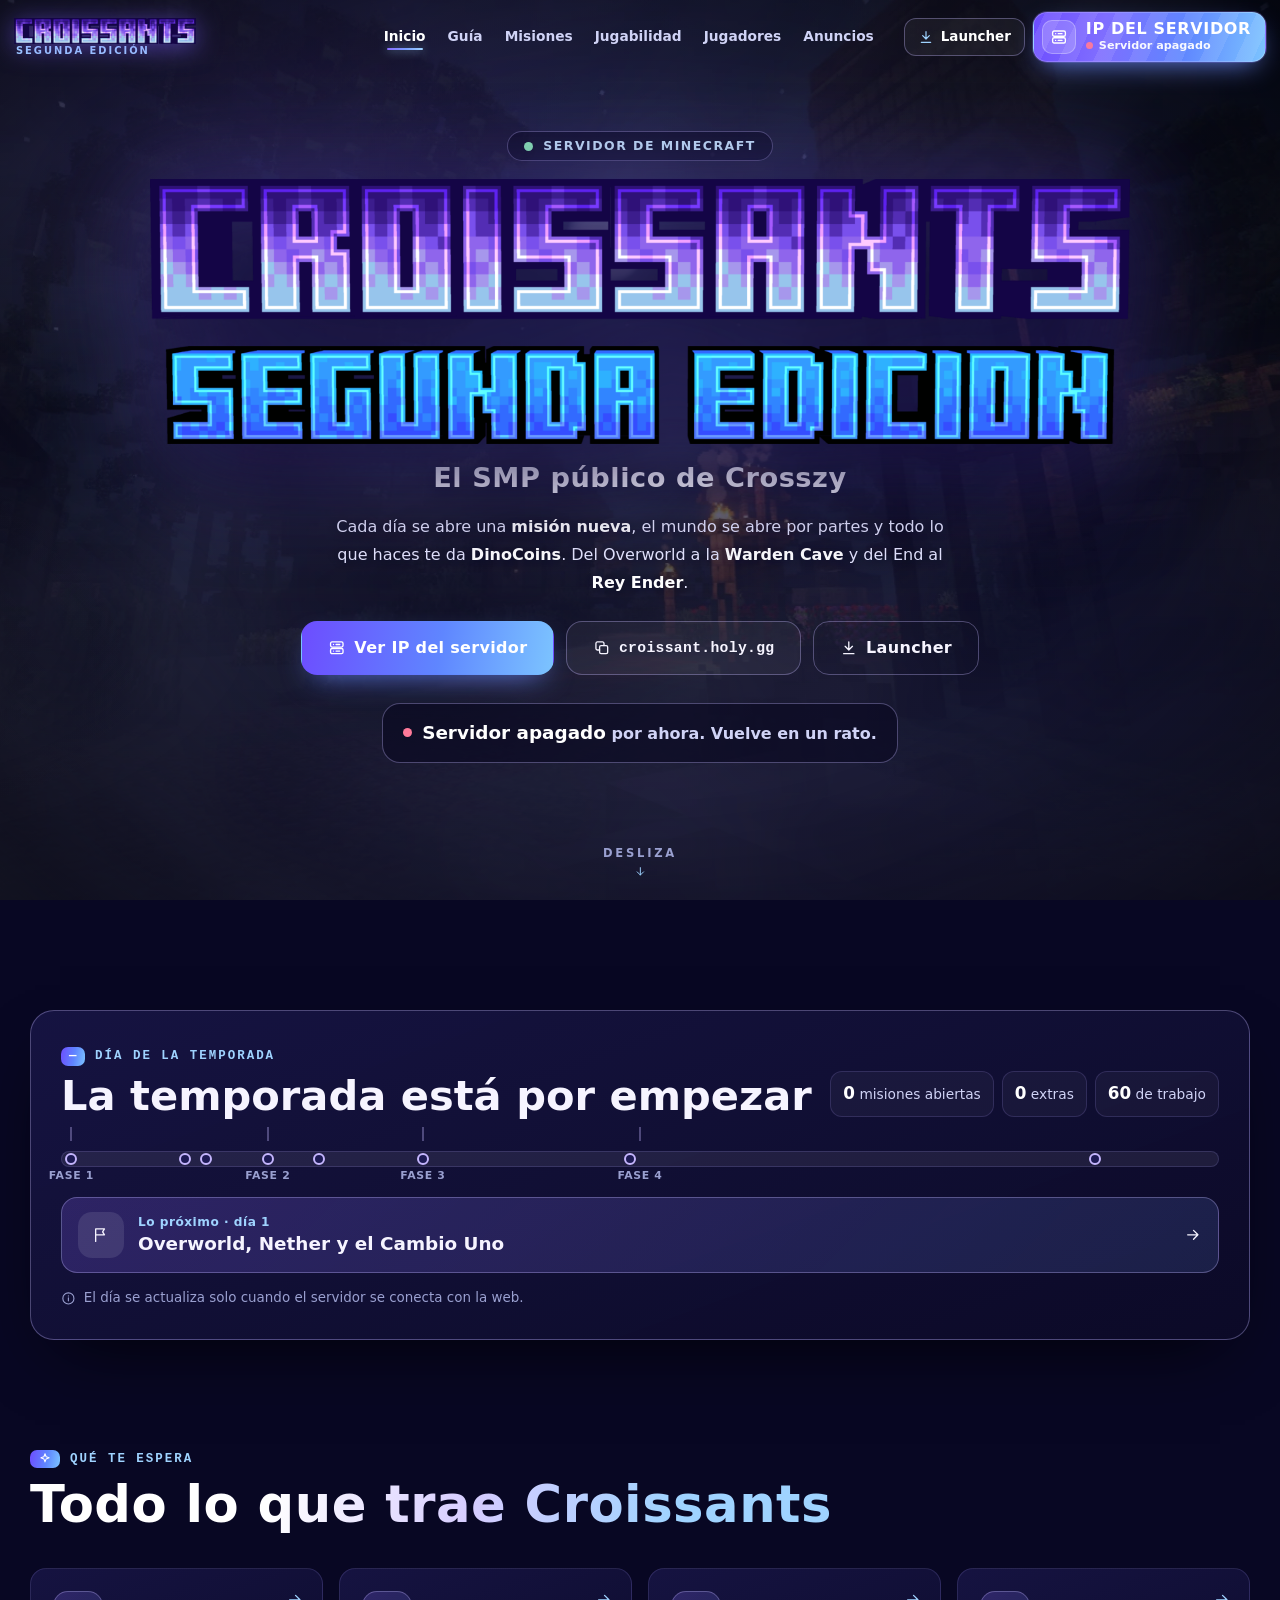
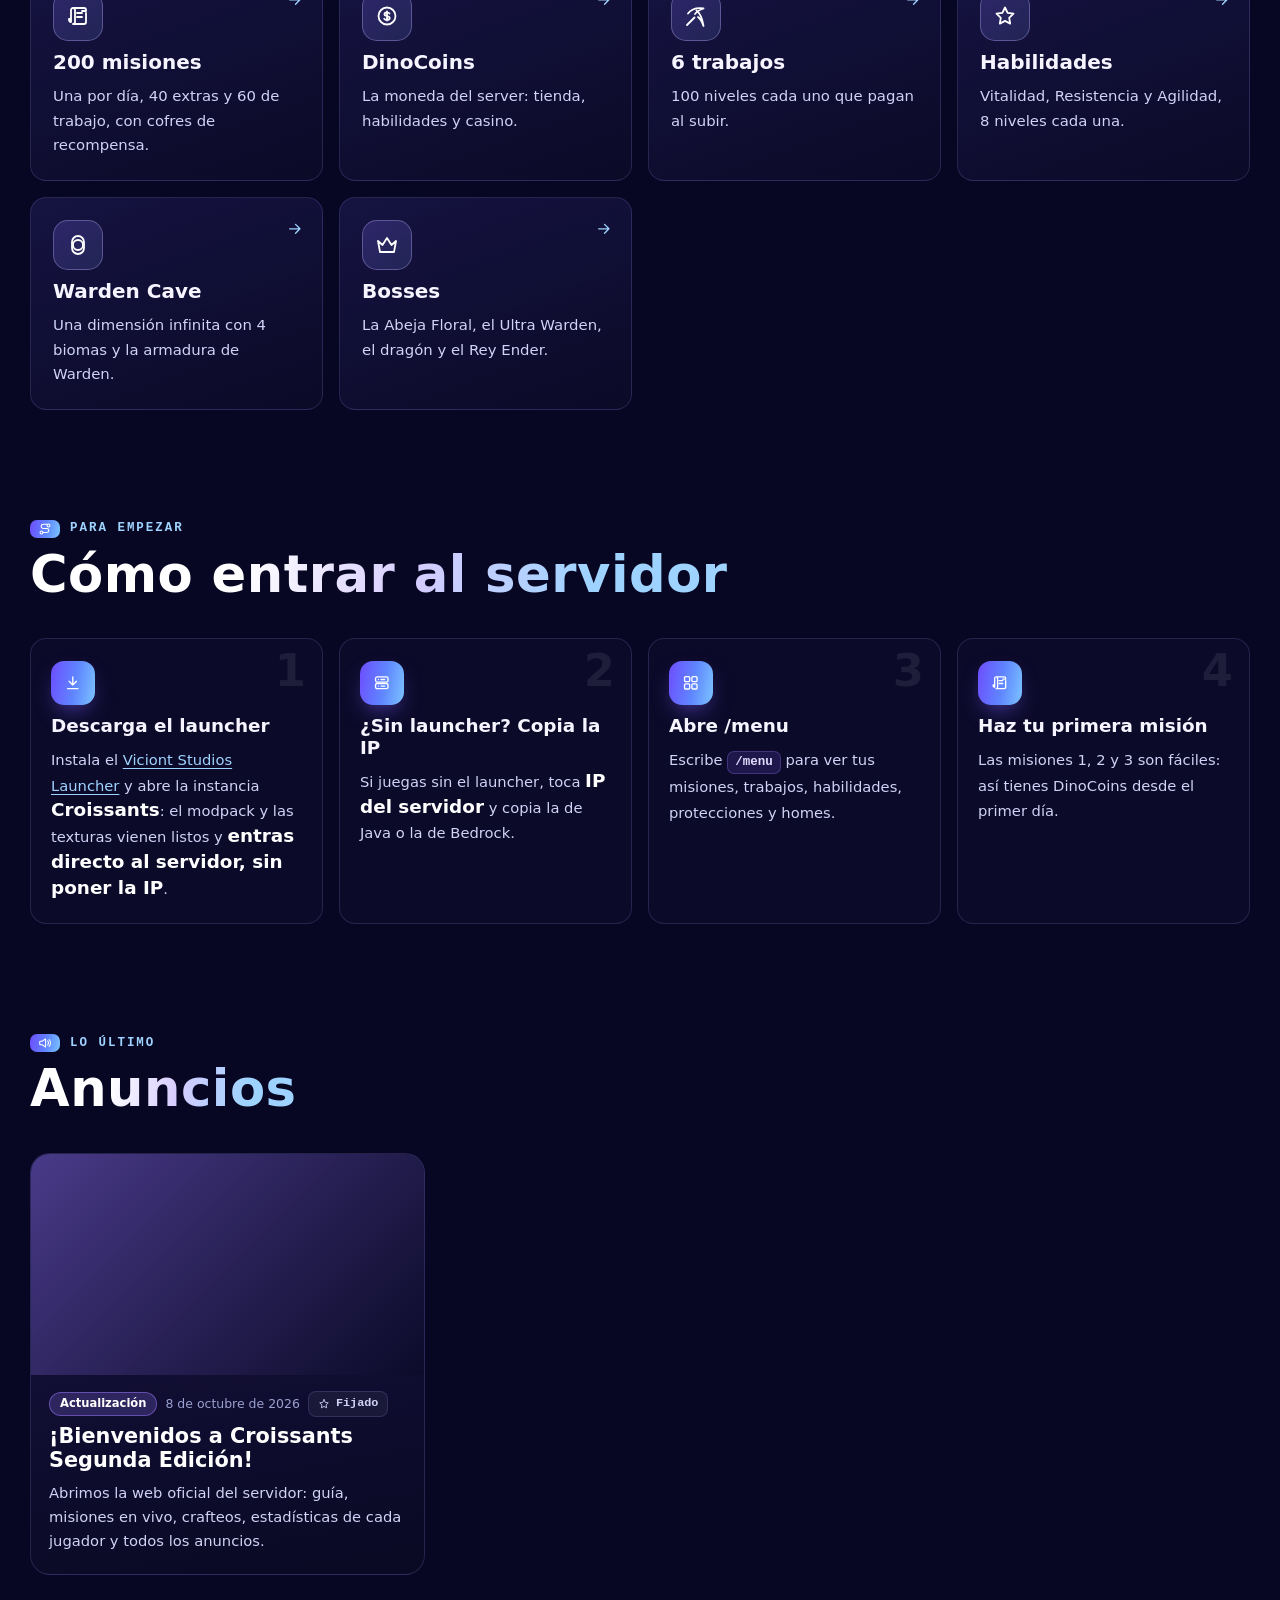
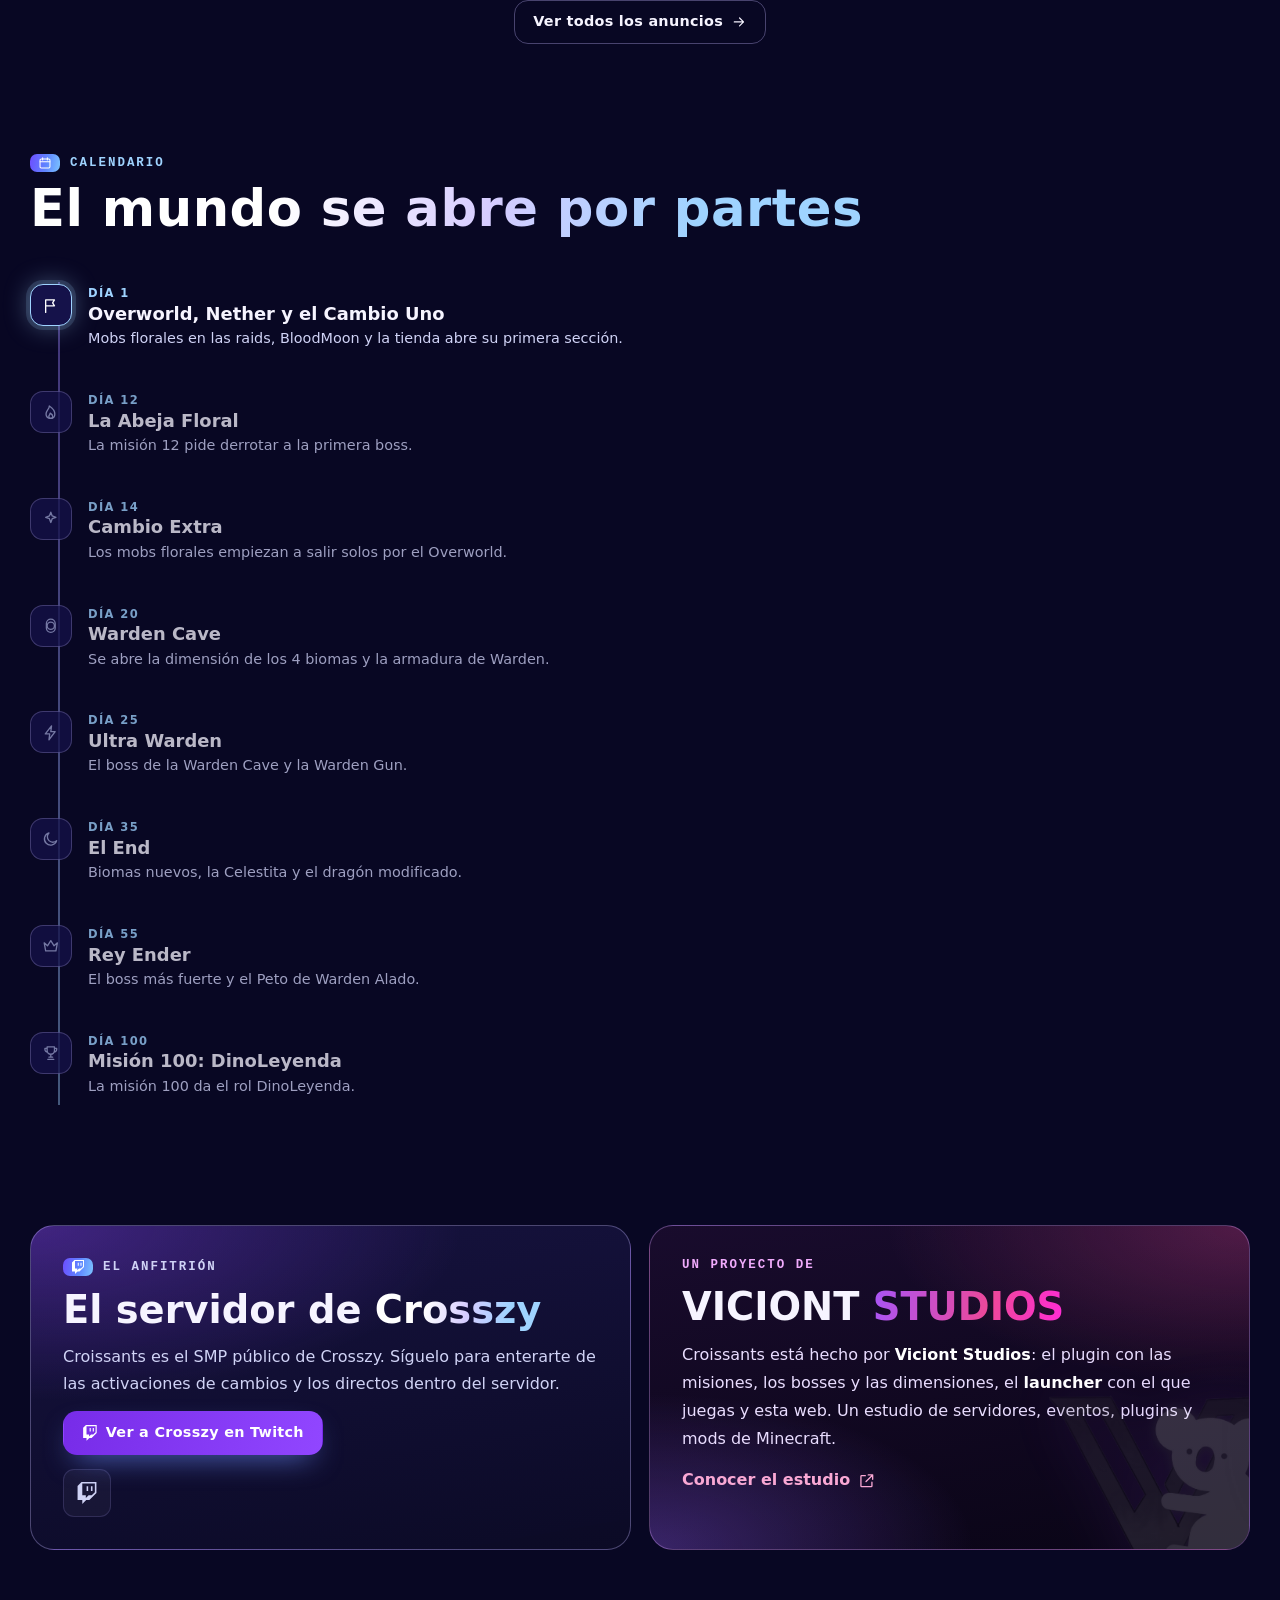
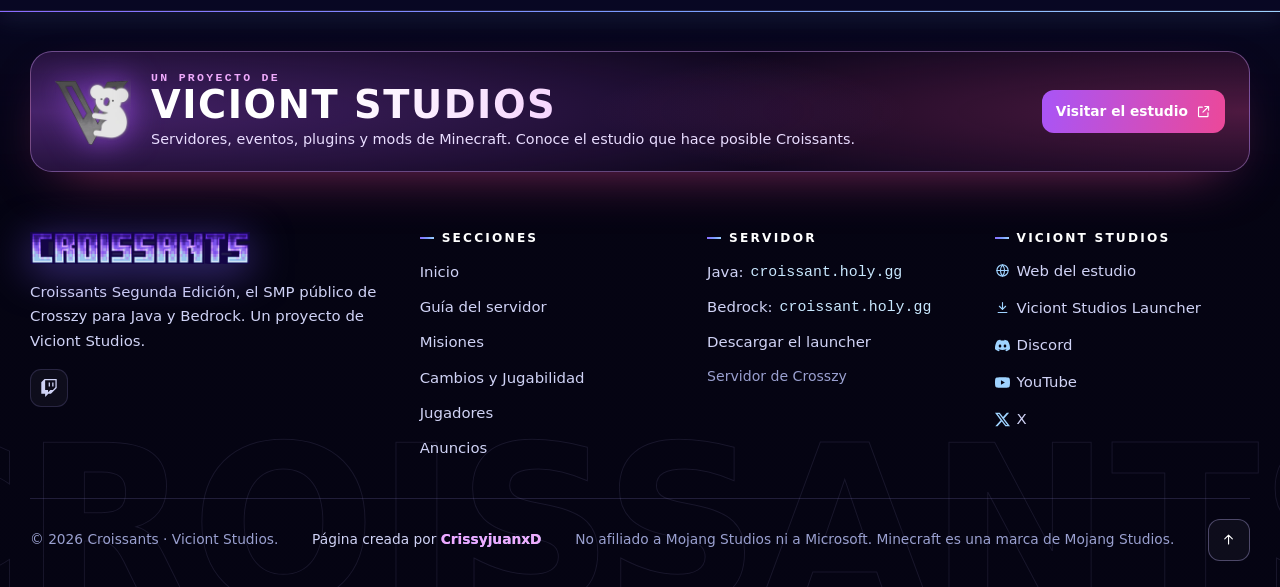
==== index.html @ dd222687 "Croissants Segunda Edición: primera versión de la web - Inicio con la IP de Java y Bedrock, jugadore" ====
<!doctype html>
<html lang="es">
<head>
  <meta charset="utf-8">
  <meta name="viewport" content="width=device-width, initial-scale=1, viewport-fit=cover">
  <title>Croissants Segunda Edición · El SMP de Crosszy · Viciont Studios</title>
  <meta name="description" content="Croissants Segunda Edición: el SMP público de Crosszy para Java y Bedrock. Misiones diarias, DinoCoins, trabajos, habilidades, la Warden Cave, el End y el Rey Ender. Un proyecto de Viciont Studios.">
  <meta name="author" content="CrissyjuanxD · Viciont Studios">
  <meta name="theme-color" content="#0c0a2b">
  <meta name="color-scheme" content="dark">
  <meta http-equiv="Content-Security-Policy" content="default-src 'self'; script-src 'self'; style-src 'self' 'unsafe-inline' https://fonts.googleapis.com; font-src https://fonts.gstatic.com; img-src 'self' data: blob: https:; connect-src 'self' https://api.github.com https://raw.githubusercontent.com https://api.mcstatus.io https://api.mcsrvstat.us https://ntfy.sh; object-src 'none'; base-uri 'self'; form-action 'none'; frame-src 'none'">
  <meta name="referrer" content="strict-origin-when-cross-origin">

  <meta property="og:type" content="website">
  <meta property="og:site_name" content="Croissants Segunda Edición">
  <meta property="og:title" content="Croissants Segunda Edición · El SMP de Crosszy">
  <meta property="og:description" content="Misiones diarias, DinoCoins, trabajos, la Warden Cave, el End y el Rey Ender. Java y Bedrock. Un proyecto de Viciont Studios.">
  <meta property="og:url" content="https://crissyjuanxd.github.io/Croissants-Web/">
  <meta property="og:image" content="https://crissyjuanxd.github.io/Croissants-Web/assets/img/og-image.png">
  <meta property="og:image:width" content="1200">
  <meta property="og:image:height" content="630">
  <meta property="og:locale" content="es_ES">
  <meta name="twitter:card" content="summary_large_image">
  <meta name="twitter:title" content="Croissants Segunda Edición">
  <meta name="twitter:description" content="El SMP público de Crosszy · Java y Bedrock · Viciont Studios">
  <meta name="twitter:image" content="https://crissyjuanxd.github.io/Croissants-Web/assets/img/og-image.png">
  <link rel="canonical" href="https://crissyjuanxd.github.io/Croissants-Web/">

  <link rel="icon" type="image/png" sizes="32x32" href="assets/img/favicon-32.png">
  <link rel="apple-touch-icon" href="assets/img/apple-touch-icon.png">
  <link rel="manifest" href="site.webmanifest">

  <link rel="preconnect" href="https://fonts.googleapis.com">
  <link rel="preconnect" href="https://fonts.gstatic.com" crossorigin>
  <link rel="stylesheet" href="https://fonts.googleapis.com/css2?family=JetBrains+Mono:wght@500;700&family=Nunito:wght@500;600;700;800;900&family=Pixelify+Sans:wght@400;500;600;700&display=swap">
  <link rel="preload" href="assets/img/logo-segunda.png" as="image">
  <link rel="stylesheet" href="assets/css/base.css">
  <link rel="stylesheet" href="assets/css/site.css">
  <script type="module" src="assets/js/app.js"></script>
</head>
<body>
  <a class="skip-link" href="#main">Saltar al contenido</a>

  <div class="bg" id="bg-photos" aria-hidden="true"></div>
  <div class="bg-shade" aria-hidden="true"></div>
  <canvas id="bg-wind" class="bg-wind" aria-hidden="true"></canvas>
  <div class="fx-layer" aria-hidden="true">
    <div class="fx-cloud fx-cloud--1"></div>
    <div class="fx-cloud fx-cloud--2"></div>
    <div class="fx-cloud fx-cloud--3"></div>
    <div class="fx-vignette"></div>
  </div>

  <div class="boot" id="boot" aria-hidden="true">
    <div class="boot__clouds"><span></span><span></span><span></span><span></span></div>
    <div class="boot__inner">
      <img class="boot__logo" src="assets/img/logo-segunda-760.png" alt="" width="760" height="205">
      <p class="boot__text">Cargando el mundo<span class="boot__dots"><span>.</span><span>.</span><span>.</span></span></p>
      <div class="boot__bar"><span></span></div>
    </div>
  </div>

  <div class="preview-bar" id="preview-bar" hidden>
    <i data-icon="eye"></i>
    <span id="preview-text">Vista previa en vivo · estos cambios aún no están publicados</span>
  </div>

  <header class="header" id="header">
    <div class="header__inner">
      <a class="brand" href="#inicio" data-route="inicio" aria-label="Croissants, ir al inicio">
        <img class="brand__logo" src="assets/img/logo-croissants-960.png" alt="Croissants" width="960" height="137">
        <span class="brand__ed" data-bind="general.edicion">Segunda Edición</span>
      </a>

      <nav class="nav" aria-label="Principal">
        <ul class="nav__list">
          <li><a class="nav__link" href="#inicio" data-route="inicio"><span>Inicio</span></a></li>
          <li><a class="nav__link" href="#guia" data-route="guia"><span>Guía</span></a></li>
          <li><a class="nav__link" href="#misiones" data-route="misiones"><span>Misiones</span></a></li>
          <li><a class="nav__link" href="#jugabilidad" data-route="jugabilidad"><span>Jugabilidad</span></a></li>
          <li><a class="nav__link" href="#jugadores" data-route="jugadores"><span>Jugadores</span></a></li>
          <li><a class="nav__link" href="#anuncios" data-route="anuncios"><span>Anuncios</span><span class="nav__badge" id="nav-news" hidden></span></a></li>
        </ul>
      </nav>

      <div class="header__right">
        <div class="header__socials" id="header-socials"></div>
        <a class="nav-launcher" href="#launcher" data-route="launcher" title="Descargar Viciont Studios Launcher"><i data-icon="download"></i><span>Launcher</span></a>
        <button class="ip-btn" type="button" data-open-ip aria-haspopup="dialog">
          <span class="ip-btn__icon"><i data-icon="server"></i></span>
          <span class="ip-btn__text"><strong>IP del servidor</strong><small id="ip-btn-status"><span class="live-dot is-wait"></span><span>Conectando…</span></small></span>
        </button>
        <button class="menu-toggle" id="menu-toggle" type="button" aria-expanded="false" aria-controls="mobile-menu" aria-label="Abrir menú">
          <span class="menu-toggle__bars"><span></span><span></span><span></span></span>
        </button>
      </div>
    </div>
  </header>

  <div class="mobile-menu" id="mobile-menu" hidden>
    <nav class="mobile-menu__nav" aria-label="Menú móvil">
      <a class="mobile-menu__link" href="#inicio" data-route="inicio"><small>01</small><span>Inicio</span></a>
      <a class="mobile-menu__link" href="#guia" data-route="guia"><small>02</small><span>Guía</span></a>
      <a class="mobile-menu__link" href="#misiones" data-route="misiones"><small>03</small><span>Misiones</span></a>
      <a class="mobile-menu__link" href="#jugabilidad" data-route="jugabilidad"><small>04</small><span>Jugabilidad</span></a>
      <a class="mobile-menu__link" href="#jugadores" data-route="jugadores"><small>05</small><span>Jugadores</span></a>
      <a class="mobile-menu__link" href="#anuncios" data-route="anuncios"><small>06</small><span>Anuncios</span></a>
      <a class="mobile-menu__link mobile-menu__link--accent" href="#launcher" data-route="launcher"><small>07</small><span>Launcher</span><i data-icon="download"></i></a>
    </nav>
    <div class="mobile-menu__foot">
      <button class="btn btn--primary btn--block" type="button" data-open-ip><i data-icon="server"></i> IP del servidor</button>
      <div class="mobile-menu__socials" id="mobile-socials"></div>
    </div>
  </div>

  <main id="main" class="main" tabindex="-1">
    <section class="view" data-view="inicio" aria-label="Inicio"></section>
    <section class="view page" data-view="guia" aria-label="Guía del servidor"></section>
    <section class="view page" data-view="misiones" aria-label="Misiones"></section>
    <section class="view page" data-view="jugabilidad" aria-label="Cambios y Jugabilidad"></section>
    <section class="view page" data-view="jugadores" aria-label="Jugadores"></section>
    <section class="view page" data-view="anuncios" aria-label="Anuncios"></section>
    <section class="view page" data-view="launcher" aria-label="Launcher"></section>
  </main>

  <footer class="footer">
    <div class="footer__wordmark" aria-hidden="true">CROISSANTS</div>
    <div class="container">
      <a class="viciont-band reveal" id="viciont-band" href="https://viciontstudios.pages.dev/" target="_blank" rel="noopener noreferrer">
        <img class="viciont-band__emblem" src="assets/img/viciont-emblem-160.webp" alt="" width="160" height="140">
        <span class="viciont-band__text">
          <small>Un proyecto de</small>
          <strong>VICIONT STUDIOS</strong>
          <span>Servidores, eventos, plugins y mods de Minecraft. Conoce el estudio que hace posible Croissants.</span>
        </span>
        <span class="viciont-band__go">Visitar el estudio <i data-icon="external"></i></span>
      </a>
    </div>
    <div class="container footer__grid">
      <div class="footer__brand">
        <img class="footer__logo" src="assets/img/logo-croissants-960.png" alt="Croissants" width="960" height="137">
        <p class="footer__desc" data-bind="footer.descripcion"></p>
        <div class="footer__socials" id="footer-socials"></div>
      </div>
      <nav class="footer__col" aria-label="Secciones">
        <p class="footer__title">Secciones</p>
        <ul>
          <li><a href="#inicio" data-route="inicio">Inicio</a></li>
          <li><a href="#guia" data-route="guia">Guía del servidor</a></li>
          <li><a href="#misiones" data-route="misiones">Misiones</a></li>
          <li><a href="#jugabilidad" data-route="jugabilidad">Cambios y Jugabilidad</a></li>
          <li><a href="#jugadores" data-route="jugadores">Jugadores</a></li>
          <li><a href="#anuncios" data-route="anuncios">Anuncios</a></li>
        </ul>
      </nav>
      <div class="footer__col">
        <p class="footer__title">Servidor</p>
        <ul>
          <li><button class="footer__link" type="button" data-copy-ip="java">Java: <span id="footer-ip-java" class="mono">—</span></button></li>
          <li><button class="footer__link" type="button" data-copy-ip="bedrock">Bedrock: <span id="footer-ip-bedrock" class="mono">—</span></button></li>
          <li><a href="#launcher" data-route="launcher">Descargar el launcher</a></li>
          <li class="footer__muted" id="footer-host"></li>
        </ul>
      </div>
      <div class="footer__col">
        <p class="footer__title">Viciont Studios</p>
        <ul id="footer-viciont"></ul>
      </div>
    </div>
    <div class="container footer__bottom">
      <p>© <span id="year">2026</span> <span data-bind="general.nombre">Croissants</span> · Viciont Studios.</p>
      <p class="footer__credit">Página creada por <strong class="credit" id="footer-credit">CrissyjuanxD</strong></p>
      <p class="footer__legal" data-bind="footer.legal">No afiliado a Mojang Studios ni a Microsoft.</p>
      <button class="to-top" type="button" id="to-top" aria-label="Volver arriba"><i data-icon="arrowUp"></i></button>
    </div>
  </footer>

  <div class="modal" id="modal" hidden>
    <div class="modal__backdrop" data-close></div>
    <div class="modal__dialog" role="dialog" aria-modal="true" tabindex="-1">
      <button class="modal__close" type="button" data-close aria-label="Cerrar"><i data-icon="close"></i></button>
      <div class="modal__content"></div>
    </div>
  </div>

  <div class="toasts" id="toasts" aria-live="polite"></div>
  <div class="transition-fx" id="transition-fx" aria-hidden="true"></div>

  <noscript>
    <div class="noscript">
      <p>Activa JavaScript para ver la web de Croissants.</p>
    </div>
  </noscript>
</body>
</html>
---- assets/css/base.css ----
:root {
  --bg: #080723;
  --bg-2: #100e31;
  --bg-3: #171445;
  --panel: rgba(16, 15, 50, 0.62);
  --panel-strong: rgba(13, 12, 42, 0.92);
  --panel-soft: rgba(255, 255, 255, 0.04);
  --line: rgba(173, 162, 255, 0.17);
  --line-strong: rgba(196, 186, 255, 0.34);
  --text: #f6f4ff;
  --text-2: #d0d3f6;
  --muted: #9aa0d0;
  --purple: #7c5cff;
  --purple-2: #9d7bff;
  --lavender: #c4b5fd;
  --blue: #6c9dff;
  --sky: #9fd3ff;
  --sky-2: #c9e8ff;
  --navy: #22336f;
  --navy-2: #2f4489;
  --white: #ffffff;
  --ok: #8ff0b8;
  --warn: #ffd27a;
  --danger: #ff7a9a;
  --grad: linear-gradient(100deg, #8b6bff 0%, #7a9dff 52%, #9fd3ff 100%);
  --grad-strong: linear-gradient(100deg, #6d4dff 0%, #5f86ff 55%, #7cc4ff 100%);
  --grad-soft: linear-gradient(135deg, rgba(139, 107, 255, 0.22), rgba(122, 162, 255, 0.14));
  --glow-purple: 0 0 26px rgba(139, 107, 255, 0.45);
  --glow-sky: 0 0 26px rgba(159, 211, 255, 0.4);
  --radius-sm: 10px;
  --radius: 16px;
  --radius-lg: 24px;
  --font-display: 'Pixelify Sans', 'Segoe UI', system-ui, sans-serif;
  --font-ui: 'Nunito', 'Segoe UI', system-ui, sans-serif;
  --font-mono: 'JetBrains Mono', ui-monospace, Consolas, monospace;
  --ease: cubic-bezier(0.2, 0.8, 0.2, 1);
  --header-h: 74px;
  --m-normal: #c9a7eb;
  --m-normal-2: #f7b8d2;
  --m-extra: #9ed8f5;
  --m-extra-2: #8fe8e2;
  --m-trabajo: #c8a27c;
  --m-trabajo-2: #f2d58a;
  --d-facil: #98fb98;
  --d-media: #ffd700;
  --d-dificil: #ff8c42;
  --d-muy_dificil: #ff4f4f;
  color-scheme: dark;
}

*, *::before, *::after { box-sizing: border-box; }
* { margin: 0; }
[hidden] { display: none !important; }

html {
  -webkit-text-size-adjust: 100%;
  text-size-adjust: 100%;
  scroll-behavior: smooth;
  scrollbar-color: #5b4bd6 #0c0b2a;
  scrollbar-width: thin;
}
html.is-locked, html.is-menu-open { overflow: hidden; }

body {
  min-height: 100vh;
  min-height: 100dvh;
  background: var(--bg);
  color: var(--text);
  font: 500 1rem/1.65 var(--font-ui);
  -webkit-font-smoothing: antialiased;
  -moz-osx-font-smoothing: grayscale;
  overflow-x: hidden;
}

img, svg, video, canvas { display: block; max-width: 100%; }
img { height: auto; }
button, input, select, textarea { font: inherit; color: inherit; }
button { cursor: pointer; }
a { color: inherit; }
ul[class], ol[class] { list-style: none; padding: 0; }
::selection { background: rgba(124, 92, 255, 0.55); color: #fff; }

::-webkit-scrollbar { width: 10px; height: 10px; }
::-webkit-scrollbar-track { background: #0c0b2a; }
::-webkit-scrollbar-thumb { background: linear-gradient(#7c5cff, #6c9dff); border-radius: 10px; border: 2px solid #0c0b2a; }

:focus-visible { outline: 2px solid var(--sky); outline-offset: 3px; }

.i { width: 1.1em; height: 1.1em; flex: none; }
.mono { font-family: var(--font-mono); }
.pixel { font-family: var(--font-display); }
.container { width: min(1220px, 100% - 32px); margin-inline: auto; }
.muted { color: var(--muted); }

.skip-link {
  position: fixed; left: 16px; top: -80px; z-index: 300;
  padding: 10px 16px; border-radius: 10px;
  background: var(--grad); color: #fff; font-weight: 800; text-decoration: none;
  transition: top 0.2s;
}
.skip-link:focus { top: 12px; }

/* ------------------------------------------------------------------ botones */
.btn {
  position: relative;
  display: inline-flex; align-items: center; justify-content: center; gap: 0.55em;
  min-height: 44px; padding: 0.7em 1.25em;
  border-radius: 14px;
  border: 1px solid var(--line-strong);
  background: rgba(255, 255, 255, 0.05);
  color: var(--text);
  font: 800 0.9rem/1.1 var(--font-ui);
  letter-spacing: 0.02em; text-decoration: none;
  overflow: hidden; isolation: isolate;
  transition: transform 0.25s var(--ease), border-color 0.25s, box-shadow 0.25s, background 0.25s, color 0.25s;
}
.btn::after {
  content: ''; position: absolute; inset: 0; z-index: -1;
  background: linear-gradient(110deg, transparent 25%, rgba(255, 255, 255, 0.28) 45%, rgba(255, 255, 255, 0.05) 55%, transparent 70%);
  transform: translateX(-130%); transition: transform 0.7s var(--ease);
}
.btn:hover { transform: translateY(-2px); border-color: rgba(159, 211, 255, 0.7); box-shadow: var(--glow-sky); }
.btn:hover::after { transform: translateX(130%); }
.btn:active { transform: translateY(0) scale(0.98); }
.btn--primary { background: var(--grad-strong); border-color: transparent; color: #fff; box-shadow: 0 12px 30px -12px rgba(108, 140, 255, 0.85); }
.btn--primary:hover { box-shadow: 0 14px 36px -10px rgba(124, 92, 255, 0.95), 0 0 0 1px rgba(255, 255, 255, 0.18) inset; }
.btn--ghost { background: transparent; }
.btn--white { background: #fff; color: #1b1650; border-color: transparent; }
.btn--danger { border-color: rgba(255, 122, 154, 0.55); color: #ffd0dc; background: rgba(255, 122, 154, 0.08); }
.btn--danger:hover { border-color: var(--danger); box-shadow: 0 0 24px rgba(255, 122, 154, 0.4); }
.btn--sm { min-height: 36px; padding: 0.5em 0.9em; font-size: 0.8rem; border-radius: 11px; }
.btn--lg { min-height: 54px; padding: 0.9em 1.6em; font-size: 1rem; border-radius: 16px; }
.btn--icon { padding: 0; width: 44px; min-width: 44px; }
.btn--icon.btn--sm { width: 36px; min-width: 36px; }
.btn--block { width: 100%; }
.btn[disabled], .btn.is-disabled { opacity: 0.45; pointer-events: none; }

/* ------------------------------------------------------------------ formularios */
.field { display: grid; gap: 7px; min-width: 0; }
.field__label { font: 800 0.74rem/1.2 var(--font-ui); letter-spacing: 0.1em; text-transform: uppercase; color: var(--text-2); }
.field__label em { font-style: normal; color: var(--sky); }
.field__hint { font-size: 0.8rem; color: var(--muted); line-height: 1.45; }
.field__hint code, .field__hint b { color: var(--text-2); }
.input {
  width: 100%; min-height: 44px;
  padding: 0.7em 0.9em;
  border-radius: 12px;
  border: 1px solid var(--line);
  background: rgba(6, 6, 24, 0.7);
  color: var(--text);
  font: 500 0.95rem/1.45 var(--font-ui);
  transition: border-color 0.2s, box-shadow 0.2s, background 0.2s;
}
.input::placeholder { color: #7b7fae; }
.input:hover { border-color: var(--line-strong); }
.input:focus { outline: none; border-color: var(--purple-2); box-shadow: 0 0 0 3px rgba(157, 123, 255, 0.25); background: rgba(9, 8, 30, 0.92); }
.input.is-invalid { border-color: var(--danger); box-shadow: 0 0 0 3px rgba(255, 122, 154, 0.2); }
.textarea { resize: vertical; min-height: 110px; }
.textarea--code { font-family: var(--font-mono); font-size: 0.85rem; line-height: 1.55; }
.select {
  appearance: none; -webkit-appearance: none;
  padding-right: 2.4em;
  background-image: linear-gradient(45deg, transparent 50%, #c4b5fd 50%), linear-gradient(135deg, #c4b5fd 50%, transparent 50%);
  background-position: calc(100% - 20px) 50%, calc(100% - 14px) 50%;
  background-size: 6px 6px; background-repeat: no-repeat;
}
.select option { background: #14123d; color: var(--text); }
.form-error { display: flex; gap: 8px; align-items: flex-start; font-size: 0.88rem; color: #ffd0dc; background: rgba(255, 122, 154, 0.1); border: 1px solid rgba(255, 122, 154, 0.35); padding: 10px 12px; border-radius: 10px; }

.check { display: inline-flex; align-items: center; gap: 10px; cursor: pointer; font-size: 0.92rem; color: var(--text-2); }
.check input { appearance: none; -webkit-appearance: none; width: 20px; height: 20px; border-radius: 6px; border: 1px solid var(--line-strong); background: rgba(6, 6, 24, 0.7); display: grid; place-items: center; transition: 0.2s; flex: none; }
.check input::after { content: ''; width: 10px; height: 6px; border-left: 2px solid #fff; border-bottom: 2px solid #fff; transform: rotate(-45deg) scale(0); transition: transform 0.2s var(--ease); margin-top: -2px; }
.check input:checked { background: var(--grad-strong); border-color: transparent; }
.check input:checked::after { transform: rotate(-45deg) scale(1); }

/* ------------------------------------------------------------------ piezas comunes */
.kicker { display: inline-flex; align-items: center; gap: 10px; font: 600 0.78rem/1.2 var(--font-mono); letter-spacing: 0.16em; text-transform: uppercase; color: var(--sky); }
.kicker__num { color: #fff; padding: 2px 8px; border-radius: 7px; background: var(--grad-strong); letter-spacing: 0.04em; }

.chip { display: inline-flex; align-items: center; gap: 6px; font: 800 0.74rem/1 var(--font-ui); letter-spacing: 0.03em; padding: 7px 11px; border-radius: 999px; border: 1px solid var(--line-strong); background: var(--grad-soft); color: #fff; white-space: nowrap; }
.chip .i { width: 14px; height: 14px; }
.chips { display: flex; flex-wrap: wrap; gap: 8px; }
.tag { display: inline-flex; align-items: center; gap: 6px; font: 600 0.74rem/1 var(--font-mono); padding: 6px 9px; border-radius: 8px; background: rgba(255, 255, 255, 0.05); border: 1px solid var(--line); color: var(--text-2); white-space: nowrap; }
.tags { display: flex; flex-wrap: wrap; gap: 6px; }
.pill { display: inline-flex; align-items: center; gap: 8px; padding: 7px 13px; border-radius: 999px; border: 1px solid var(--line-strong); background: rgba(10, 9, 34, 0.6); font: 700 0.8rem/1 var(--font-ui); color: var(--text-2); }

.live-dot { width: 9px; height: 9px; border-radius: 50%; background: var(--ok); box-shadow: 0 0 0 0 rgba(143, 240, 184, 0.7); animation: pulse 2s infinite; flex: none; }
.live-dot.is-off { background: #ff7a9a; animation: none; }
.live-dot.is-wait { background: #ffd27a; animation: none; }
@keyframes pulse { 0% { box-shadow: 0 0 0 0 rgba(143, 240, 184, 0.65); } 70% { box-shadow: 0 0 0 9px rgba(143, 240, 184, 0); } 100% { box-shadow: 0 0 0 0 rgba(143, 240, 184, 0); } }
.caret { display: inline-block; width: 0.55em; height: 1.05em; margin-left: 2px; vertical-align: -0.15em; background: var(--sky); box-shadow: 0 0 10px var(--sky); animation: blink 1s steps(1) infinite; }
@keyframes blink { 50% { opacity: 0; } }

.avatar { position: relative; display: block; border-radius: 14px; padding: 3px; background: var(--grad); flex: none; }
.avatar > img { display: block; width: 100%; height: 100%; border-radius: 11px; object-fit: cover; image-rendering: pixelated; background: #1a1750; }

.empty { grid-column: 1 / -1; display: grid; justify-items: center; gap: 12px; padding: 48px 20px; text-align: center; color: var(--text-2); border: 1px dashed var(--line-strong); border-radius: var(--radius); background: rgba(10, 9, 34, 0.5); }
.empty .i { font-size: 1.8rem; color: var(--sky); }

/* ------------------------------------------------------------------ contenido enriquecido (markdown) */
.md { color: var(--text-2); font-size: 1rem; line-height: 1.75; }
.md > * + * { margin-top: 0.9em; }
.md h2, .md h3, .md h4 { color: #fff; line-height: 1.2; scroll-margin-top: calc(var(--header-h) + 16px); }
.md h2 { font: 700 clamp(1.5rem, 2.6vw, 1.95rem)/1.15 var(--font-display); margin-top: 1.6em; letter-spacing: 0.01em; }
.md h3 { font: 800 1.2rem/1.3 var(--font-ui); margin-top: 1.4em; }
.md h4 { font: 800 1.02rem/1.3 var(--font-ui); margin-top: 1.2em; color: var(--sky-2); }
.md > :first-child { margin-top: 0; }
.md strong { color: #fff; font-weight: 800; }
.md em { color: var(--sky-2); }
.md a { color: var(--sky); text-underline-offset: 3px; text-decoration-thickness: 1px; }
.md a:hover { color: #fff; }
.md ul, .md ol { padding-left: 1.3em; display: grid; gap: 0.35em; }
.md li::marker { color: var(--purple-2); }
.md code { font: 600 0.85em/1.4 var(--font-mono); padding: 2px 7px; border-radius: 7px; background: rgba(124, 92, 255, 0.16); border: 1px solid rgba(157, 123, 255, 0.28); color: #e3dcff; word-break: break-word; }
.md hr { border: 0; height: 1px; background: linear-gradient(90deg, transparent, var(--line-strong), transparent); margin: 1.8em 0; }
.md img { border-radius: 16px; border: 1px solid var(--line); box-shadow: 0 20px 50px -24px rgba(0, 0, 0, 0.8); }
.md figure { display: grid; gap: 8px; }
.md figcaption { font-size: 0.85rem; color: var(--muted); text-align: center; }
.md blockquote { padding: 14px 16px; border-radius: 14px; border: 1px solid var(--line-strong); border-left: 4px solid var(--sky); background: rgba(108, 157, 255, 0.08); color: var(--text-2); }
.md blockquote > * + * { margin-top: 0.5em; }
.md .callout { display: flex; gap: 12px; align-items: flex-start; }
.md .callout > .i { width: 22px; height: 22px; margin-top: 2px; color: var(--sky); }
.md .callout--tip { border-left-color: var(--ok); background: rgba(143, 240, 184, 0.07); }
.md .callout--tip > .i { color: var(--ok); }
.md .callout--warn { border-left-color: var(--warn); background: rgba(255, 210, 122, 0.08); }
.md .callout--warn > .i { color: var(--warn); }
.md .table-wrap { overflow-x: auto; border-radius: 14px; border: 1px solid var(--line); background: rgba(8, 7, 30, 0.55); }
.md table { width: 100%; border-collapse: collapse; font-size: 0.92rem; min-width: 480px; }
.md th, .md td { padding: 10px 14px; text-align: left; vertical-align: top; border-bottom: 1px solid var(--line); }
.md th { font: 800 0.74rem/1.3 var(--font-ui); letter-spacing: 0.08em; text-transform: uppercase; color: var(--sky-2); background: rgba(124, 92, 255, 0.12); white-space: nowrap; }
.md tr:last-child td { border-bottom: 0; }
.md tbody tr:hover td { background: rgba(255, 255, 255, 0.025); }
.cmd { display: inline-flex; align-items: center; gap: 6px; font: 700 0.85em/1.3 var(--font-mono); padding: 2px 8px; border-radius: 8px; background: rgba(108, 157, 255, 0.14); border: 1px solid rgba(159, 211, 255, 0.32); color: #dff0ff; cursor: copy; transition: background 0.2s, border-color 0.2s; white-space: nowrap; }
.cmd:hover { background: rgba(108, 157, 255, 0.26); border-color: var(--sky); }

/* ------------------------------------------------------------------ Minecraft: slots, items y tooltip */
.mc-item { position: relative; display: inline-grid; place-items: center; width: var(--s, 40px); height: var(--s, 40px); flex: none; vertical-align: middle; }
.mc-item__img { width: 100%; height: 100%; image-rendering: pixelated; image-rendering: crisp-edges; object-fit: contain; filter: drop-shadow(0 2px 0 rgba(0, 0, 0, 0.35)); }
.mc-item__tint { position: absolute; inset: 0; background: var(--tint, #385dc6); -webkit-mask: var(--mask) center / contain no-repeat; mask: var(--mask) center / contain no-repeat; }
.mc-item__layer { position: absolute; inset: 0; width: 100%; height: 100%; image-rendering: pixelated; object-fit: contain; }
.mc-item.is-glint::after {
  content: ''; position: absolute; inset: 0; pointer-events: none;
  -webkit-mask: var(--mask) center / contain no-repeat; mask: var(--mask) center / contain no-repeat;
  background: linear-gradient(115deg, transparent 20%, rgba(200, 150, 255, 0.0) 30%, rgba(214, 170, 255, 0.85) 42%, rgba(160, 120, 255, 0.0) 55%, transparent 70%) 0 0 / 300% 300%;
  mix-blend-mode: screen; animation: glint 3.2s linear infinite;
}
@keyframes glint { from { background-position: 120% 0; } to { background-position: -120% 0; } }
.mc-item__count { position: absolute; right: -2px; bottom: -4px; font: 700 0.95rem/1 var(--font-display); color: #fff; text-shadow: 2px 2px 0 #3f3f3f; pointer-events: none; }
.mc-item__head { width: 100%; height: 100%; border-radius: 4px; image-rendering: pixelated; }

.mc-slot {
  position: relative; display: grid; place-items: center;
  width: var(--slot, 52px); height: var(--slot, 52px);
  background: #8b8b8b;
  box-shadow: inset 3px 3px 0 #373737, inset -3px -3px 0 #ffffff;
  border-radius: 2px;
}
.mc-slot .mc-item { --s: calc(var(--slot, 52px) * 0.72); }
.mc-slot.is-empty::after { content: ''; }
.mc-slot[data-mc]:hover { background: #a7a7a7; cursor: help; }
.mc-panel {
  display: inline-grid; gap: 14px; padding: 16px;
  background: #c6c6c6; border-radius: 6px;
  box-shadow: inset 4px 4px 0 #ffffff, inset -4px -4px 0 #555555, 0 0 0 3px #000, 0 24px 50px -20px rgba(0, 0, 0, 0.8);
  color: #3f3f3f;
}
.mc-panel__title { font: 600 1rem/1 var(--font-display); color: #3f3f3f; }

.mc-tooltip {
  position: fixed; left: 0; top: 0; z-index: 400; pointer-events: none;
  max-width: min(380px, calc(100vw - 24px));
  padding: 9px 12px 10px;
  background: rgba(16, 0, 16, 0.94);
  border-radius: 4px;
  box-shadow: 0 0 0 2px rgba(16, 0, 16, 0.94), inset 0 0 0 2px #2a0b5e, inset 0 0 0 3px rgba(80, 0, 255, 0.35), 0 18px 40px -14px rgba(0, 0, 0, 0.9);
  font: 500 0.95rem/1.32 var(--font-display);
  color: #aaa;
  opacity: 0; transform: translateY(4px); transition: opacity 0.12s, transform 0.12s;
}
.mc-tooltip.on { opacity: 1; transform: none; }
.mc-tooltip__line { white-space: pre-wrap; min-height: 1.32em; }
.mc-tooltip__line:first-child { margin-bottom: 4px; }
.mc-tooltip__name { font-size: 1.02rem; }
.mc-tooltip__info { margin-top: 8px; padding-top: 8px; border-top: 1px dashed rgba(255, 255, 255, 0.14); font: 600 0.8rem/1.45 var(--font-ui); color: #c9c3ef; white-space: normal; }
.mc-tooltip__info b { color: #fff; }
.mc-o { display: inline-block; animation: obf 0.08s steps(2) infinite; }
@keyframes obf { 50% { filter: blur(1px); opacity: 0.6; } }

/* Mesas, chips de items y tooltip fijo (los usan la web y el panel) */
.item-chip { display: inline-flex; align-items: center; gap: 6px; padding: 2px 8px 2px 4px; border-radius: 9px; border: 1px solid var(--line-strong); background: rgba(9, 8, 32, 0.7); vertical-align: middle; cursor: help; line-height: 1.2; transition: border-color 0.2s, background 0.2s; }
.item-chip:hover { border-color: var(--sky); background: rgba(108, 157, 255, 0.14); }
.item-chip__name { font: 600 0.9em/1.2 var(--font-display); }
.item-chip__n { font: 700 0.78em/1 var(--font-mono); color: var(--muted); }
.mc-text { font-family: var(--font-display); }
.mc-recipe__row { display: flex; align-items: center; gap: 14px; flex-wrap: wrap; }
.mc-grid { display: grid; grid-template-columns: repeat(3, var(--slot)); gap: 4px; }
.mc-arrow { position: relative; width: 44px; height: 30px; flex: none; }
.mc-arrow::before { content: ''; position: absolute; left: 0; top: 11px; width: 26px; height: 8px; background: #8b8b8b; }
.mc-arrow::after { content: ''; position: absolute; left: 24px; top: 3px; border-left: 16px solid #8b8b8b; border-top: 12px solid transparent; border-bottom: 12px solid transparent; }
.mc-result .mc-slot--result { box-shadow: inset 3px 3px 0 #373737, inset -3px -3px 0 #ffffff, 0 0 0 4px #c6c6c6, 0 0 0 6px #8b8b8b; }
.mc-furnace { display: grid; justify-items: center; gap: 4px; }
.mc-flame { position: relative; width: 26px; height: 26px; }
.mc-flame::before { content: ''; position: absolute; inset: 2px 5px 0; border-radius: 50% 50% 40% 40%; background: radial-gradient(circle at 50% 70%, #fff3a0, #ffb32b 45%, #e3541c 75%, transparent 76%); animation: flame 0.9s ease-in-out infinite alternate; }
@keyframes flame { to { transform: scaleY(1.12) translateY(-1px); filter: brightness(1.15); } }
.mc-cook { display: grid; justify-items: center; gap: 4px; }
.mc-cook__time { font: 600 0.82rem/1 var(--font-display); color: #3f3f3f; }
.mc-smith { display: flex; gap: 4px; }
.mc-chest__grid { display: grid; grid-template-columns: repeat(9, var(--slot)); gap: 2px; }
.mc-tooltip--static { position: static; opacity: 1; transform: none; pointer-events: auto; max-width: 420px; }

/* ------------------------------------------------------------------ ventana modal */
.modal { position: fixed; inset: 0; z-index: 100; display: grid; place-items: center; padding: 20px; }
.modal__backdrop { position: absolute; inset: 0; background: rgba(4, 3, 18, 0.72); -webkit-backdrop-filter: blur(8px); backdrop-filter: blur(8px); animation: fade-in 0.25s ease both; }
.modal__dialog {
  position: relative;
  width: min(640px, 100%);
  max-height: calc(100dvh - 40px);
  overflow: auto; overscroll-behavior: contain;
  border-radius: var(--radius-lg);
  background: linear-gradient(180deg, rgba(25, 22, 72, 0.98), rgba(12, 11, 40, 0.98));
  border: 1px solid var(--line-strong);
  box-shadow: 0 30px 80px -20px rgba(0, 0, 0, 0.85), 0 0 70px -14px rgba(124, 92, 255, 0.45);
  animation: modal-in 0.42s var(--ease) both;
  outline: none;
}
.modal__dialog::before { content: ''; position: absolute; top: 0; left: 8%; right: 8%; height: 1px; background: var(--grad); box-shadow: 0 0 16px rgba(159, 211, 255, 0.9); }
.modal__dialog--sm { width: min(440px, 100%); }
.modal__dialog--lg { width: min(820px, 100%); }
.modal__dialog--xl { width: min(1040px, 100%); }
.modal__close {
  position: absolute; top: 12px; right: 12px; z-index: 5;
  width: 40px; height: 40px; display: grid; place-items: center;
  border-radius: 12px; border: 1px solid var(--line-strong);
  background: rgba(8, 7, 28, 0.75); color: var(--text);
  transition: 0.2s;
}
.modal__close:hover { border-color: var(--sky); color: #fff; box-shadow: var(--glow-sky); transform: rotate(90deg); }
.modal.is-locked .modal__close { display: none; }
.modal.is-closing .modal__dialog { animation: modal-out 0.2s ease both; }
.modal.is-closing .modal__backdrop { animation: fade-out 0.2s ease both; }
.modal__actions { display: flex; flex-wrap: wrap; justify-content: flex-end; gap: 10px; margin-top: 22px; }
@keyframes modal-in { from { opacity: 0; transform: translateX(-26px) scale(0.97); filter: blur(6px); } to { opacity: 1; transform: none; filter: none; } }
@keyframes modal-out { to { opacity: 0; transform: translateX(22px) scale(0.98); filter: blur(4px); } }
@keyframes fade-in { from { opacity: 0; } }
@keyframes fade-out { to { opacity: 0; } }

@media (max-width: 560px) {
  .modal { place-items: end center; padding: 0; }
  .modal__dialog, .modal__dialog--sm, .modal__dialog--lg, .modal__dialog--xl { width: 100%; max-height: 92dvh; border-radius: 22px 22px 0 0; animation-name: sheet-in; }
  .modal__actions { justify-content: stretch; }
  .modal__actions > * { flex: 1 1 auto; }
  @keyframes sheet-in { from { transform: translateY(40px); opacity: 0; } to { transform: none; opacity: 1; } }
}

.confirm { padding: 30px 26px 24px; text-align: center; }
.confirm__icon { width: 56px; height: 56px; margin: 0 auto 14px; display: grid; place-items: center; border-radius: 16px; background: var(--grad-soft); border: 1px solid var(--line-strong); font-size: 1.5rem; color: var(--sky-2); }
.confirm__icon.is-danger { background: rgba(255, 122, 154, 0.12); border-color: rgba(255, 122, 154, 0.45); color: #ffc0cf; }
.confirm__title { font: 700 1.6rem/1.1 var(--font-display); }
.confirm__text { margin-top: 10px; color: var(--text-2); font-size: 0.95rem; }
.confirm .modal__actions { justify-content: center; }

.toasts { position: fixed; left: 50%; bottom: 22px; z-index: 150; display: grid; gap: 10px; transform: translateX(-50%); width: min(440px, calc(100% - 32px)); pointer-events: none; }
.toast {
  display: flex; align-items: center; gap: 10px;
  padding: 12px 16px; border-radius: 14px;
  background: rgba(22, 19, 64, 0.96); border: 1px solid var(--line-strong);
  box-shadow: 0 16px 40px -12px rgba(0, 0, 0, 0.8), 0 0 30px -10px rgba(124, 92, 255, 0.6);
  font-size: 0.92rem; color: var(--text);
  opacity: 0; transform: translateY(14px) scale(0.98);
  transition: opacity 0.3s, transform 0.3s var(--ease);
}
.toast.on { opacity: 1; transform: none; }
.toast .i { color: var(--sky); font-size: 1.1rem; }
.toast--success .i { color: var(--ok); }
.toast--error { border-color: rgba(255, 122, 154, 0.6); }
.toast--error .i { color: var(--danger); }

@media (prefers-reduced-motion: reduce) {
  *, *::before, *::after { animation-duration: 0.01ms !important; animation-iteration-count: 1 !important; transition-duration: 0.01ms !important; scroll-behavior: auto !important; }
  html { scroll-behavior: auto; }
}
---- assets/css/site.css ----
/* ================================================================== fondo */
.bg { position: fixed; inset: 0; z-index: 0; overflow: hidden; background: radial-gradient(120% 80% at 50% 0%, #1b1758, #080723 70%); }
.bg-photo {
  position: absolute; inset: -6%;
  background-size: cover; background-position: center;
  opacity: 0; transform: scale(1.06) translate(0, 0);
  transition: opacity 2.6s ease;
  will-change: opacity, transform;
}
.bg-photo.is-on { opacity: 1; animation: kenburns 26s ease-in-out forwards; }
@keyframes kenburns { from { transform: scale(1.06) translate(0, 0); } to { transform: scale(1.18) translate(var(--dx, 2%), var(--dy, -2%)); } }
.bg-shade {
  position: fixed; inset: 0; z-index: 0; pointer-events: none;
  background:
    linear-gradient(180deg, rgba(8, 7, 35, 0.55) 0%, rgba(8, 7, 35, 0.35) 30%, rgba(8, 7, 35, 0.78) 72%, rgba(8, 7, 35, 0.95) 100%),
    radial-gradient(90% 60% at 20% 10%, rgba(124, 92, 255, 0.28), transparent 60%),
    radial-gradient(80% 60% at 90% 90%, rgba(108, 157, 255, 0.22), transparent 60%);
  transition: background 0.8s ease;
}
html:not([data-view="inicio"]) .bg-shade { background: linear-gradient(180deg, rgba(8, 7, 35, 0.82), rgba(8, 7, 35, 0.92) 60%, rgba(8, 7, 35, 0.97)), radial-gradient(90% 60% at 20% 10%, rgba(124, 92, 255, 0.28), transparent 60%); }
.bg-wind { position: fixed; inset: 0; width: 100%; height: 100vh; height: 100lvh; z-index: 1; pointer-events: none; opacity: 0; transition: opacity 1.6s ease; }
.bg-wind.is-ready { opacity: 1; }
.fx-layer { position: fixed; inset: 0; z-index: 1; pointer-events: none; overflow: hidden; }
.fx-cloud { position: absolute; width: 60vw; height: 30vw; border-radius: 50%; background: radial-gradient(closest-side, rgba(255, 255, 255, 0.07), transparent); filter: blur(30px); animation: drift 90s linear infinite; }
.fx-cloud--1 { top: 8%; left: -60vw; }
.fx-cloud--2 { top: 48%; left: -60vw; width: 80vw; height: 32vw; animation-duration: 130s; animation-delay: -60s; }
.fx-cloud--3 { top: 75%; left: -60vw; width: 50vw; animation-duration: 110s; animation-delay: -30s; opacity: 0.8; }
@keyframes drift { to { transform: translateX(220vw); } }
.no-webgl .fx-cloud { background: radial-gradient(closest-side, rgba(255, 255, 255, 0.1), transparent); }
.fx-vignette { position: absolute; inset: 0; background: radial-gradient(ellipse at center, transparent 55%, rgba(0, 0, 0, 0.5) 100%); }

.cursor-glow { position: fixed; left: 0; top: 0; z-index: 1; width: 520px; height: 520px; margin: -260px 0 0 -260px; border-radius: 50%; pointer-events: none; background: radial-gradient(circle, rgba(159, 211, 255, 0.1), rgba(124, 92, 255, 0.06) 42%, transparent 70%); opacity: 0; transition: opacity 0.5s; }
.cursor-glow.on { opacity: 1; }

/* ================================================================== pantalla de carga */
.boot { position: fixed; inset: 0; z-index: 200; display: grid; place-items: center; overflow: hidden; background: radial-gradient(circle at 50% 40%, #241e6e, #080723 72%); transition: opacity 0.7s ease, visibility 0.7s; }
.boot__clouds span { position: absolute; width: 70vw; height: 38vw; border-radius: 50%; background: radial-gradient(closest-side, rgba(255, 255, 255, 0.16), transparent); filter: blur(18px); animation: boot-cloud 6s ease-in-out infinite alternate; }
.boot__clouds span:nth-child(1) { left: -30vw; top: -10vw; }
.boot__clouds span:nth-child(2) { right: -30vw; top: 10vw; animation-delay: -2s; }
.boot__clouds span:nth-child(3) { left: -20vw; bottom: -15vw; animation-delay: -4s; }
.boot__clouds span:nth-child(4) { right: -25vw; bottom: -10vw; animation-delay: -1s; }
@keyframes boot-cloud { to { transform: translateX(6vw) translateY(-2vw) scale(1.06); } }
.boot__inner { position: relative; display: grid; justify-items: center; gap: 22px; width: min(560px, 100% - 48px); }
.boot__logo { width: 100%; filter: drop-shadow(0 18px 40px rgba(124, 92, 255, 0.55)); animation: float 4s ease-in-out infinite; }
.boot__text { font: 500 1.05rem/1 var(--font-display); color: #fff; letter-spacing: 0.04em; }
.boot__dots span { animation: blink 1.2s infinite; }
.boot__dots span:nth-child(2) { animation-delay: 0.2s; }
.boot__dots span:nth-child(3) { animation-delay: 0.4s; }
.boot__bar { width: min(320px, 80%); height: 10px; padding: 2px; border: 2px solid #fff; background: rgba(0, 0, 0, 0.3); }
.boot__bar span { display: block; height: 100%; background: var(--grad); transform-origin: left; animation: boot-bar 1.4s var(--ease) both; }
@keyframes boot-bar { from { transform: scaleX(0); } }
.boot--quick .boot__bar, .boot--quick .boot__text { display: none; }
.boot--out { opacity: 0; visibility: hidden; pointer-events: none; }
.boot--out .boot__clouds span:nth-child(odd) { transform: translateX(-60vw); transition: transform 0.8s ease-in; }
.boot--out .boot__clouds span:nth-child(even) { transform: translateX(60vw); transition: transform 0.8s ease-in; }
.boot--out .boot__inner { transform: scale(1.08); filter: blur(8px); opacity: 0; transition: 0.6s ease; }

.preview-bar { position: fixed; left: 50%; bottom: 16px; z-index: 90; transform: translateX(-50%); display: flex; align-items: center; gap: 10px; width: max-content; max-width: calc(100% - 32px); padding: 10px 16px; border-radius: 999px; background: rgba(22, 19, 64, 0.95); border: 1px solid var(--sky); box-shadow: var(--glow-sky); font: 800 0.78rem/1.3 var(--font-ui); }
.preview-bar .i { color: var(--sky); }

/* ================================================================== cabecera */
.header { position: fixed; inset: 0 0 auto 0; z-index: 50; height: var(--header-h); display: flex; align-items: center; border-bottom: 1px solid transparent; transition: border-color 0.35s; }
.header::before { content: ''; position: absolute; inset: 0; z-index: -1; background: rgba(9, 8, 32, 0.72); -webkit-backdrop-filter: blur(16px) saturate(150%); backdrop-filter: blur(16px) saturate(150%); opacity: 0; transition: opacity 0.35s; }
.header.is-scrolled, .is-menu-open .header { border-bottom-color: var(--line); }
.header.is-scrolled::before, .is-menu-open .header::before { opacity: 1; }
.header__inner { width: min(1320px, 100% - 28px); margin-inline: auto; display: flex; align-items: center; gap: 14px; }
.brand { display: inline-flex; flex-direction: column; align-items: flex-start; gap: 2px; text-decoration: none; flex: none; }
.brand__logo { height: 26px; width: auto; filter: drop-shadow(0 4px 12px rgba(124, 92, 255, 0.55)); transition: transform 0.4s var(--ease), filter 0.3s; }
.brand:hover .brand__logo { transform: translateY(-1px) scale(1.03); filter: drop-shadow(0 6px 16px rgba(159, 211, 255, 0.7)); }
.brand__ed { font: 600 0.62rem/1 var(--font-display); letter-spacing: 0.2em; text-transform: uppercase; color: var(--sky); padding-left: 2px; }
.nav { margin-left: auto; }
.nav__list { display: flex; align-items: center; gap: 2px; }
.nav__link { position: relative; display: flex; align-items: center; gap: 6px; padding: 10px 13px; border-radius: 11px; font: 800 0.86rem/1 var(--font-ui); text-decoration: none; color: var(--text-2); transition: color 0.25s, background 0.25s; }
.nav__link::after { content: ''; position: absolute; left: 13px; right: 13px; bottom: 3px; height: 2px; border-radius: 2px; background: var(--grad); box-shadow: 0 0 10px rgba(159, 211, 255, 0.9); transform: scaleX(0); transform-origin: left; transition: transform 0.35s var(--ease); }
.nav__link:hover { color: #fff; background: rgba(255, 255, 255, 0.05); }
.nav__link:hover span:first-child { animation: nav-wind 0.5s ease; }
.nav__link:hover::after, .nav__link.is-active::after { transform: scaleX(1); }
.nav__link.is-active { color: #fff; }
@keyframes nav-wind { 0% { transform: none; filter: none; } 40% { transform: translateX(3px) skewX(-8deg); filter: blur(0.6px); } 100% { transform: none; filter: none; } }
.nav__badge { min-width: 18px; height: 18px; padding: 0 5px; display: inline-grid; place-items: center; border-radius: 999px; background: var(--grad-strong); color: #fff; font: 800 0.65rem/1 var(--font-ui); }
.header__right { display: flex; align-items: center; gap: 8px; margin-left: 6px; }
.header__socials { display: flex; gap: 6px; }
.social-btn { width: 38px; height: 38px; flex: none; display: grid; place-items: center; border-radius: 11px; border: 1px solid var(--line); background: rgba(255, 255, 255, 0.04); color: var(--text-2); transition: color 0.25s, border-color 0.25s, background 0.25s, box-shadow 0.25s, transform 0.25s var(--ease); }
.social-btn .i { width: 18px; height: 18px; }
.social-btn:hover { color: #fff; border-color: rgba(159, 211, 255, 0.7); background: rgba(108, 157, 255, 0.14); box-shadow: var(--glow-sky); transform: translateY(-2px); }
.social-btn--twitch:hover { border-color: #a970ff; background: rgba(145, 70, 255, 0.22); box-shadow: 0 0 22px rgba(145, 70, 255, 0.55); }
.social-btn--lg { width: 48px; height: 48px; }
.social-btn--lg .i { width: 22px; height: 22px; }
.nav-launcher { display: inline-flex; align-items: center; gap: 7px; padding: 10px 13px; border-radius: 12px; border: 1px solid var(--line-strong); background: rgba(255, 255, 255, 0.05); font: 800 0.84rem/1 var(--font-ui); text-decoration: none; color: #fff; transition: 0.25s; }
.nav-launcher .i { width: 16px; height: 16px; color: var(--sky); }
.nav-launcher:hover, .nav-launcher.is-active { border-color: var(--sky); background: rgba(108, 157, 255, 0.14); box-shadow: var(--glow-sky); }
.nav-launcher:hover .i { animation: bob 0.9s ease-in-out infinite; }

/* Botón grande de la IP, con rayas que se mueven como el de descargar del portafolio */
.ip-btn {
  position: relative; overflow: hidden; isolation: isolate;
  display: inline-flex; align-items: center; gap: 10px;
  padding: 7px 14px 7px 8px; border-radius: 14px; border: 1px solid rgba(255, 255, 255, 0.22);
  background: linear-gradient(100deg, #6d4dff 0%, #7f6dff 30%, #5f86ff 65%, #7cc4ff 100%);
  color: #fff; text-align: left;
  box-shadow: 0 10px 28px -10px rgba(108, 140, 255, 0.95), 0 0 0 1px rgba(157, 123, 255, 0.25);
  transition: transform 0.3s var(--ease), box-shadow 0.3s;
}
.ip-btn::before { content: ''; position: absolute; top: 0; bottom: 0; left: -42px; right: 0; z-index: -1; background: repeating-linear-gradient(115deg, transparent 0 16px, rgba(255, 255, 255, 0.09) 16px 32px); animation: stripes 1.3s linear infinite; }
@keyframes stripes { to { transform: translateX(35.31px); } }
.ip-btn::after { content: ''; position: absolute; inset: 0; z-index: -1; background: linear-gradient(115deg, transparent 30%, rgba(255, 255, 255, 0.4) 50%, transparent 70%); transform: translateX(-130%); animation: shine 4.5s ease-in-out infinite; }
@keyframes shine { 0%, 60% { transform: translateX(-130%); } 90%, 100% { transform: translateX(130%); } }
.ip-btn:hover { transform: translateY(-2px); box-shadow: 0 14px 34px -8px rgba(124, 92, 255, 1), 0 0 0 1px rgba(255, 255, 255, 0.3) inset; }
.ip-btn__icon { width: 34px; height: 34px; display: grid; place-items: center; border-radius: 10px; background: rgba(255, 255, 255, 0.18); border: 1px solid rgba(255, 255, 255, 0.28); }
.ip-btn__icon .i { width: 18px; height: 18px; }
.ip-btn__text { display: grid; gap: 3px; }
.ip-btn__text strong { font: 700 1rem/1 var(--font-display); letter-spacing: 0.04em; text-transform: uppercase; }
.ip-btn__text small { display: inline-flex; align-items: center; gap: 6px; font: 700 0.7rem/1 var(--font-ui); opacity: 0.95; white-space: nowrap; }
.ip-btn__text small .live-dot { width: 7px; height: 7px; }

.menu-toggle { display: none; width: 46px; height: 46px; place-items: center; border-radius: 12px; border: 1px solid var(--line-strong); background: rgba(10, 9, 34, 0.6); }
.menu-toggle__bars { display: grid; gap: 5px; width: 20px; }
.menu-toggle__bars span { display: block; height: 2px; border-radius: 2px; background: #fff; transition: transform 0.35s var(--ease), opacity 0.25s, width 0.3s; }
.menu-toggle__bars span:nth-child(3) { width: 60%; }
.menu-toggle[aria-expanded='true'] .menu-toggle__bars span:nth-child(1) { transform: translateY(7px) rotate(45deg); }
.menu-toggle[aria-expanded='true'] .menu-toggle__bars span:nth-child(2) { opacity: 0; }
.menu-toggle[aria-expanded='true'] .menu-toggle__bars span:nth-child(3) { width: 100%; transform: translateY(-7px) rotate(-45deg); }

.mobile-menu { position: fixed; inset: 0; z-index: 45; display: flex; flex-direction: column; justify-content: space-between; padding: calc(var(--header-h) + 20px) 24px calc(24px + env(safe-area-inset-bottom)); overflow-y: auto; background: radial-gradient(120% 70% at 100% 0%, rgba(124, 92, 255, 0.34), transparent 60%), radial-gradient(90% 60% at 0% 100%, rgba(108, 157, 255, 0.26), transparent 60%), rgba(7, 6, 26, 0.97); opacity: 0; transition: opacity 0.35s ease; }
.mobile-menu.is-open { opacity: 1; }
.mobile-menu__nav { display: grid; }
.mobile-menu__link { display: flex; align-items: baseline; gap: 14px; padding: 12px 4px; border-bottom: 1px solid var(--line); font: 600 clamp(1.9rem, 9vw, 2.8rem)/1 var(--font-display); text-decoration: none; color: var(--text); opacity: 0; transform: translateX(-24px); transition: opacity 0.4s, transform 0.5s var(--ease), color 0.2s; }
.mobile-menu__link small { font: 600 0.8rem/1 var(--font-mono); color: var(--sky); }
.mobile-menu__link.is-active span { background: var(--grad); -webkit-background-clip: text; background-clip: text; color: transparent; }
.mobile-menu__link .i { margin-left: auto; align-self: center; width: 26px; height: 26px; color: var(--sky); }
.mobile-menu.is-open .mobile-menu__link { opacity: 1; transform: none; }
.mobile-menu.is-open .mobile-menu__link:nth-child(2) { transition-delay: 0.04s; }
.mobile-menu.is-open .mobile-menu__link:nth-child(3) { transition-delay: 0.08s; }
.mobile-menu.is-open .mobile-menu__link:nth-child(4) { transition-delay: 0.12s; }
.mobile-menu.is-open .mobile-menu__link:nth-child(5) { transition-delay: 0.16s; }
.mobile-menu.is-open .mobile-menu__link:nth-child(6) { transition-delay: 0.2s; }
.mobile-menu.is-open .mobile-menu__link:nth-child(7) { transition-delay: 0.24s; }
.mobile-menu__foot { display: grid; gap: 16px; margin-top: 24px; }
.mobile-menu__socials { display: flex; flex-wrap: wrap; gap: 10px; justify-content: center; }

/* ================================================================== vistas y transición */
.main { position: relative; z-index: 2; outline: none; min-height: 100vh; }
.view { display: none; }
.view.is-active { display: block; animation: view-in 0.6s var(--ease) both; }
@keyframes view-in { from { opacity: 0; transform: translateX(-14px); filter: blur(3px); } }
.is-switching .main { animation: view-wind 0.5s ease both; }
@keyframes view-wind { 0% { transform: none; filter: none; } 40% { transform: translateX(10px) skewX(-1.5deg); filter: blur(2px); opacity: 0.7; } 100% { transform: none; filter: none; opacity: 1; } }
.transition-fx { position: fixed; inset: 0; z-index: 80; pointer-events: none; overflow: hidden; }
.transition-fx .gust { position: absolute; left: 0; width: var(--w, 40%); height: var(--h, 2px); border-radius: 99px; background: linear-gradient(90deg, transparent, rgba(255, 255, 255, 0.9), rgba(201, 232, 255, 0.4), transparent); opacity: 0; transform: translateX(-120%); }
.transition-fx.is-on .gust { animation: gust 0.7s cubic-bezier(0.5, 0, 0.3, 1) var(--d, 0ms) both; }
@keyframes gust { 0% { opacity: 0; transform: translateX(-120%); } 20% { opacity: 1; } 100% { opacity: 0; transform: translateX(260%); } }
.transition-fx .gust-cloud { position: absolute; top: 20%; left: 0; width: 70vw; height: 60vh; border-radius: 50%; background: radial-gradient(closest-side, rgba(255, 255, 255, 0.16), transparent); filter: blur(20px); opacity: 0; transform: translateX(-100%); }
.transition-fx.is-on .gust-cloud { animation: gust-cloud 0.75s ease both; }
@keyframes gust-cloud { 0% { opacity: 0; transform: translateX(-80%); } 40% { opacity: 1; } 100% { opacity: 0; transform: translateX(140%); } }

.breeze__ch { display: inline-block; white-space: pre; }
.is-breezing .breeze__ch { animation: breeze 0.8s var(--ease) var(--d, 0ms) both; }
@keyframes breeze { from { opacity: 0; transform: translate(-0.8em, var(--y, 0)) rotate(var(--r, 0deg)); filter: blur(6px); } to { opacity: 1; transform: none; filter: none; } }
.gusty { position: relative; }
.grad-text, .gusty { background: linear-gradient(100deg, #fff 30%, #d6ccff 55%, #9fd3ff 80%); -webkit-background-clip: text; background-clip: text; color: transparent; }
.gusty.is-gust { animation: gust-text 1.4s ease; background-size: 220% 100%; background-image: linear-gradient(100deg, #fff 25%, #ffffff 40%, #e8f6ff 45%, #b9a4ff 50%, #fff 55%, #fff 75%); }
@keyframes gust-text { from { background-position: 120% 0; } to { background-position: -20% 0; } }
.is-breezing.gusty .breeze__ch { background: inherit; -webkit-background-clip: text; background-clip: text; color: transparent; }

.reveal { --rd: calc(var(--i, 0) * 70ms); }
.js .reveal { opacity: 0; translate: -18px 18px; filter: blur(4px); transition: opacity 0.8s var(--ease) var(--rd), translate 0.8s var(--ease) var(--rd), filter 0.8s var(--ease) var(--rd); }
.js .reveal.in { opacity: 1; translate: none; filter: none; }

/* ================================================================== portada */
.hero { position: relative; min-height: 100vh; min-height: 100svh; display: grid; align-content: center; padding: calc(var(--header-h) + 30px) 0 110px; }
.hero__inner { width: min(1100px, 100% - 32px); margin-inline: auto; display: grid; justify-items: center; gap: 18px; text-align: center; }
.hero__kicker { display: inline-flex; align-items: center; gap: 10px; padding: 8px 16px; border-radius: 999px; border: 1px solid var(--line-strong); background: rgba(9, 8, 32, 0.55); -webkit-backdrop-filter: blur(8px); backdrop-filter: blur(8px); font: 800 0.78rem/1 var(--font-ui); letter-spacing: 0.12em; text-transform: uppercase; color: var(--sky-2); }
.hero__logo { width: min(980px, 100%); }
.hero__logo img { width: 100%; filter: drop-shadow(0 24px 50px rgba(9, 8, 40, 0.8)) drop-shadow(0 0 40px rgba(124, 92, 255, 0.35)); animation: float 6s ease-in-out infinite; }
@keyframes float { 50% { transform: translateY(-10px) rotate(-0.4deg); } }
.hero__lema { font: 700 clamp(1.2rem, 2.6vw, 1.7rem)/1.2 var(--font-display); color: #fff; text-shadow: 0 4px 20px rgba(9, 8, 40, 0.8); letter-spacing: 0.02em; }
.hero__text { max-width: 62ch; color: #e6e7ff; text-shadow: 0 2px 12px rgba(9, 8, 40, 0.9); }
.hero__cta { display: flex; flex-wrap: wrap; justify-content: center; gap: 12px; margin-top: 6px; }
.hero__copy .mono { font-size: 0.92rem; }
.status-card { margin-top: 10px; display: grid; justify-items: center; gap: 12px; padding: 14px 20px; border-radius: 18px; border: 1px solid var(--line-strong); background: rgba(9, 8, 32, 0.6); -webkit-backdrop-filter: blur(10px); backdrop-filter: blur(10px); min-width: min(440px, 100%); }
.status-card__row { display: flex; flex-wrap: wrap; align-items: center; justify-content: center; gap: 10px; font-weight: 700; color: var(--text-2); }
.status-card__row b { color: #fff; font-size: 1.15rem; }
.status-card__hint { font-size: 0.86rem; color: var(--muted); }
.status-card__hint a { color: var(--sky); }
.heads { display: flex; flex-wrap: wrap; justify-content: center; gap: 6px; }
.head { position: relative; width: 40px; height: 40px; border-radius: 9px; overflow: hidden; border: 2px solid rgba(255, 255, 255, 0.18); background: #1a1750; display: grid; place-items: center; transition: transform 0.25s var(--ease), border-color 0.25s; }
.head img { width: 100%; height: 100%; image-rendering: pixelated; }
.head:hover { transform: translateY(-3px) scale(1.06); border-color: var(--sky); }
.head--more { font: 800 0.78rem/1 var(--font-ui); color: var(--text-2); }
.heads--sm .head { width: 34px; height: 34px; }
.hero__scroll { position: absolute; left: 50%; bottom: 22px; transform: translateX(-50%); display: grid; justify-items: center; gap: 6px; color: var(--muted); text-decoration: none; font: 700 0.72rem/1 var(--font-ui); letter-spacing: 0.24em; text-transform: uppercase; }
.hero__scroll .i { color: var(--sky); animation: bob 1.6s ease-in-out infinite; }
@keyframes bob { 50% { transform: translateY(6px); } }

.section { padding-top: clamp(56px, 9vw, 110px); scroll-margin-top: calc(var(--header-h) + 8px); }
.section-head { display: grid; justify-items: start; gap: 10px; margin-bottom: clamp(24px, 4vw, 38px); }
.section-title { font: 700 clamp(2rem, 4.6vw, 3.2rem)/1.02 var(--font-display); letter-spacing: 0.01em; }
.section-more { display: flex; justify-content: center; margin-top: 26px; }
.kicker__num .i { width: 14px; height: 14px; vertical-align: -2px; }

.season { padding: clamp(20px, 3vw, 30px); border-radius: var(--radius-lg); border: 1px solid var(--line-strong); background: linear-gradient(160deg, rgba(25, 22, 72, 0.82), rgba(12, 11, 40, 0.88)); -webkit-backdrop-filter: blur(10px); backdrop-filter: blur(10px); box-shadow: 0 30px 70px -30px rgba(0, 0, 0, 0.85); }
.season__head { display: flex; flex-wrap: wrap; align-items: end; justify-content: space-between; gap: 16px; }
.season__title { margin-top: 8px; font: 700 clamp(1.8rem, 4vw, 2.6rem)/1 var(--font-display); }
.season__counts { display: flex; flex-wrap: wrap; gap: 8px; }
.season__counts span { padding: 8px 12px; border-radius: 12px; border: 1px solid var(--line); background: rgba(255, 255, 255, 0.04); font-size: 0.86rem; color: var(--text-2); }
.season__counts b { color: #fff; font-size: 1.05rem; }
.season__bar { position: relative; height: 16px; margin: 34px 0 30px; border-radius: 999px; background: rgba(255, 255, 255, 0.07); box-shadow: inset 0 0 0 1px var(--line); }
.season__fill { position: absolute; left: 0; top: 0; bottom: 0; border-radius: inherit; background: var(--grad); box-shadow: 0 0 18px rgba(159, 211, 255, 0.6); transition: width 1.2s var(--ease); }
.season__fill::after { content: ''; position: absolute; inset: 0; border-radius: inherit; background: repeating-linear-gradient(115deg, transparent 0 10px, rgba(255, 255, 255, 0.18) 10px 20px); animation: stripes 1.3s linear infinite; }
.season__mark { position: absolute; top: -24px; transform: translateX(-50%); display: grid; justify-items: center; gap: 4px; }
.season__mark i { width: 2px; height: 14px; background: var(--line-strong); }
.season__mark small { position: absolute; top: 44px; font: 700 0.68rem/1 var(--font-ui); color: var(--muted); white-space: nowrap; letter-spacing: 0.06em; text-transform: uppercase; }
.season__pin { position: absolute; top: 50%; width: 12px; height: 12px; margin: -6px 0 0 -6px; border-radius: 50%; background: #1d1a55; border: 2px solid var(--lavender); }
.season__pin.is-done { background: #fff; border-color: #fff; box-shadow: 0 0 10px #fff; }
.season__next { display: flex; align-items: center; gap: 14px; margin-top: 30px; padding: 14px 16px; border-radius: 16px; border: 1px solid var(--line-strong); background: var(--grad-soft); text-decoration: none; transition: transform 0.3s var(--ease), border-color 0.3s; }
.season__next:hover { transform: translateY(-2px); border-color: var(--sky); }
.season__next > span:nth-child(2) { flex: 1; display: grid; gap: 4px; }
.season__next small { font: 700 0.76rem/1.2 var(--font-ui); color: var(--sky); letter-spacing: 0.04em; }
.season__next strong { font: 600 1.15rem/1.2 var(--font-display); }
.season__next-icon { width: 46px; height: 46px; display: grid; place-items: center; border-radius: 14px; background: rgba(255, 255, 255, 0.1); }
.season__note { display: flex; align-items: center; gap: 8px; margin-top: 14px; font-size: 0.84rem; color: var(--muted); }

.features { display: grid; grid-template-columns: repeat(auto-fill, minmax(min(100%, 260px), 1fr)); gap: 16px; }
.feature { position: relative; overflow: hidden; display: grid; align-content: start; gap: 10px; padding: 22px; border-radius: var(--radius); border: 1px solid var(--line); background: linear-gradient(160deg, rgba(26, 23, 74, 0.78), rgba(12, 11, 40, 0.82)); text-decoration: none; transform: perspective(900px) rotateX(var(--rx, 0deg)) rotateY(var(--ry, 0deg)); transition: transform 0.5s var(--ease), border-color 0.3s, box-shadow 0.4s; }
.feature::after { content: ''; position: absolute; inset: 0; background: radial-gradient(400px circle at var(--mx, 50%) var(--my, 0%), rgba(255, 255, 255, 0.07), transparent 40%); opacity: 0; transition: opacity 0.3s; pointer-events: none; }
.feature:hover { border-color: rgba(159, 211, 255, 0.5); box-shadow: 0 24px 60px -28px rgba(108, 157, 255, 0.7); }
.feature:hover::after { opacity: 1; }
.feature__icon { width: 50px; height: 50px; display: grid; place-items: center; border-radius: 15px; border: 1px solid var(--line-strong); background: var(--grad-soft); color: #fff; }
.feature__icon .i { width: 24px; height: 24px; }
.feature strong { font: 600 1.25rem/1.15 var(--font-display); }
.feature > span:not(.feature__icon):not(.feature__go) { color: var(--text-2); font-size: 0.93rem; }
.feature__go { position: absolute; right: 18px; top: 22px; color: var(--sky); transition: transform 0.3s var(--ease); }
.feature:hover .feature__go { transform: translateX(4px); }
.feature--static .feature__go { display: none; }

.steps-row { display: grid; grid-template-columns: repeat(auto-fit, minmax(min(100%, 230px), 1fr)); gap: 16px; }
.step-card { position: relative; display: grid; align-content: start; gap: 10px; padding: 22px 20px; border-radius: var(--radius); border: 1px solid var(--line); background: rgba(14, 13, 44, 0.75); }
.step-card__num { position: absolute; right: 16px; top: 10px; font: 700 2.8rem/1 var(--font-display); color: rgba(255, 255, 255, 0.08); }
.step-card__icon { width: 44px; height: 44px; display: grid; place-items: center; border-radius: 13px; background: var(--grad-strong); color: #fff; box-shadow: 0 10px 24px -10px rgba(124, 92, 255, 0.9); }
.step-card strong { font: 600 1.15rem/1.2 var(--font-display); }
.step-card .md { font-size: 0.92rem; }

.news-grid { display: grid; grid-template-columns: repeat(auto-fill, minmax(min(100%, 320px), 1fr)); gap: 18px; }
.news-card, .ncard { position: relative; overflow: hidden; display: flex; flex-direction: column; border-radius: 20px; border: 1px solid var(--line); background: linear-gradient(170deg, rgba(25, 22, 70, 0.85), rgba(11, 10, 36, 0.9)); text-decoration: none; transform: perspective(1000px) rotateX(var(--rx, 0deg)) rotateY(var(--ry, 0deg)); transition: transform 0.5s var(--ease), border-color 0.3s, box-shadow 0.4s; }
.news-card:hover, .ncard:hover { border-color: color-mix(in srgb, var(--c) 60%, transparent); box-shadow: 0 26px 60px -28px color-mix(in srgb, var(--c) 70%, transparent); }
.news-card__media, .ncard__media { position: relative; aspect-ratio: 16 / 9; overflow: hidden; background: linear-gradient(135deg, color-mix(in srgb, var(--c) 40%, #120f3a), #0c0b2a); }
.news-card__media img, .ncard__media img { width: 100%; height: 100%; object-fit: cover; transition: transform 0.7s var(--ease); }
.news-card:hover img, .ncard:hover img { transform: scale(1.05); }
.news-card__ph, .ncard__ph { position: absolute; inset: 0; display: grid; place-items: center; color: rgba(255, 255, 255, 0.5); }
.news-card__ph .i, .ncard__ph .i { width: 54px; height: 54px; }
.news-card__body, .ncard__body { display: grid; gap: 8px; padding: 16px 18px 20px; }
.news-card__meta, .ncard__meta { display: flex; flex-wrap: wrap; align-items: center; gap: 8px; font-size: 0.78rem; color: var(--muted); }
.cat-chip { padding: 4px 10px; border-radius: 999px; background: color-mix(in srgb, var(--c, #9d7bff) 22%, transparent); border: 1px solid color-mix(in srgb, var(--c, #9d7bff) 50%, transparent); color: #fff; font: 800 0.72rem/1.2 var(--font-ui); }
.news-card__title, .ncard__title { font: 600 1.3rem/1.15 var(--font-display); color: #fff; }
.news-card__text, .ncard__text { font-size: 0.92rem; color: var(--text-2); }

.timeline { position: relative; display: grid; gap: 12px; padding-left: 8px; }
.timeline::before { content: ''; position: absolute; left: 28px; top: 10px; bottom: 10px; width: 2px; background: linear-gradient(var(--purple-2), var(--sky)); opacity: 0.4; }
.timeline__item { position: relative; display: flex; align-items: flex-start; gap: 16px; padding: 12px 16px 12px 0; }
.timeline__dot { position: relative; z-index: 1; width: 42px; height: 42px; flex: none; display: grid; place-items: center; border-radius: 13px; border: 1px solid var(--line-strong); background: #15124a; color: var(--muted); }
.timeline__item.is-done .timeline__dot { background: var(--grad-strong); color: #fff; border-color: transparent; }
.timeline__item.is-next .timeline__dot { color: #fff; border-color: var(--sky); box-shadow: 0 0 0 4px rgba(159, 211, 255, 0.15), var(--glow-sky); animation: breathe 2.4s ease-in-out infinite; }
@keyframes breathe { 50% { box-shadow: 0 0 0 8px rgba(159, 211, 255, 0.06), var(--glow-sky); } }
.timeline__item > div { display: grid; gap: 3px; padding: 4px 0; }
.timeline__day { font: 800 0.72rem/1 var(--font-ui); letter-spacing: 0.12em; text-transform: uppercase; color: var(--sky); }
.timeline__item strong { font: 600 1.12rem/1.2 var(--font-display); }
.timeline__item p { font-size: 0.9rem; color: var(--text-2); }
.timeline__item:not(.is-done):not(.is-next) { opacity: 0.75; }

.host-viciont { display: grid; grid-template-columns: 1fr 1fr; gap: 18px; }
.host-card, .viciont-card { position: relative; overflow: hidden; display: grid; align-content: start; gap: 14px; padding: clamp(22px, 3vw, 32px); border-radius: var(--radius-lg); border: 1px solid var(--line-strong); transform: perspective(1000px) rotateX(var(--rx, 0deg)) rotateY(var(--ry, 0deg)); transition: transform 0.5s var(--ease), box-shadow 0.4s, border-color 0.3s; }
.host-card { background: radial-gradient(120% 90% at 0% 0%, rgba(145, 70, 255, 0.35), transparent 60%), linear-gradient(170deg, rgba(24, 20, 66, 0.92), rgba(12, 11, 38, 0.95)); }
.host-card__title, .viciont-card__title { font: 700 clamp(1.7rem, 3.2vw, 2.4rem)/1.05 var(--font-display); }
.host-card p { color: var(--text-2); }
.twitch-btn { justify-self: start; background: linear-gradient(100deg, #772ce8, #9146ff); }
.host-card__socials { display: flex; flex-wrap: wrap; gap: 8px; }
.viciont-card { text-decoration: none; background: radial-gradient(110% 90% at 100% 0%, rgba(236, 72, 153, 0.28), transparent 55%), radial-gradient(90% 80% at 0% 100%, rgba(139, 92, 246, 0.35), transparent 60%), linear-gradient(170deg, rgba(26, 12, 46, 0.95), rgba(10, 5, 22, 0.96)); border-color: rgba(214, 160, 255, 0.35); }
.viciont-card:hover { box-shadow: 0 30px 70px -30px rgba(236, 72, 153, 0.6); border-color: rgba(236, 72, 153, 0.6); }
.viciont-card__emblem { position: absolute; right: -30px; bottom: -40px; width: 230px; opacity: 0.18; filter: drop-shadow(0 0 30px rgba(168, 85, 247, 0.6)); transition: transform 0.6s var(--ease), opacity 0.4s; }
.viciont-card:hover .viciont-card__emblem { transform: rotate(-6deg) scale(1.05); opacity: 0.32; }
.viciont-card .kicker { color: #f0abfc; }
.viciont-card__title span { background: linear-gradient(100deg, #a855f7, #ec4899 60%, #ff2bd6); -webkit-background-clip: text; background-clip: text; color: transparent; }
.viciont-card .md { color: #e9ddff; }
.viciont-card__go { display: inline-flex; align-items: center; gap: 8px; font-weight: 800; color: #f9a8d4; }

/* ================================================================== páginas */
.page { min-height: 100vh; padding: calc(var(--header-h) + clamp(32px, 6vw, 60px)) 0 clamp(64px, 9vw, 110px); }
.page-head { display: grid; justify-items: start; gap: 14px; margin-bottom: clamp(26px, 4vw, 40px); }
.crumbs { display: inline-flex; flex-wrap: wrap; align-items: center; gap: 6px; font: 600 0.8rem/1 var(--font-mono); color: var(--muted); }
.crumbs i { font-style: normal; opacity: 0.5; }
.crumbs .is-last { color: var(--sky); }
.crumbs--back a { display: inline-flex; align-items: center; gap: 8px; color: var(--sky); text-decoration: none; font-weight: 700; }
.crumbs--back { margin-bottom: 18px; }
.page-title { display: flex; align-items: center; gap: 14px; font: 700 clamp(2.6rem, 8vw, 5.2rem)/0.95 var(--font-display); letter-spacing: 0.01em; filter: drop-shadow(0 6px 30px rgba(124, 92, 255, 0.35)); overflow-wrap: anywhere; }
.page-title__icon { width: clamp(46px, 6vw, 64px); height: clamp(46px, 6vw, 64px); display: grid; place-items: center; border-radius: 18px; background: var(--grad-strong); color: #fff; flex: none; filter: none; }
.page-title__icon .i { width: 55%; height: 55%; }
.page-intro { max-width: 70ch; font-size: clamp(1rem, 0.5vw + 0.88rem, 1.12rem); }
.sync-line { display: flex; flex-wrap: wrap; gap: 8px; }
.pill.is-live { border-color: rgba(143, 240, 184, 0.5); color: #d6ffe8; }
.container--narrow { width: min(860px, 100% - 32px); }
.hint { display: flex; align-items: center; gap: 8px; margin: 10px 0 18px; font-size: 0.86rem; color: var(--muted); }
.sr-only { position: absolute; width: 1px; height: 1px; padding: 0; margin: -1px; overflow: hidden; clip: rect(0, 0, 0, 0); border: 0; }
.link-btn { padding: 0; border: 0; background: none; color: var(--sky); font-weight: 800; text-decoration: underline; text-underline-offset: 3px; }

.state { display: inline-flex; align-items: center; gap: 6px; padding: 5px 10px; border-radius: 999px; font: 800 0.72rem/1 var(--font-ui); white-space: nowrap; }
.state .i { width: 13px; height: 13px; }
.state--on { background: rgba(143, 240, 184, 0.14); border: 1px solid rgba(143, 240, 184, 0.45); color: #d6ffe8; }
.state--on .live-dot { width: 7px; height: 7px; }
.state--off { background: rgba(255, 255, 255, 0.05); border: 1px solid var(--line); color: var(--muted); }

.seg { display: inline-flex; flex-wrap: wrap; gap: 4px; padding: 4px; border-radius: 14px; border: 1px solid var(--line); background: rgba(9, 8, 32, 0.6); }
.seg__btn { display: inline-flex; align-items: center; gap: 7px; padding: 9px 13px; border: 0; border-radius: 10px; background: transparent; color: var(--text-2); font: 800 0.84rem/1 var(--font-ui); transition: 0.25s; }
.seg__btn .i { width: 16px; height: 16px; }
.seg__btn:hover { color: #fff; background: rgba(255, 255, 255, 0.05); }
.seg__btn.is-active { background: var(--grad-strong); color: #fff; box-shadow: 0 8px 20px -10px rgba(124, 92, 255, 0.9); }
.search { position: relative; display: flex; align-items: center; min-width: 0; }
.search > .i { position: absolute; left: 13px; width: 17px; height: 17px; color: var(--muted); pointer-events: none; }
.search .input { padding-left: 40px; }
.filters { display: flex; flex-wrap: wrap; gap: 8px; margin-bottom: 18px; }
.chip-btn { display: inline-flex; align-items: center; gap: 7px; padding: 8px 13px; border-radius: 999px; border: 1px solid var(--line-strong); background: rgba(255, 255, 255, 0.04); color: var(--text-2); font: 800 0.8rem/1 var(--font-ui); transition: 0.25s; }
.chip-btn small { padding: 2px 7px; border-radius: 99px; background: rgba(255, 255, 255, 0.08); font-size: 0.7rem; }
.chip-btn:hover { color: #fff; border-color: var(--sky); }
.chip-btn.is-active { background: var(--grad-strong); border-color: transparent; color: #fff; }
.tag--xs { padding: 3px 6px; font-size: 0.64rem; }
.tag--lock { color: var(--warn); border-color: rgba(255, 210, 122, 0.4); }
.tag .i { width: 12px; height: 12px; }

.pager { display: grid; grid-template-columns: 1fr 1fr; gap: 14px; margin-top: 48px; }
.pager__link { display: grid; justify-items: start; gap: 6px; padding: 16px 18px; border-radius: var(--radius); border: 1px solid var(--line); background: rgba(14, 13, 44, 0.75); text-decoration: none; transition: transform 0.3s var(--ease), border-color 0.3s, box-shadow 0.3s; }
.pager__link small { display: inline-flex; align-items: center; gap: 8px; font: 700 0.74rem/1 var(--font-ui); letter-spacing: 0.08em; text-transform: uppercase; color: var(--muted); }
.pager__link strong { font: 600 1.2rem/1.15 var(--font-display); }
.pager__link--next { justify-items: end; text-align: right; }
.pager__link:hover { transform: translateY(-3px); border-color: rgba(159, 211, 255, 0.55); box-shadow: 0 16px 40px -20px rgba(108, 157, 255, 0.6); }

.panel { padding: clamp(18px, 2.5vw, 26px); border-radius: var(--radius-lg); border: 1px solid var(--line); background: rgba(14, 13, 44, 0.78); }
.panel__title { display: flex; align-items: center; gap: 10px; margin-bottom: 16px; font: 600 1.3rem/1.1 var(--font-display); }
.panel__title .i { color: var(--sky); }
.panel__title--mt { margin-top: 24px; }
.bar { height: 8px; border-radius: 999px; background: rgba(255, 255, 255, 0.07); overflow: hidden; }
.bar span { display: block; height: 100%; border-radius: inherit; background: var(--grad); transition: width 1s var(--ease); }

/* ================================================================== guía */
.guide { display: grid; grid-template-columns: 300px minmax(0, 1fr); gap: 26px; align-items: start; }
.guide-side { position: sticky; top: calc(var(--header-h) + 14px); display: grid; gap: 12px; max-height: calc(100vh - var(--header-h) - 28px); }
.guide-search { position: relative; display: flex; align-items: center; }
.guide-search > .i { position: absolute; left: 13px; width: 17px; height: 17px; color: var(--muted); }
.guide-search .input { padding-left: 40px; }
.guide-nav { display: grid; gap: 4px; overflow-y: auto; padding: 8px; border-radius: 18px; border: 1px solid var(--line); background: rgba(12, 11, 40, 0.78); scrollbar-width: thin; }
.guide-nav__link { display: flex; align-items: center; gap: 11px; padding: 9px 10px; border-radius: 12px; text-decoration: none; color: var(--text-2); transition: background 0.2s, color 0.2s; }
.guide-nav__link:hover { background: rgba(255, 255, 255, 0.05); color: #fff; }
.guide-nav__link.is-active { background: var(--grad-soft); color: #fff; box-shadow: inset 0 0 0 1px var(--line-strong); }
.guide-nav__icon { width: 34px; height: 34px; flex: none; display: grid; place-items: center; border-radius: 10px; background: rgba(255, 255, 255, 0.06); color: var(--sky); }
.guide-nav__link.is-active .guide-nav__icon { background: var(--grad-strong); color: #fff; }
.guide-nav__text { display: grid; gap: 2px; min-width: 0; }
.guide-nav__text strong { font: 800 0.9rem/1.2 var(--font-ui); }
.guide-nav__text small { font-size: 0.74rem; color: var(--muted); white-space: nowrap; overflow: hidden; text-overflow: ellipsis; }
.guide-nav__empty { padding: 12px; font-size: 0.86rem; color: var(--muted); }
.guide-body { min-width: 0; padding: clamp(20px, 3vw, 34px); border-radius: var(--radius-lg); border: 1px solid var(--line); background: rgba(12, 11, 40, 0.82); scroll-margin-top: calc(var(--header-h) + 14px); }
.guide-body__head { display: flex; align-items: center; gap: 16px; margin-bottom: 14px; }
.guide-body__icon { width: 56px; height: 56px; flex: none; display: grid; place-items: center; border-radius: 17px; background: var(--grad-strong); color: #fff; box-shadow: 0 12px 30px -12px rgba(124, 92, 255, 0.9); }
.guide-body__icon .i { width: 26px; height: 26px; }
.guide-body__title { font: 700 clamp(1.8rem, 3.6vw, 2.6rem)/1.05 var(--font-display); }
.guide-body__lead { font-size: 1.08rem; color: #fff; margin-bottom: 16px; }
.toc { display: flex; flex-wrap: wrap; gap: 8px; margin-bottom: 22px; padding: 12px; border-radius: 14px; border: 1px dashed var(--line-strong); }
.toc a { padding: 6px 10px; border-radius: 9px; background: rgba(255, 255, 255, 0.05); font-size: 0.82rem; font-weight: 700; color: var(--text-2); text-decoration: none; }
.toc a:hover { color: #fff; background: rgba(108, 157, 255, 0.16); }
.guide-md { font-size: 1.01rem; }

.gallery { display: grid; grid-template-columns: repeat(auto-fill, minmax(min(100%, 280px), 1fr)); gap: 16px; margin-top: 28px; }
.shot { display: grid; gap: 10px; }
.shot__btn { position: relative; display: block; padding: 0; overflow: hidden; border-radius: 16px; border: 1px solid var(--line-strong); background: #0d0b2e; cursor: zoom-in; aspect-ratio: 16 / 10; }
.shot__btn img { width: 100%; height: 100%; object-fit: cover; transition: transform 0.6s var(--ease); }
.shot__btn:hover img { transform: scale(1.04); }
.shot__zoom { position: absolute; right: 10px; bottom: 10px; width: 36px; height: 36px; display: grid; place-items: center; border-radius: 10px; background: rgba(8, 7, 28, 0.7); color: #fff; }
.shot__ph { display: grid; place-items: center; align-content: center; gap: 6px; aspect-ratio: 16 / 10; border-radius: 16px; border: 1px dashed var(--line-strong); background: repeating-linear-gradient(135deg, rgba(255, 255, 255, 0.02) 0 12px, transparent 12px 24px); color: var(--muted); text-align: center; padding: 12px; }
.shot__ph .i { width: 36px; height: 36px; color: var(--lavender); }
.shot__ph small { font-size: 0.75rem; }
.shot figcaption { display: grid; gap: 3px; font-size: 0.88rem; color: var(--text-2); }
.shot figcaption strong { color: #fff; }
.zoom-view { margin: 0; }
.zoom-view img { width: 100%; border-radius: var(--radius-lg) var(--radius-lg) 0 0; }
.zoom-view figcaption { padding: 12px 18px; color: var(--text-2); }

/* ================================================================== componentes dentro de los textos */
.md-block { margin: 1.2em 0; }
.mission-chip { display: inline-flex; align-items: center; gap: 6px; padding: 3px 9px; border-radius: 9px; border: 1px solid color-mix(in srgb, var(--mc, #c9a7eb) 50%, transparent); background: color-mix(in srgb, var(--mc, #c9a7eb) 14%, transparent); color: #fff; text-decoration: none; font-size: 0.9em; font-weight: 700; vertical-align: middle; }
.mission-chip b { color: var(--mc2, #f7b8d2); }
.mission-chip--normal { --mc: var(--m-normal); --mc2: var(--m-normal-2); }
.mission-chip--extra { --mc: var(--m-extra); --mc2: var(--m-extra-2); }
.mission-chip--trabajo { --mc: var(--m-trabajo); --mc2: var(--m-trabajo-2); }
.mission-chip:hover { filter: brightness(1.15); }
.day-chip { display: inline-flex; align-items: center; gap: 5px; padding: 2px 8px; border-radius: 8px; background: rgba(159, 211, 255, 0.14); border: 1px solid rgba(159, 211, 255, 0.35); color: #e1f2ff; font-weight: 800; font-size: 0.86em; }
.day-chip .i { width: 13px; height: 13px; }
.i--inline { width: 1.05em; height: 1.05em; vertical-align: -0.15em; display: inline; }
.cost-item { display: inline-flex; align-items: center; gap: 8px; }
.rarity { font-weight: 800; }
.rarity--comun { color: #fff; }
.rarity--poco-comun { color: #ffff55; }
.rarity--raro { color: #55ffff; }
.rarity--epico { color: #ff55ff; }

.recipes-grid { display: grid; grid-template-columns: repeat(auto-fill, minmax(min(100%, 330px), 1fr)); gap: 16px; }
.recipe-card { display: grid; gap: 12px; align-content: start; padding: 16px; border-radius: 18px; border: 1px solid var(--line); background: rgba(12, 11, 40, 0.8); scroll-margin-top: calc(var(--header-h) + 20px); }
.recipe-card__head { display: flex; align-items: center; gap: 12px; }
.recipe-card__head h3 { font: 600 1.08rem/1.15 var(--font-display); }
.recipe-card__head p { font-size: 0.82rem; color: var(--muted); }
.recipe-card .mc-panel { justify-self: start; max-width: 100%; overflow-x: auto; }


/* Trabajos y habilidades */
.jobs { display: grid; gap: 18px; }
.jobs__grid { display: grid; grid-template-columns: repeat(auto-fill, minmax(min(100%, 270px), 1fr)); gap: 12px; }
.job { padding: 16px; border-radius: 16px; border: 1px solid color-mix(in srgb, var(--c) 40%, transparent); background: linear-gradient(160deg, color-mix(in srgb, var(--c) 14%, rgba(12, 11, 40, 0.85)), rgba(12, 11, 40, 0.85)); }
.job__head { display: flex; gap: 12px; align-items: flex-start; }
.job__head h3 { font: 600 1.15rem/1.1 var(--font-display); color: var(--c); }
.job__head p { font-size: 0.86rem; color: var(--text-2); }
.job__xp { margin-top: 10px; display: grid; gap: 4px; padding-left: 18px; font-size: 0.84rem; color: var(--text-2); }
.job__xp li::marker { color: var(--c); }
.jobs__note { margin-top: 10px; }
.skills { display: grid; grid-template-columns: repeat(auto-fit, minmax(min(100%, 280px), 1fr)); gap: 14px; }
.skill { padding: 16px; border-radius: 16px; border: 1px solid color-mix(in srgb, var(--c) 45%, transparent); background: linear-gradient(160deg, color-mix(in srgb, var(--c) 16%, rgba(12, 11, 40, 0.85)), rgba(12, 11, 40, 0.85)); }
.skill__head { display: flex; align-items: center; gap: 10px; margin-bottom: 10px; }
.skill__icon { width: 40px; height: 40px; display: grid; place-items: center; border-radius: 12px; background: var(--c); color: #120f3a; }
.skill__head h3 { font: 600 1.25rem/1 var(--font-display); }
.skill__levels { display: grid; gap: 6px; }
.skill__levels li { display: flex; gap: 10px; align-items: flex-start; font-size: 0.88rem; color: var(--text-2); }
.skill__lvl { width: 24px; height: 24px; flex: none; display: grid; place-items: center; border-radius: 7px; background: rgba(255, 255, 255, 0.08); font: 700 0.78rem/1 var(--font-display); color: var(--c); }
.skills__costs { grid-column: 1 / -1; }

/* Rangos */
.ranks { display: grid; grid-template-columns: repeat(auto-fill, minmax(min(100%, 300px), 1fr)); gap: 10px; }
.rank { display: flex; align-items: center; gap: 14px; padding: 12px 14px; border-radius: 14px; border: 1px solid color-mix(in srgb, var(--c) 40%, transparent); background: rgba(12, 11, 40, 0.8); }
.rank__tag { padding: 5px 9px; border-radius: 8px; background: rgba(0, 0, 0, 0.45); font: 700 0.9rem/1 var(--font-display); white-space: nowrap; }
.rank strong { font: 800 0.95rem/1.2 var(--font-ui); }
.rank p { font-size: 0.82rem; color: var(--text-2); }
.rank-tag { display: inline-flex; padding: 4px 8px; border-radius: 7px; background: rgba(0, 0, 0, 0.45); font: 700 0.8rem/1 var(--font-display); }

/* Menú /menu */
.gui-mock { display: grid; gap: 10px; justify-items: center; margin: 0; }
.gui-mock__grid { display: grid; grid-template-columns: repeat(9, minmax(0, 46px)); gap: 3px; padding: 12px; border-radius: 8px; background: #c6c6c6; box-shadow: inset 4px 4px 0 #fff, inset -4px -4px 0 #555, 0 0 0 3px #000; }
.gui-cell { position: relative; aspect-ratio: 1; background: #8b8b8b; box-shadow: inset 2px 2px 0 #373737, inset -2px -2px 0 #fff; }
.gui-cell.is-zone { background: color-mix(in srgb, var(--c) 70%, #8b8b8b); }
.gui-cell__label { position: absolute; left: 50%; top: 50%; z-index: 1; transform: translate(-50%, -50%); display: grid; justify-items: center; gap: 2px; padding: 4px 6px; border-radius: 6px; background: rgba(16, 0, 16, 0.85); color: #fff; font: 600 0.72rem/1 var(--font-display); white-space: nowrap; }
.gui-cell__label .i { width: 14px; height: 14px; color: var(--c); }
.gui-mock figcaption { font-size: 0.84rem; color: var(--muted); text-align: center; }

.items-grid { display: flex; flex-wrap: wrap; gap: 6px; }
.items-grid__cell { width: 56px; height: 56px; display: grid; place-items: center; border-radius: 10px; background: rgba(255, 255, 255, 0.04); border: 1px solid var(--line); }

/* Mobs */
.mobs { display: grid; grid-template-columns: repeat(auto-fill, minmax(min(100%, 300px), 1fr)); gap: 12px; }
.mob { display: flex; gap: 14px; padding: 14px; border-radius: 16px; border: 1px solid color-mix(in srgb, var(--c) 35%, transparent); background: linear-gradient(160deg, color-mix(in srgb, var(--c) 10%, rgba(12, 11, 40, 0.85)), rgba(12, 11, 40, 0.88)); }
.mob__media { width: 64px; height: 64px; flex: none; display: grid; place-items: center; border-radius: 14px; background: rgba(0, 0, 0, 0.3); color: var(--c); overflow: hidden; }
.mob__img { width: 100%; height: 100%; object-fit: cover; }
.mob__body { display: grid; gap: 6px; align-content: start; min-width: 0; }
.mob__body h4 { font: 600 1.1rem/1.1 var(--font-display); color: var(--c); }
.mob__meta { display: flex; flex-wrap: wrap; gap: 5px; }
.mob__body p { font-size: 0.86rem; color: var(--text-2); line-height: 1.55; }

/* Tarjetas de IP */
.ip-cards { display: grid; grid-template-columns: 1fr 1fr; gap: 12px; }
.ip-card { display: grid; gap: 12px; padding: 16px; border-radius: 18px; border: 1px solid var(--line-strong); background: rgba(9, 8, 32, 0.7); }
.ip-card__head { display: flex; align-items: center; gap: 12px; }
.ip-card__head strong { display: block; font: 600 1.15rem/1.1 var(--font-display); }
.ip-card__head small { color: var(--muted); font-size: 0.8rem; }
.ip-card__icon { width: 44px; height: 44px; display: grid; place-items: center; border-radius: 13px; background: var(--grad-strong); color: #fff; }
.ip-card__icon--bedrock { background: linear-gradient(120deg, #2d8f5a, #59c06a); }
.ip-card__value, .ip-card__port { display: flex; align-items: center; justify-content: space-between; gap: 10px; width: 100%; padding: 12px 14px; border-radius: 12px; border: 1px dashed var(--line-strong); background: rgba(0, 0, 0, 0.3); color: #fff; text-align: left; transition: border-color 0.2s, background 0.2s; }
.ip-card__value .mono { font-size: 1rem; font-weight: 700; overflow-wrap: anywhere; }
.ip-card__value:hover, .ip-card__port:hover { border-color: var(--sky); background: rgba(108, 157, 255, 0.12); }
.ip-card__port { padding: 9px 14px; }
.ip-card__port span:first-child { color: var(--muted); font-size: 0.82rem; font-weight: 800; }
.ip-cards__status { grid-column: 1 / -1; display: flex; align-items: center; justify-content: center; gap: 8px; font-size: 0.9rem; color: var(--text-2); }

.ip-modal { display: grid; gap: 18px; padding: 26px clamp(18px, 4vw, 30px) 28px; }
.ip-modal__head { display: grid; justify-items: center; gap: 8px; text-align: center; }
.ip-modal__head img { width: min(340px, 80%); filter: drop-shadow(0 10px 24px rgba(124, 92, 255, 0.5)); }
.ip-modal__title { font: 700 2rem/1 var(--font-display); }
.ip-modal__text { color: var(--text-2); font-size: 0.94rem; }
.ip-modal__launcher { display: flex; align-items: center; gap: 14px; padding: 12px 14px; border-radius: 16px; border: 1px solid var(--line-strong); background: var(--grad-soft); text-decoration: none; transition: border-color 0.2s, transform 0.3s var(--ease); }
.ip-modal__launcher:hover { border-color: var(--sky); transform: translateY(-2px); }
.ip-modal__launcher img { width: 48px; height: 48px; border-radius: 12px; }
.ip-modal__launcher span { flex: 1; display: grid; gap: 2px; }
.ip-modal__launcher small { color: var(--text-2); font-size: 0.82rem; }

/* ================================================================== misiones */
.mtoolbar { display: flex; flex-wrap: wrap; align-items: center; justify-content: space-between; gap: 12px; margin-bottom: 26px; position: sticky; top: calc(var(--header-h) + 6px); z-index: 5; padding: 10px; border-radius: 18px; border: 1px solid var(--line); background: rgba(10, 9, 34, 0.86); -webkit-backdrop-filter: blur(12px); backdrop-filter: blur(12px); }
.mtoolbar__filters { display: flex; flex-wrap: wrap; gap: 8px; }
.mtoolbar__filters .search { width: min(260px, 100%); }
.mtoolbar__filters .select { width: auto; min-width: 150px; }
.msec { margin-bottom: 42px; }
.msec__head { display: flex; flex-wrap: wrap; align-items: end; justify-content: space-between; gap: 12px; margin-bottom: 16px; }
.msec__title { display: flex; align-items: center; gap: 10px; font: 700 clamp(1.6rem, 3vw, 2.2rem)/1 var(--font-display); }
.msec__dot { width: 14px; height: 14px; border-radius: 4px; background: var(--t1); box-shadow: 0 0 14px var(--t1); }
.msec__head p { max-width: 70ch; margin-top: 6px; color: var(--text-2); font-size: 0.92rem; }
.msec__count { font-size: 0.9rem; color: var(--muted); }
.msec__count b { color: #fff; font-size: 1.2rem; }
.msec__empty { color: var(--muted); }
.msec--normal, .mcard--normal, .mission-modal--normal { --t1: var(--m-normal); --t2: var(--m-normal-2); }
.msec--extra, .mcard--extra, .mission-modal--extra { --t1: var(--m-extra); --t2: var(--m-extra-2); }
.msec--trabajo, .mcard--trabajo, .mission-modal--trabajo { --t1: var(--m-trabajo); --t2: var(--m-trabajo-2); }
.mgrid { display: grid; grid-template-columns: repeat(auto-fill, minmax(min(100%, 230px), 1fr)); gap: 12px; }
.mcard { position: relative; overflow: hidden; display: flex; flex-direction: column; gap: 8px; padding: 14px 14px 12px; min-height: 172px; border-radius: 16px; border: 1px solid color-mix(in srgb, var(--t1) 35%, transparent); background: linear-gradient(165deg, color-mix(in srgb, var(--t1) 16%, rgba(13, 12, 42, 0.9)), rgba(10, 9, 34, 0.92)); color: var(--text); text-align: left; transition: transform 0.35s var(--ease), border-color 0.3s, box-shadow 0.35s; }
.mcard::before { content: ''; position: absolute; left: 0; right: 0; top: 0; height: 3px; background: linear-gradient(90deg, var(--t1), var(--t2)); }
.mcard:hover { transform: translateY(-4px); border-color: var(--t1); box-shadow: 0 18px 40px -20px color-mix(in srgb, var(--t1) 80%, transparent); }
.mcard__top { display: flex; align-items: center; justify-content: space-between; gap: 8px; }
.mcard__tag { font: 700 0.95rem/1 var(--font-display); color: var(--t2); }
.mcard__diff { padding: 4px 8px; border-radius: 7px; font: 800 0.68rem/1 var(--font-ui); color: #120f2a; }
.mcard__diff--facil { background: var(--d-facil); }
.mcard__diff--media { background: var(--d-media); }
.mcard__diff--dificil { background: var(--d-dificil); }
.mcard__diff--muy_dificil { background: var(--d-muy_dificil); color: #fff; }
.mcard__lock { color: var(--muted); }
.mcard__name { font: 600 1.18rem/1.15 var(--font-display); color: #fff; }
.mcard__desc { font-size: 0.84rem; line-height: 1.5; color: var(--text-2); display: -webkit-box; -webkit-line-clamp: 3; -webkit-box-orient: vertical; overflow: hidden; }
.mcard__foot { margin-top: auto; display: flex; flex-wrap: wrap; align-items: center; gap: 8px; font-size: 0.8rem; color: var(--muted); }
.mcard__coins { display: inline-flex; align-items: center; gap: 4px; font: 700 0.95rem/1 var(--font-display); color: #ffd27a; }
.mcard__job { padding: 3px 7px; border-radius: 6px; background: rgba(255, 255, 255, 0.06); }
.mcard__done, .mcard__day { display: inline-flex; align-items: center; gap: 4px; margin-left: auto; }
.mcard__done { color: #bff5d2; }
.mcard__done .i, .mcard__day .i { width: 13px; height: 13px; }
.mcard.is-locked { background: repeating-linear-gradient(135deg, rgba(255, 255, 255, 0.02) 0 10px, transparent 10px 20px), rgba(10, 9, 32, 0.9); border-color: var(--line); }
.mcard.is-locked::before { background: rgba(255, 255, 255, 0.12); }
.mcard.is-locked .mcard__name { color: var(--text-2); }
.mcard.is-locked .mcard__tag { color: var(--muted); }
.mnotes { margin-top: 20px; padding: 18px; border-radius: 16px; border: 1px dashed var(--line-strong); }

.mission-modal { display: grid; gap: 18px; padding: 26px clamp(18px, 4vw, 30px) 26px; }
.mission-modal__head { display: grid; gap: 10px; padding-right: 40px; }
.mission-modal__tags { display: flex; flex-wrap: wrap; gap: 6px; align-items: center; }
.mtype { padding: 5px 10px; border-radius: 8px; background: color-mix(in srgb, var(--t1) 25%, transparent); border: 1px solid color-mix(in srgb, var(--t1) 55%, transparent); color: #fff; font: 800 0.74rem/1 var(--font-ui); }
.mission-modal__title { font: 700 clamp(1.8rem, 4vw, 2.5rem)/1.02 var(--font-display); color: var(--t2); }
.mission-modal__meta { font-size: 0.86rem; color: var(--muted); }
.mission-modal__desc { font-size: 1.05rem; color: #fff; }
.mlabel { display: flex; align-items: center; gap: 8px; margin-bottom: 10px; font: 800 0.74rem/1 var(--font-ui); letter-spacing: 0.12em; text-transform: uppercase; color: var(--sky); }
.mobjs ul { display: grid; gap: 6px; }
.mobjs li { display: flex; align-items: center; gap: 10px; padding: 8px 12px; border-radius: 11px; background: rgba(255, 255, 255, 0.04); border: 1px solid var(--line); font-size: 0.92rem; }
.mobjs li b { margin-left: auto; font: 700 1rem/1 var(--font-display); color: var(--t2); }
.mobjs__check { width: 20px; height: 20px; flex: none; display: grid; place-items: center; border-radius: 6px; border: 1px solid var(--line-strong); color: var(--t1); }
.mobjs__check .i { width: 14px; height: 14px; }
.mreward { display: grid; grid-template-columns: minmax(0, 1fr) auto; gap: 16px; align-items: start; }
.mreward__list { display: grid; gap: 8px; }
.mreward__row { display: flex; align-items: center; gap: 12px; padding: 6px 10px; border-radius: 12px; background: rgba(255, 255, 255, 0.04); font-size: 0.92rem; }
.mreward__row b { color: #ffd27a; }
.mreward__chest .mc-panel { padding: 10px; gap: 8px; }
.mreward--extra { grid-template-columns: auto 1fr; align-items: center; padding: 14px; border-radius: 14px; background: rgba(158, 216, 245, 0.08); border: 1px solid rgba(158, 216, 245, 0.3); }
.mreward--extra strong { font: 700 1.3rem/1 var(--font-display); color: #ffd27a; }
.mreward--extra p { font-size: 0.88rem; color: var(--text-2); }
.mreward__how { display: flex; gap: 8px; align-items: flex-start; margin-top: 12px; font-size: 0.88rem; color: var(--text-2); }
.mreward__how .i { margin-top: 3px; color: var(--sky); }
.mission-modal__cmd { display: flex; flex-wrap: wrap; align-items: center; gap: 8px; font-size: 0.88rem; color: var(--muted); }
.mission-modal__locked { display: grid; justify-items: center; gap: 8px; padding: 30px 10px; text-align: center; }
.mission-modal__locked > .i { width: 46px; height: 46px; color: var(--lavender); }
.mwho { display: grid; gap: 10px; }
.mwho__title, .mwho__empty { display: flex; align-items: center; gap: 8px; font-size: 0.9rem; color: var(--text-2); }
.mwho .heads { justify-content: flex-start; }

/* ================================================================== jugabilidad */
.stages { display: grid; grid-template-columns: repeat(auto-fit, minmax(min(100%, 200px), 1fr)); gap: 10px; width: 100%; }
.stage-pill { display: grid; gap: 6px; padding: 14px 16px; border-radius: 16px; border: 1px solid color-mix(in srgb, var(--c) 35%, transparent); background: linear-gradient(160deg, color-mix(in srgb, var(--c) 14%, rgba(12, 11, 40, 0.85)), rgba(12, 11, 40, 0.88)); text-decoration: none; transition: transform 0.3s var(--ease), border-color 0.3s; }
.stage-pill:hover { transform: translateY(-3px); border-color: var(--c); }
.stage-pill.is-on { box-shadow: 0 0 0 1px color-mix(in srgb, var(--c) 60%, transparent), 0 14px 34px -18px var(--c); }
.stage-pill__day { font: 800 0.72rem/1 var(--font-ui); letter-spacing: 0.12em; text-transform: uppercase; color: var(--c); }
.stage-pill strong { font: 600 1.15rem/1.1 var(--font-display); }
.stage-pill .state { justify-self: start; }
.subtabs { display: flex; flex-wrap: wrap; gap: 6px; margin-bottom: 26px; padding: 6px; border-radius: 16px; border: 1px solid var(--line); background: rgba(9, 8, 32, 0.7); position: sticky; top: calc(var(--header-h) + 6px); z-index: 5; -webkit-backdrop-filter: blur(12px); backdrop-filter: blur(12px); }
.subtabs__link { display: inline-flex; align-items: center; gap: 8px; padding: 10px 14px; border-radius: 11px; text-decoration: none; color: var(--text-2); font: 800 0.88rem/1 var(--font-ui); transition: 0.25s; }
.subtabs__link .i { width: 17px; height: 17px; }
.subtabs__link:hover { color: #fff; background: rgba(255, 255, 255, 0.05); }
.subtabs__link.is-active { color: #fff; background: var(--grad-strong); box-shadow: 0 8px 22px -10px rgba(124, 92, 255, 0.9); }
.bigcards { display: grid; grid-template-columns: repeat(auto-fill, minmax(min(100%, 260px), 1fr)); gap: 12px; margin-bottom: 28px; }
.bigcard { position: relative; overflow: hidden; display: flex; flex-direction: column; border-radius: 18px; border: 1px solid color-mix(in srgb, var(--c) 30%, transparent); background: linear-gradient(170deg, color-mix(in srgb, var(--c) 12%, rgba(14, 13, 44, 0.88)), rgba(10, 9, 34, 0.9)); text-decoration: none; transform: perspective(1000px) rotateX(var(--rx, 0deg)) rotateY(var(--ry, 0deg)); transition: transform 0.5s var(--ease), border-color 0.3s, box-shadow 0.4s; }
.bigcard:hover { border-color: var(--c); }
.bigcard.is-active { border-color: var(--c); box-shadow: 0 0 0 1px var(--c), 0 20px 50px -24px var(--c); }
.bigcard__media { position: relative; height: 120px; display: grid; place-items: center; overflow: hidden; background: radial-gradient(circle at 50% 120%, color-mix(in srgb, var(--c) 45%, transparent), transparent 70%); }
.bigcard__media img:not(.mc-item__img) { position: absolute; inset: 0; width: 100%; height: 100%; object-fit: cover; }
.bigcard__icon { width: 64px; height: 64px; display: grid; place-items: center; border-radius: 20px; background: color-mix(in srgb, var(--c) 30%, rgba(0, 0, 0, 0.3)); color: #fff; }
.bigcard__icon .i { width: 32px; height: 32px; }
.bigcard__body { display: grid; gap: 6px; padding: 14px 16px 16px; }
.bigcard__meta { display: flex; flex-wrap: wrap; gap: 6px; }
.bigcard__body strong { font: 600 1.25rem/1.1 var(--font-display); }
.bigcard__body > span:last-child { font-size: 0.86rem; color: var(--text-2); }
.detail { padding: clamp(20px, 3vw, 34px); border-radius: var(--radius-lg); border: 1px solid var(--line); background: rgba(12, 11, 40, 0.84); scroll-margin-top: calc(var(--header-h) + 80px); }
.detail__head { display: flex; flex-wrap: wrap; align-items: center; gap: 16px; margin-bottom: 14px; }
.detail__icon { width: 56px; height: 56px; display: grid; place-items: center; border-radius: 17px; background: var(--c); color: #120f3a; box-shadow: 0 12px 30px -12px var(--c); }
.detail__icon .i { width: 28px; height: 28px; }
.detail__head > div:nth-child(2) { flex: 1; min-width: 200px; }
.detail__title { font: 700 clamp(1.8rem, 3.6vw, 2.6rem)/1.05 var(--font-display); }
.detail__badges { display: flex; flex-wrap: wrap; gap: 6px; }
.detail__lead { font-size: 1.06rem; color: #fff; margin-bottom: 14px; }
.rgroup { margin-bottom: 32px; }
.rgroup__title { display: flex; flex-wrap: wrap; align-items: center; gap: 12px; margin-bottom: 14px; font: 700 1.5rem/1.1 var(--font-display); }
.items-toolbar { display: grid; gap: 12px; margin-bottom: 8px; }
.items-toolbar .search { max-width: 380px; }
.igroup { margin-bottom: 28px; }
.igroup__title { margin-bottom: 12px; font: 700 1.35rem/1 var(--font-display); }
.igroup__title small { font: 700 0.8rem/1 var(--font-ui); color: var(--muted); }
.icards { display: grid; grid-template-columns: repeat(auto-fill, minmax(min(100%, 200px), 1fr)); gap: 8px; }
.icard { display: flex; align-items: center; gap: 12px; padding: 8px 12px 8px 8px; border-radius: 14px; border: 1px solid var(--line); background: rgba(12, 11, 40, 0.8); color: var(--text); text-align: left; transition: border-color 0.2s, transform 0.25s var(--ease), background 0.2s; }
.icard:hover { border-color: var(--sky); background: rgba(108, 157, 255, 0.1); transform: translateY(-2px); }
.icard__name { font: 600 0.95rem/1.2 var(--font-display); }
.item-modal { display: grid; gap: 14px; padding: 26px clamp(18px, 4vw, 30px); }
.item-modal__head { display: flex; flex-wrap: wrap; align-items: flex-start; gap: 18px; padding-right: 40px; }
.item-modal__icon { width: 104px; height: 104px; display: grid; place-items: center; border-radius: 18px; background: #8b8b8b; box-shadow: inset 4px 4px 0 #373737, inset -4px -4px 0 #fff; }
.item-modal__desc { font-size: 0.95rem; color: var(--text-2); }
.item-modal__desc b { color: #fff; }
.item-modal__block { display: grid; gap: 4px; }
.item-modal__list { display: grid; gap: 6px; padding-left: 18px; font-size: 0.92rem; color: var(--text-2); }
.recipes-grid--modal { grid-template-columns: 1fr; }

/* ================================================================== jugadores */
.ptiles { display: grid; grid-template-columns: repeat(4, minmax(0, 1fr)); gap: 12px; margin-bottom: 18px; }
.ptile { display: grid; gap: 6px; padding: 16px; border-radius: 16px; border: 1px solid var(--line); background: rgba(12, 11, 40, 0.82); }
.ptile__icon { width: 38px; height: 38px; display: grid; place-items: center; border-radius: 11px; background: var(--grad-soft); color: var(--sky); }
.ptile__num { font: 700 1.9rem/1 var(--font-display); color: #fff; }
.ptile__label { display: inline-flex; align-items: center; gap: 6px; font-size: 0.82rem; color: var(--muted); font-weight: 700; }
.boards { display: grid; grid-template-columns: repeat(3, minmax(0, 1fr)); gap: 12px; margin-bottom: 22px; }
.board { padding: 16px; border-radius: 16px; border: 1px solid var(--line); background: rgba(12, 11, 40, 0.82); }
.board__title { display: flex; align-items: center; gap: 8px; margin-bottom: 10px; font: 600 1.1rem/1 var(--font-display); }
.board__title .i { color: var(--sky); }
.board__list { display: grid; gap: 4px; }
.board__list a { display: flex; align-items: center; gap: 10px; padding: 6px 8px; border-radius: 10px; text-decoration: none; transition: background 0.2s; }
.board__list a:hover { background: rgba(255, 255, 255, 0.05); }
.board__list img { width: 28px; height: 28px; border-radius: 6px; image-rendering: pixelated; }
.board__name { flex: 1; font-weight: 800; font-size: 0.92rem; overflow: hidden; text-overflow: ellipsis; }
.board__list b { font: 700 0.95rem/1 var(--font-display); color: #ffd27a; }
.board__pos { width: 24px; height: 24px; display: grid; place-items: center; border-radius: 7px; background: rgba(255, 255, 255, 0.07); font: 700 0.8rem/1 var(--font-display); }
.board__pos--1 { background: linear-gradient(135deg, #ffe08a, #f5b94a); color: #3b2500; }
.board__pos--2 { background: linear-gradient(135deg, #f0f3ff, #b7bfd9); color: #222; }
.board__pos--3 { background: linear-gradient(135deg, #f3c39a, #c98552); color: #2c1400; }
.board__empty { font-size: 0.86rem; color: var(--muted); }
.ptoolbar { display: flex; flex-wrap: wrap; gap: 10px; align-items: center; margin-bottom: 18px; }
.ptoolbar .search { flex: 1; min-width: 220px; }
.ptoolbar .select { width: auto; min-width: 170px; }
.pgrid { display: grid; grid-template-columns: repeat(auto-fill, minmax(min(100%, 280px), 1fr)); gap: 12px; }
.pcard { display: flex; gap: 14px; padding: 14px; border-radius: 18px; border: 1px solid var(--line); background: rgba(12, 11, 40, 0.82); text-decoration: none; transform: perspective(900px) rotateX(var(--rx, 0deg)) rotateY(var(--ry, 0deg)); transition: transform 0.5s var(--ease), border-color 0.3s, box-shadow 0.4s; }
.pcard:hover { border-color: rgba(159, 211, 255, 0.55); box-shadow: 0 20px 44px -24px rgba(108, 157, 255, 0.7); }
.pcard.is-online { border-color: rgba(143, 240, 184, 0.4); }
.pcard__head { position: relative; width: 64px; height: 64px; flex: none; }
.pcard__head img { width: 100%; height: 100%; border-radius: 12px; image-rendering: pixelated; }
.pcard__dot { position: absolute; right: -3px; bottom: -3px; width: 16px; height: 16px; border-radius: 50%; background: var(--ok); border: 3px solid #0f0d36; box-shadow: 0 0 10px var(--ok); }
.pcard__body { display: grid; gap: 6px; align-content: start; min-width: 0; }
.pcard__name { font: 600 1.15rem/1.1 var(--font-display); color: #fff; overflow: hidden; text-overflow: ellipsis; white-space: nowrap; }
.pcard__stats { display: flex; flex-wrap: wrap; gap: 10px; font-size: 0.8rem; color: var(--text-2); font-weight: 700; }
.pcard__stats span { display: inline-flex; align-items: center; gap: 4px; }
.pcard__stats .i { width: 14px; height: 14px; color: var(--sky); }
.pcard__job { font-size: 0.78rem; color: var(--lavender); font-weight: 700; }
.nodata { display: grid; justify-items: center; gap: 12px; padding: clamp(28px, 6vw, 56px) 20px; border-radius: var(--radius-lg); border: 1px dashed var(--line-strong); background: rgba(12, 11, 40, 0.75); text-align: center; }
.nodata__icon { width: 72px; height: 72px; display: grid; place-items: center; border-radius: 22px; background: var(--grad-strong); color: #fff; overflow: hidden; }
.nodata__icon .i { width: 34px; height: 34px; }
.nodata__icon img { width: 100%; image-rendering: pixelated; }
.nodata h2 { font: 700 1.7rem/1.1 var(--font-display); }
.nodata p { max-width: 60ch; color: var(--text-2); }
.nodata__online { display: inline-flex; align-items: center; gap: 8px; }
.profile { display: grid; grid-template-columns: 220px minmax(0, 1fr); gap: 26px; align-items: center; padding: clamp(18px, 3vw, 30px); border-radius: var(--radius-lg); border: 1px solid color-mix(in srgb, var(--c) 40%, transparent); background: radial-gradient(90% 120% at 0% 0%, color-mix(in srgb, var(--c) 22%, transparent), transparent 60%), rgba(12, 11, 40, 0.86); margin-bottom: 18px; }
.profile__skin { display: grid; place-items: center; min-height: 260px; border-radius: 18px; background: radial-gradient(circle at 50% 80%, rgba(159, 211, 255, 0.18), transparent 65%); }
.profile__skin img { max-height: 300px; image-rendering: pixelated; filter: drop-shadow(0 20px 30px rgba(0, 0, 0, 0.6)); animation: float 5s ease-in-out infinite; }
.profile__main { display: grid; gap: 14px; min-width: 0; }
.profile__top { display: flex; flex-wrap: wrap; align-items: center; gap: 14px; }
.profile__name { font: 700 clamp(2.2rem, 6vw, 3.6rem)/1 var(--font-display); overflow-wrap: anywhere; }
.profile__tags { display: flex; flex-wrap: wrap; gap: 8px; align-items: center; }
.profile__tiles { display: grid; grid-template-columns: repeat(4, minmax(0, 1fr)); gap: 10px; }
.profile__note { display: flex; align-items: center; gap: 8px; font-size: 0.8rem; color: var(--muted); }
.profile-grid { display: grid; grid-template-columns: 1.3fr 1fr 0.9fr; gap: 14px; align-items: start; }
.mmap { margin-bottom: 18px; }
.mmap__head { display: flex; justify-content: space-between; margin-bottom: 6px; font-size: 0.9rem; color: var(--text-2); }
.mmap__head strong { color: #fff; }
.mmap .bar span { background: linear-gradient(90deg, var(--t1), var(--t2)); }
.mmap--normal { --t1: var(--m-normal); --t2: var(--m-normal-2); }
.mmap--extra { --t1: var(--m-extra); --t2: var(--m-extra-2); }
.mmap--trabajo { --t1: var(--m-trabajo); --t2: var(--m-trabajo-2); }
.mmap__grid { display: grid; grid-template-columns: repeat(auto-fill, minmax(30px, 1fr)); gap: 3px; margin-top: 10px; }
.mmap__cell { display: grid; place-items: center; height: 26px; border-radius: 5px; background: rgba(255, 255, 255, 0.04); font: 600 0.66rem/1 var(--font-display); color: var(--muted); text-decoration: none; transition: transform 0.2s; }
.mmap__cell:hover { transform: scale(1.15); }
.mmap__cell.is-open { background: rgba(255, 255, 255, 0.1); color: var(--text-2); box-shadow: inset 0 0 0 1px color-mix(in srgb, var(--t1) 50%, transparent); }
.mmap__cell.is-done { background: var(--t1); color: #160f30; font-weight: 700; }
.pjobs { display: grid; gap: 10px; }
.pjob { display: flex; align-items: center; gap: 12px; padding: 8px 10px; border-radius: 12px; background: rgba(255, 255, 255, 0.03); }
.pjob.is-active { background: color-mix(in srgb, var(--c) 16%, transparent); box-shadow: inset 0 0 0 1px color-mix(in srgb, var(--c) 50%, transparent); }
.pjob__body { flex: 1; display: grid; gap: 6px; }
.pjob__top { display: flex; align-items: center; gap: 8px; font-size: 0.9rem; }
.pjob__lvl { margin-left: auto; font: 600 0.9rem/1 var(--font-display); color: var(--c); }
.pjob .bar span { background: var(--c); }
.pskills { display: grid; gap: 10px; }
.pskill { display: flex; align-items: center; gap: 12px; }
.pskill > div { flex: 1; display: grid; gap: 5px; }
.pskill__icon { width: 34px; height: 34px; display: grid; place-items: center; border-radius: 10px; background: var(--c); color: #120f3a; }
.pskill b { font: 600 1rem/1 var(--font-display); color: var(--c); }
.pips { display: flex; gap: 4px; }
.pip { flex: 1; height: 7px; border-radius: 3px; background: rgba(255, 255, 255, 0.08); }
.pip.is-on { background: var(--c); box-shadow: 0 0 8px color-mix(in srgb, var(--c) 70%, transparent); }
.pstats { display: grid; gap: 4px; }
.pstats li { display: flex; align-items: center; justify-content: space-between; gap: 10px; padding: 8px 10px; border-radius: 10px; background: rgba(255, 255, 255, 0.03); font-size: 0.9rem; color: var(--text-2); }
.pstats li span { display: inline-flex; align-items: center; gap: 8px; }
.pstats li .i { color: var(--sky); width: 16px; height: 16px; }
.pstats li b { font: 600 1rem/1 var(--font-display); color: #fff; }

/* ================================================================== anuncios */
.ncard--big { flex-direction: row; margin-bottom: 18px; }
.ncard--big .ncard__media { flex: 1.2; aspect-ratio: auto; min-height: 280px; }
.ncard--big .ncard__body { flex: 1; align-content: center; padding: clamp(18px, 3vw, 32px); }
.ncard--big .ncard__title { font-size: clamp(1.6rem, 3vw, 2.3rem); }
.ngrid { display: grid; grid-template-columns: repeat(auto-fill, minmax(min(100%, 320px), 1fr)); gap: 16px; }
.ncard__more { display: inline-flex; align-items: center; gap: 6px; margin-top: 4px; font-weight: 800; color: var(--sky); font-size: 0.88rem; }
.article { display: grid; gap: 22px; }
.article__head { display: grid; gap: 12px; }
.article__meta { display: flex; flex-wrap: wrap; align-items: center; gap: 10px; font-size: 0.86rem; color: var(--muted); }
.article__title { font: 700 clamp(2.2rem, 6vw, 3.8rem)/1.02 var(--font-display); }
.article__lead { font-size: 1.15rem; color: #fff; }
.article__by { display: flex; flex-wrap: wrap; align-items: center; gap: 10px; font-size: 0.9rem; color: var(--text-2); }
.article__by img { border-radius: 8px; image-rendering: pixelated; }
.article__by .btn { margin-left: auto; }
.article__cover { margin: 0; }
.article__cover img { width: 100%; border-radius: 22px; border: 1px solid var(--line); box-shadow: 0 30px 70px -30px rgba(0, 0, 0, 0.85); }
.article__md { font-size: 1.05rem; padding: clamp(18px, 3vw, 30px); border-radius: var(--radius-lg); border: 1px solid var(--line); background: rgba(12, 11, 40, 0.84); }

/* ================================================================== launcher */
.launcher { display: grid; grid-template-columns: minmax(0, 0.9fr) minmax(0, 1.1fr); gap: 22px; align-items: start; }
.launcher__card { display: grid; gap: 18px; padding: clamp(20px, 3vw, 30px); border-radius: var(--radius-lg); border: 1px solid var(--line-strong); background: radial-gradient(100% 90% at 100% 0%, rgba(236, 72, 153, 0.18), transparent 60%), rgba(12, 11, 40, 0.86); }
.launcher__app { display: flex; align-items: center; gap: 16px; }
.launcher__icon { width: 80px; height: 80px; border-radius: 20px; box-shadow: 0 14px 34px -12px rgba(236, 72, 153, 0.85), 0 0 0 1px var(--line-strong); }
.launcher__name { font: 700 clamp(1.5rem, 3vw, 2rem)/1 var(--font-display); }
.launcher__meta { display: flex; flex-wrap: wrap; gap: 12px; margin-top: 8px; font: 600 0.82rem/1.2 var(--font-mono); color: #f0abfc; }
.dl-btn { position: relative; overflow: hidden; isolation: isolate; display: flex; align-items: center; gap: 14px; padding: 16px 18px; border-radius: 18px; background: linear-gradient(100deg, #7c3aed 0%, #a855f7 35%, #ec4899 75%, #ff2bd6 100%); color: #fff; text-decoration: none; box-shadow: 0 20px 44px -18px rgba(236, 72, 153, 0.95), 0 0 0 1px rgba(255, 255, 255, 0.14) inset; transition: transform 0.3s var(--ease), box-shadow 0.3s; }
.dl-btn::before { content: ''; position: absolute; top: 0; bottom: 0; left: -42px; right: 0; z-index: -1; background: repeating-linear-gradient(115deg, transparent 0 18px, rgba(255, 255, 255, 0.08) 18px 36px); animation: stripes2 1.25s linear infinite; }
@keyframes stripes2 { to { transform: translateX(39.72px); } }
.dl-btn:hover { transform: translateY(-3px); box-shadow: 0 26px 54px -16px rgba(255, 43, 214, 1); }
.dl-btn__icon { width: 48px; height: 48px; flex: none; display: grid; place-items: center; border-radius: 13px; background: rgba(255, 255, 255, 0.16); border: 1px solid rgba(255, 255, 255, 0.25); }
.dl-btn__icon .i { width: 24px; height: 24px; }
.dl-btn__text { flex: 1; display: grid; gap: 3px; }
.dl-btn__text strong { font: 700 1.4rem/1 var(--font-display); letter-spacing: 0.04em; text-transform: uppercase; }
.dl-btn__text small { font: 600 0.8rem/1.3 var(--font-ui); opacity: 0.92; }
.launcher__steps { display: grid; gap: 10px; }
.launcher__steps li { display: flex; gap: 12px; align-items: flex-start; }
.launcher__steps li > span { width: 28px; height: 28px; flex: none; display: grid; place-items: center; border-radius: 9px; background: var(--grad-strong); font: 700 0.9rem/1 var(--font-display); }
.launcher__steps .md { font-size: 0.93rem; }
.launcher__alt { display: flex; gap: 8px; align-items: flex-start; font-size: 0.86rem; color: var(--muted); }
.launcher__alt .i { margin-top: 3px; }
.launcher__shots { display: grid; gap: 14px; }
.launcher__shots img { border-radius: 18px; border: 1px solid var(--line-strong); box-shadow: 0 30px 70px -34px rgba(236, 72, 153, 0.6); }
.launcher__shots img:nth-child(2) { width: 82%; justify-self: end; margin-top: -60px; position: relative; }

/* ================================================================== pie */
.footer { position: relative; z-index: 2; overflow: hidden; margin-top: 60px; border-top: 1px solid var(--line); background: linear-gradient(180deg, rgba(8, 7, 30, 0.6), rgba(5, 4, 18, 0.97) 35%); }
.footer::before { content: ''; position: absolute; top: -1px; left: 0; right: 0; height: 2px; background: var(--grad); box-shadow: 0 0 24px rgba(159, 211, 255, 0.8); }
.footer__wordmark { position: absolute; left: 50%; bottom: -0.12em; transform: translateX(-50%); font: 700 clamp(4.5rem, 17vw, 15rem)/0.8 var(--font-display); white-space: nowrap; color: transparent; -webkit-text-stroke: 1px rgba(196, 186, 255, 0.1); pointer-events: none; user-select: none; }
.viciont-band { position: relative; overflow: hidden; display: flex; align-items: center; gap: 20px; margin-top: 40px; padding: 20px 24px; border-radius: 22px; border: 1px solid rgba(214, 160, 255, 0.4); background: radial-gradient(120% 140% at 0% 50%, rgba(168, 85, 247, 0.35), transparent 60%), radial-gradient(90% 120% at 100% 50%, rgba(236, 72, 153, 0.28), transparent 60%), rgba(18, 8, 32, 0.92); text-decoration: none; box-shadow: 0 20px 60px -30px rgba(236, 72, 153, 0.7); transition: transform 0.4s var(--ease), box-shadow 0.4s, border-color 0.3s; }
.viciont-band:hover { transform: translateY(-3px); border-color: rgba(236, 72, 153, 0.7); box-shadow: 0 26px 70px -28px rgba(236, 72, 153, 0.9); }
.viciont-band__emblem { width: 76px; flex: none; filter: drop-shadow(0 0 16px rgba(168, 85, 247, 0.8)); transition: transform 0.4s var(--ease); }
.viciont-band:hover .viciont-band__emblem { transform: rotate(-8deg) scale(1.06); }
.viciont-band__text { flex: 1; display: grid; gap: 3px; }
.viciont-band__text small { font: 600 0.72rem/1 var(--font-mono); letter-spacing: 0.2em; text-transform: uppercase; color: #f0abfc; }
.viciont-band__text strong { font: 700 clamp(1.6rem, 3.6vw, 2.4rem)/1 var(--font-display); letter-spacing: 0.04em; background: linear-gradient(100deg, #fff 20%, #f5d0fe 50%, #f472b6); -webkit-background-clip: text; background-clip: text; color: transparent; }
.viciont-band__text span { font-size: 0.9rem; color: #e9ddff; }
.viciont-band__go { display: inline-flex; align-items: center; gap: 8px; padding: 10px 14px; border-radius: 12px; background: linear-gradient(100deg, #a855f7, #ec4899); color: #fff; font-weight: 800; font-size: 0.86rem; white-space: nowrap; }
.footer__grid { position: relative; display: grid; grid-template-columns: minmax(0, 1.4fr) repeat(3, minmax(0, 1fr)); gap: 32px; padding: clamp(40px, 6vw, 60px) 0 36px; }
.footer__brand { display: grid; align-content: start; gap: 16px; }
.footer__logo { width: 220px; filter: drop-shadow(0 8px 20px rgba(124, 92, 255, 0.5)); }
.footer__desc { max-width: 40ch; font-size: 0.93rem; color: var(--text-2); }
.footer__socials { display: flex; flex-wrap: wrap; gap: 8px; }
.footer__title { display: flex; align-items: center; gap: 8px; margin-bottom: 14px; font: 800 0.76rem/1 var(--font-ui); letter-spacing: 0.18em; text-transform: uppercase; color: #fff; }
.footer__title::before { content: ''; width: 14px; height: 2px; background: var(--grad); }
.footer__col ul { display: grid; gap: 9px; list-style: none; padding: 0; }
.footer__col a, .footer__link { display: inline-flex; align-items: center; gap: 7px; padding: 0; border: 0; background: none; font-size: 0.93rem; text-decoration: none; color: var(--text-2); text-align: left; transition: color 0.2s, padding 0.2s; overflow-wrap: anywhere; }
.footer__col a .i { width: 15px; height: 15px; color: var(--sky); }
.footer__col a:hover, .footer__link:hover { color: #fff; padding-left: 4px; }
.footer__link .mono { color: var(--sky-2); }
.footer__muted { font-size: 0.88rem; color: var(--muted); }
.footer__bottom { position: relative; display: flex; flex-wrap: wrap; align-items: center; justify-content: space-between; gap: 10px 24px; padding: 20px 0 calc(26px + env(safe-area-inset-bottom)); border-top: 1px solid var(--line); font-size: 0.86rem; color: var(--muted); }
.footer__credit { color: var(--text-2); }
.footer__credit strong:last-child { color: #f0abfc; }
.credit { background: var(--grad); -webkit-background-clip: text; background-clip: text; color: transparent; font-weight: 900; }
.to-top { width: 42px; height: 42px; display: grid; place-items: center; border-radius: 12px; border: 1px solid var(--line-strong); background: rgba(255, 255, 255, 0.04); color: #fff; transition: background 0.25s, border-color 0.25s, transform 0.25s var(--ease); }
.to-top:hover { background: var(--grad-strong); border-color: transparent; transform: translateY(-3px); }
.noscript { position: relative; z-index: 5; display: grid; gap: 8px; padding: 120px 24px; text-align: center; }

/* ================================================================== responsive */
@media (max-width: 1320px) {
  .nav__link { padding-inline: 10px; }
  .header__socials { display: none; }
}
@media (max-width: 1120px) {
  .nav { display: none; }
  .menu-toggle { display: grid; }
  .header__right { margin-left: auto; }
  .guide { grid-template-columns: 1fr; }
  .guide-side { position: static; max-height: none; }
  .guide-nav { display: flex; overflow-x: auto; gap: 6px; padding: 6px; }
  .guide-nav__link { flex: none; }
  .guide-nav__text small { display: none; }
  .launcher { grid-template-columns: 1fr; }
  .profile-grid { grid-template-columns: 1fr 1fr; }
  .profile-grid > :first-child { grid-column: 1 / -1; }
  .footer__grid { grid-template-columns: 1fr 1fr; }
  .footer__brand { grid-column: 1 / -1; }
}
@media (max-width: 860px) {
  .host-viciont { grid-template-columns: 1fr; }
  .ptiles, .profile__tiles { grid-template-columns: repeat(2, minmax(0, 1fr)); }
  .boards { grid-template-columns: 1fr; }
  .mreward { grid-template-columns: 1fr; }
  .mreward__chest { overflow-x: auto; }
  .ip-cards { grid-template-columns: 1fr; }
  .ncard--big { flex-direction: column; }
  .ncard--big .ncard__media { min-height: 200px; }
  .profile { grid-template-columns: 1fr; text-align: center; }
  .profile__top, .profile__tags { justify-content: center; }
  .profile__skin { min-height: 200px; }
  .mtoolbar { position: static; }
}
@media (max-width: 680px) {
  :root { --header-h: 64px; }
  .brand__logo { height: 21px; }
  .brand__ed { font-size: 0.55rem; }
  .nav-launcher { display: none; }
  .ip-btn { padding: 6px 10px 6px 6px; }
  .ip-btn__icon { width: 30px; height: 30px; }
  .ip-btn__text strong { font-size: 0.82rem; }
  .ip-btn__text small { font-size: 0.62rem; }
  .hero { padding-bottom: 96px; }
  .hero__cta { display: grid; width: 100%; }
  .hero__cta .btn { width: 100%; }
  .status-card { min-width: 0; width: 100%; }
  .profile-grid { grid-template-columns: 1fr; }
  .pager { grid-template-columns: 1fr; }
  .pager > span:empty { display: none; }
  .pager__link--next { justify-items: start; text-align: left; }
  .viciont-band { flex-wrap: wrap; justify-content: center; text-align: center; }
  .viciont-band__go { width: 100%; justify-content: center; }
  .footer__bottom { flex-direction: column; align-items: flex-start; padding-right: 56px; }
  .to-top { position: absolute; right: 0; top: 18px; }
  .mc-panel { padding: 10px; }
  .mc-recipe { --slot: 38px !important; }
  .mc-chest__grid { --slot: 30px; }
  .mreward__chest .mc-panel { --slot: 30px !important; }
  .gui-mock__grid { grid-template-columns: repeat(9, minmax(0, 1fr)); width: 100%; }
  .gui-cell__label b { display: none; }
  .launcher__shots img:nth-child(2) { margin-top: -30px; }
  .subtabs, .mtoolbar { border-radius: 14px; }
  .subtabs__link span { display: none; }
  .subtabs__link { padding: 10px 12px; }
}
@media (max-width: 420px) {
  .ip-btn__text small { display: none; }
  .footer__grid { grid-template-columns: 1fr; }
  .seg__btn span { display: none; }
}
@media (max-width: 359px) {
  .brand__ed { display: none; }
}

@media (prefers-reduced-motion: reduce) {
  .bg-photo.is-on, .fx-cloud, .hero__logo img, .boot__logo, .ip-btn::before, .ip-btn::after, .dl-btn::before, .season__fill::after, .profile__skin img { animation: none !important; }
  .js .reveal { opacity: 1; translate: none; filter: none; }
}
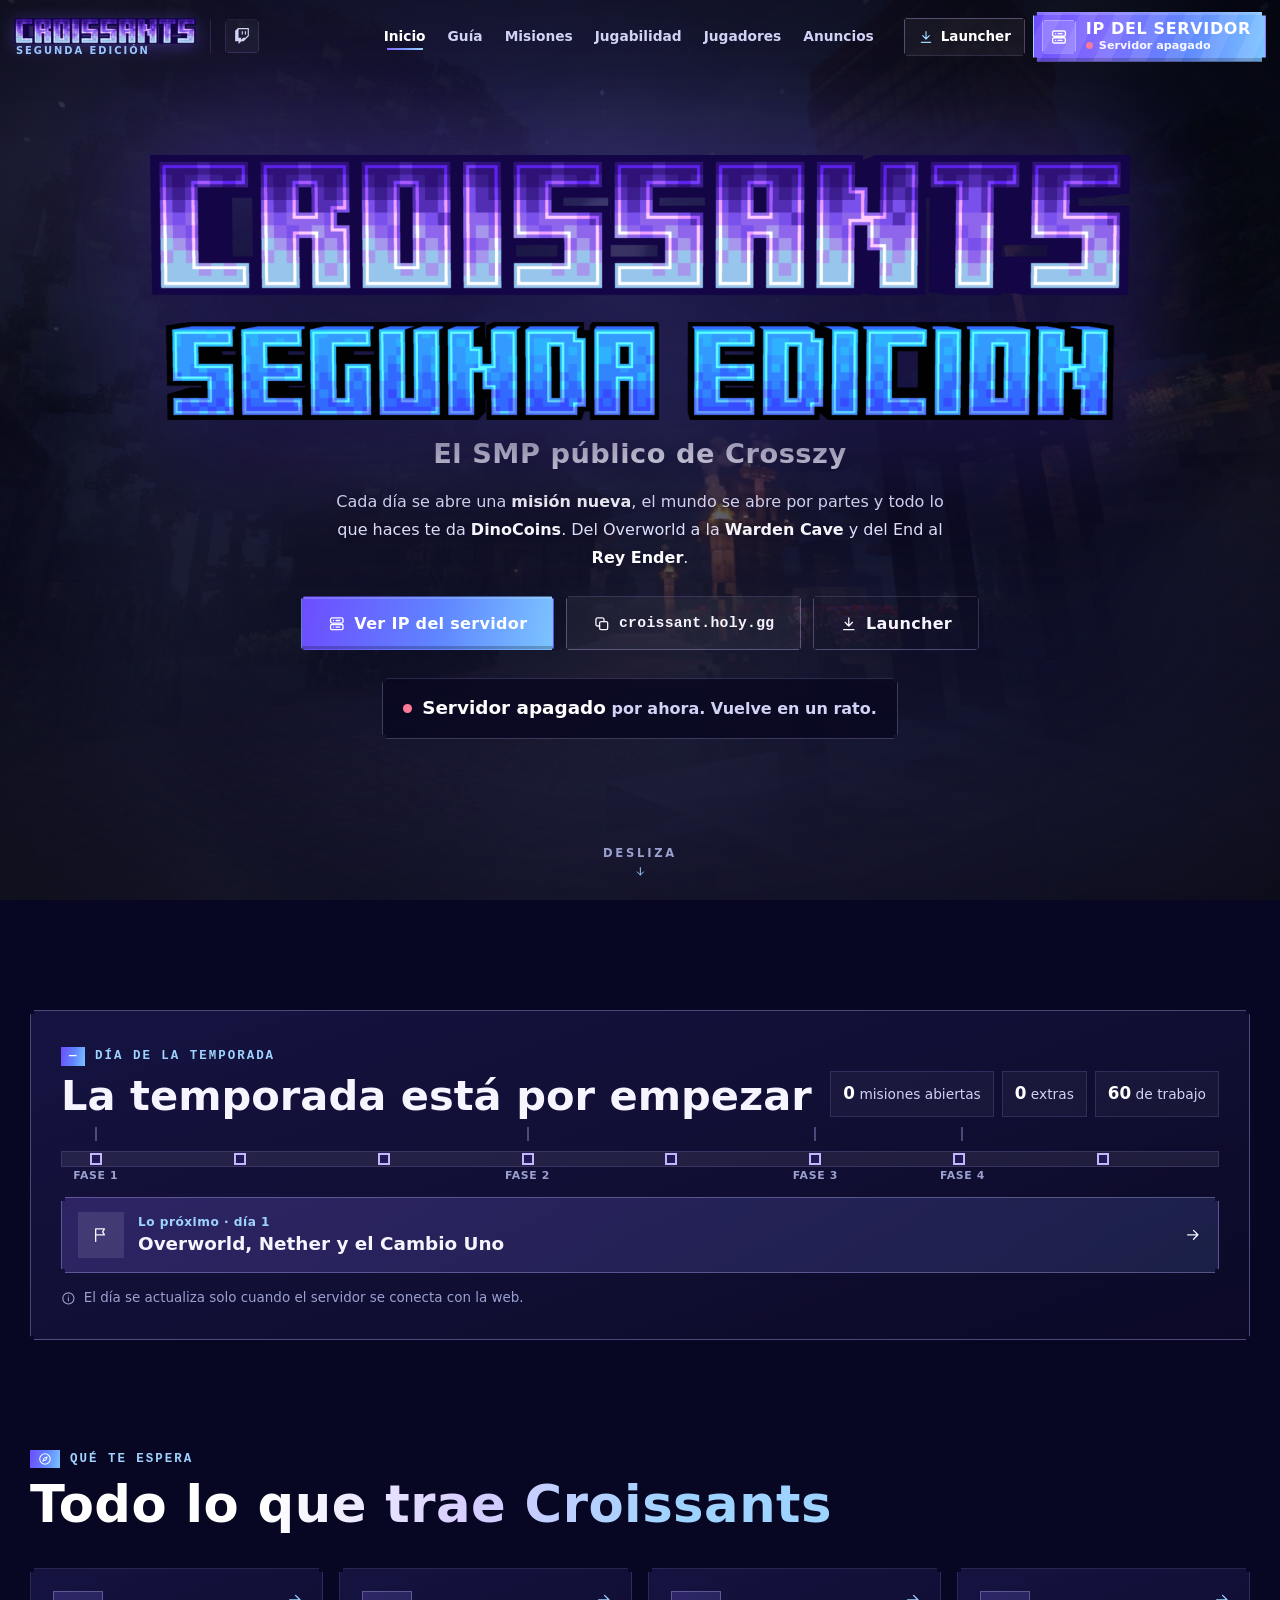
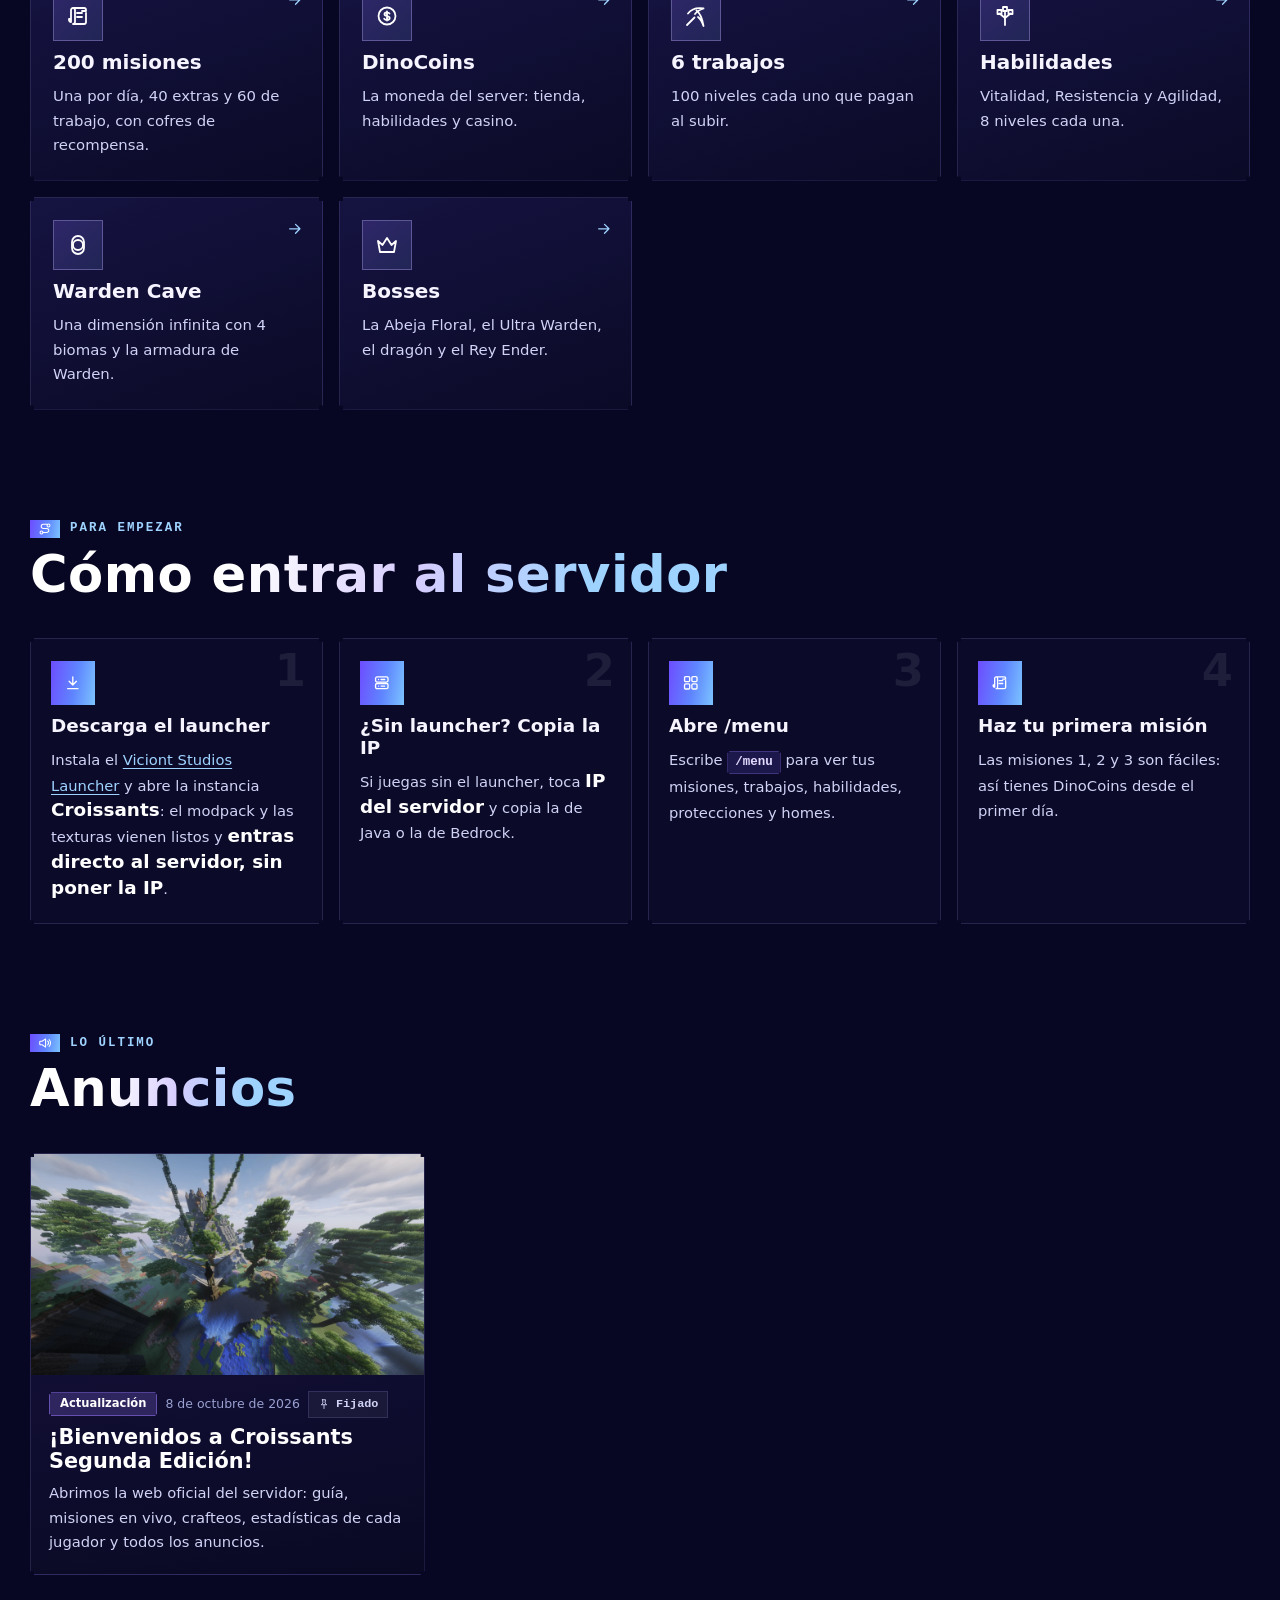
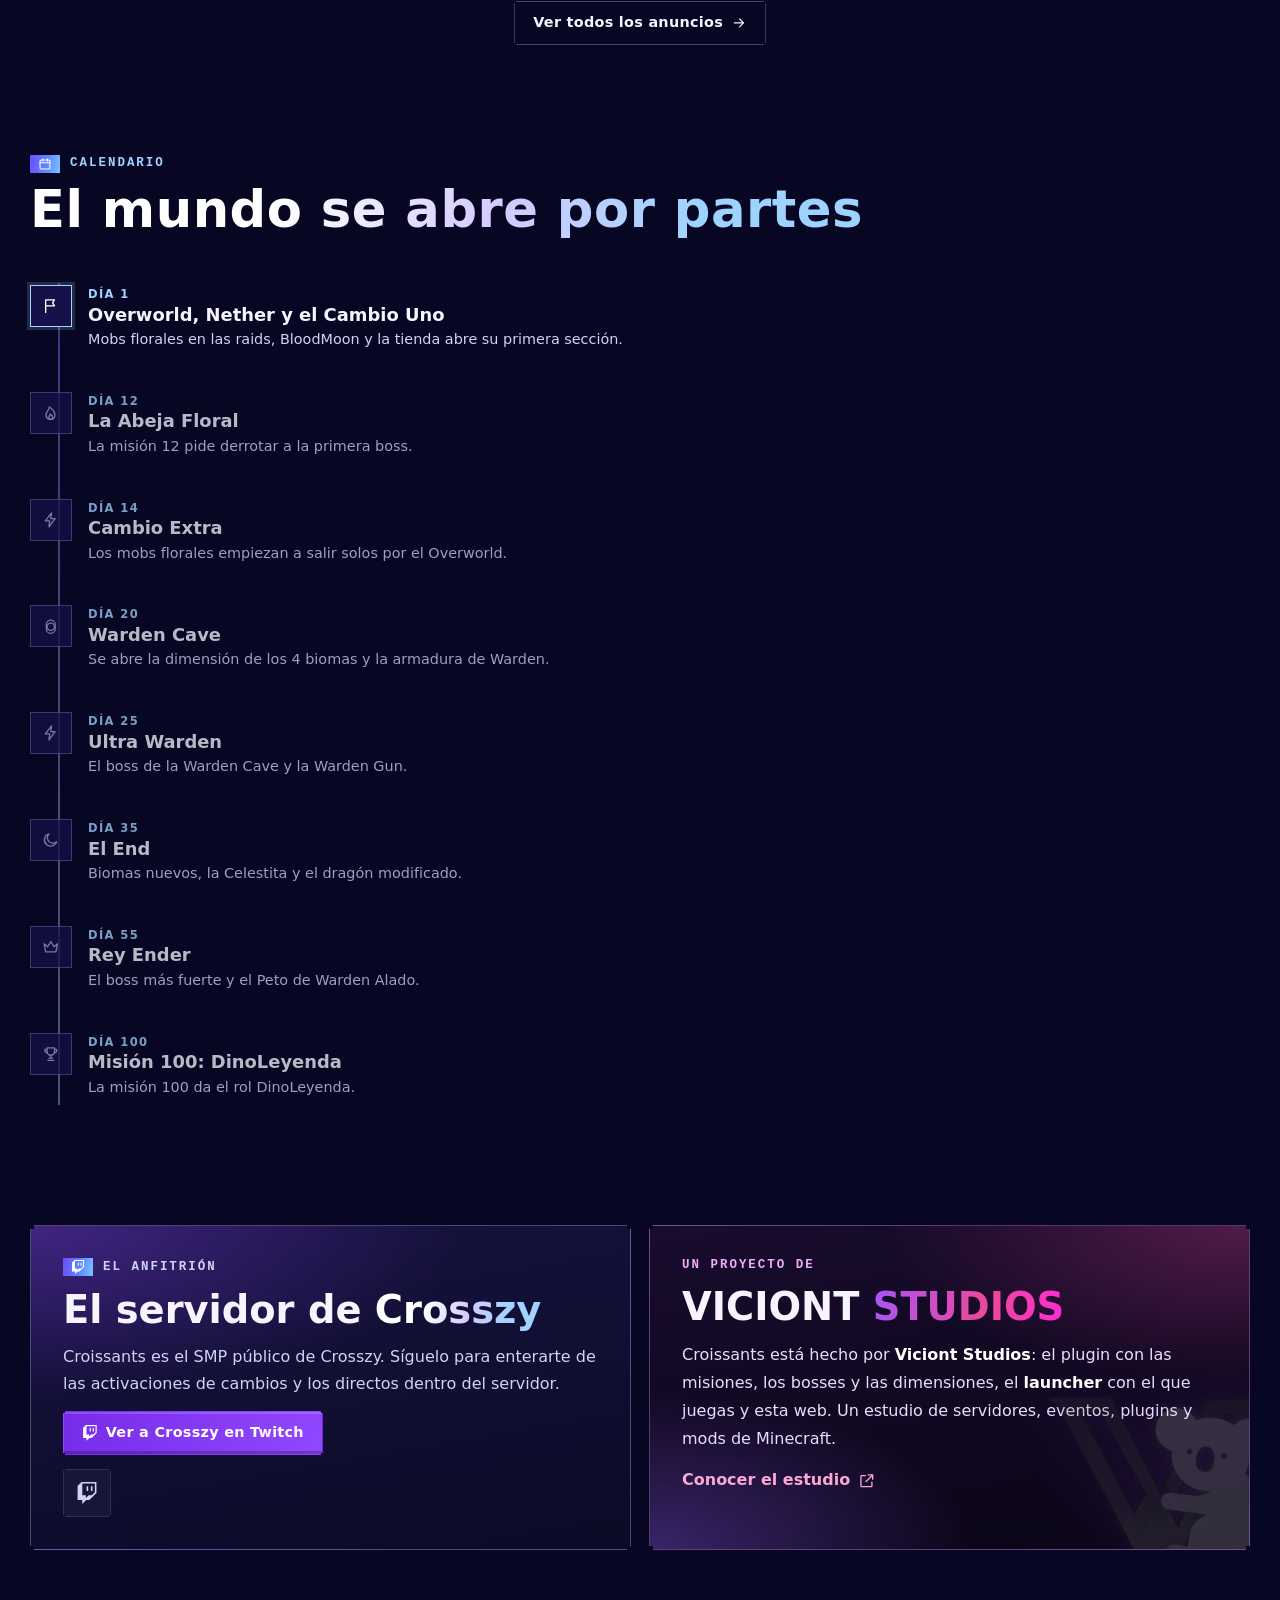
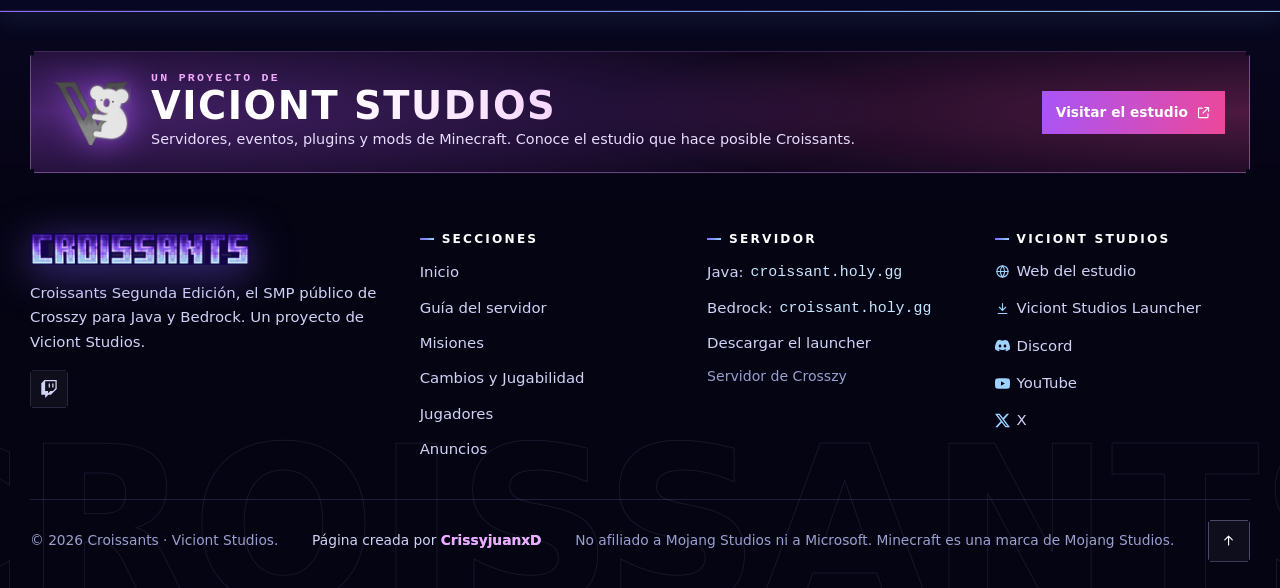
==== commit 65aa597a: "v1.0.3: estética propia, más fluida y guía editable de punta a punta - Íconos que dicen lo que descr" ====
--- a/index.html
+++ b/index.html
@@ -45,9 +45,6 @@
   <div class="bg-shade" aria-hidden="true"></div>
   <canvas id="bg-wind" class="bg-wind" aria-hidden="true"></canvas>
   <div class="fx-layer" aria-hidden="true">
-    <div class="fx-cloud fx-cloud--1"></div>
-    <div class="fx-cloud fx-cloud--2"></div>
-    <div class="fx-cloud fx-cloud--3"></div>
     <div class="fx-vignette"></div>
   </div>
 
@@ -67,10 +64,13 @@
 
   <header class="header" id="header">
     <div class="header__inner">
-      <a class="brand" href="#inicio" data-route="inicio" aria-label="Croissants, ir al inicio">
-        <img class="brand__logo" src="assets/img/logo-croissants-960.png" alt="Croissants" width="960" height="137">
-        <span class="brand__ed" data-bind="general.edicion">Segunda Edición</span>
-      </a>
+      <div class="brand-wrap">
+        <a class="brand" href="#inicio" data-route="inicio" aria-label="Croissants, ir al inicio">
+          <img class="brand__logo" src="assets/img/logo-croissants-960.png" alt="Croissants" width="960" height="137">
+          <span class="brand__ed" data-bind="general.edicion">Segunda Edición</span>
+        </a>
+        <div class="header__socials" id="header-socials"></div>
+      </div>
 
       <nav class="nav" aria-label="Principal">
         <ul class="nav__list">
@@ -84,7 +84,6 @@
       </nav>
 
       <div class="header__right">
-        <div class="header__socials" id="header-socials"></div>
         <a class="nav-launcher" href="#launcher" data-route="launcher" title="Descargar Viciont Studios Launcher"><i data-icon="download"></i><span>Launcher</span></a>
         <button class="ip-btn" type="button" data-open-ip aria-haspopup="dialog">
           <span class="ip-btn__icon"><i data-icon="server"></i></span>
@@ -126,7 +125,7 @@
   <footer class="footer">
     <div class="footer__wordmark" aria-hidden="true">CROISSANTS</div>
     <div class="container">
-      <a class="viciont-band reveal" id="viciont-band" href="https://viciontstudios.pages.dev/" target="_blank" rel="noopener noreferrer">
+      <a class="viciont-band" id="viciont-band" href="https://viciontstudios.pages.dev/" target="_blank" rel="noopener noreferrer">
         <img class="viciont-band__emblem" src="assets/img/viciont-emblem-160.webp" alt="" width="160" height="140">
         <span class="viciont-band__text">
           <small>Un proyecto de</small>
--- a/assets/css/base.css
+++ b/assets/css/base.css
@@ -25,11 +25,13 @@
   --grad: linear-gradient(100deg, #8b6bff 0%, #7a9dff 52%, #9fd3ff 100%);
   --grad-strong: linear-gradient(100deg, #6d4dff 0%, #5f86ff 55%, #7cc4ff 100%);
   --grad-soft: linear-gradient(135deg, rgba(139, 107, 255, 0.22), rgba(122, 162, 255, 0.14));
-  --glow-purple: 0 0 26px rgba(139, 107, 255, 0.45);
-  --glow-sky: 0 0 26px rgba(159, 211, 255, 0.4);
-  --radius-sm: 10px;
-  --radius: 16px;
-  --radius-lg: 24px;
+  --glow-purple: 0 0 14px rgba(139, 107, 255, 0.14);
+  --glow-sky: 0 0 14px rgba(159, 211, 255, 0.12);
+  --radius-sm: 0px;
+  --radius: 0px;
+  --radius-lg: 0px;
+  --notch: 4px;
+  --notch-sm: 2px;
   --font-display: 'Pixelify Sans', 'Segoe UI', system-ui, sans-serif;
   --font-ui: 'Nunito', 'Segoe UI', system-ui, sans-serif;
   --font-mono: 'JetBrains Mono', ui-monospace, Consolas, monospace;
@@ -82,11 +84,20 @@
 
 ::-webkit-scrollbar { width: 10px; height: 10px; }
 ::-webkit-scrollbar-track { background: #0c0b2a; }
-::-webkit-scrollbar-thumb { background: linear-gradient(#7c5cff, #6c9dff); border-radius: 10px; border: 2px solid #0c0b2a; }
+::-webkit-scrollbar-thumb { background: linear-gradient(#7c5cff, #6c9dff); border: 2px solid #0c0b2a; }
 
 :focus-visible { outline: 2px solid var(--sky); outline-offset: 3px; }
 
 .i { width: 1.1em; height: 1.1em; flex: none; }
+
+/* Esquinas pixeladas: a cada caja le falta el pixel de la esquina, como a los menús de Minecraft */
+.notch, .btn, .input, .chip, .chip-btn, .pill, .item-chip, .cmd, .md .table-wrap, .md blockquote, .mc-tooltip, .mc-panel, .modal__dialog, .modal__close, .toast, .empty, .confirm__icon {
+  --n: var(--notch-sm);
+  clip-path: polygon(0 var(--n), var(--n) var(--n), var(--n) 0, calc(100% - var(--n)) 0, calc(100% - var(--n)) var(--n), 100% var(--n), 100% calc(100% - var(--n)), calc(100% - var(--n)) calc(100% - var(--n)), calc(100% - var(--n)) 100%, var(--n) 100%, var(--n) calc(100% - var(--n)), 0 calc(100% - var(--n)));
+}
+.md .table-wrap, .md blockquote, .mc-panel, .modal__dialog, .empty { --n: var(--notch); }
+/* El recorte taparía el contorno de foco: se dibuja por dentro */
+.btn:focus-visible, .input:focus-visible, .chip-btn:focus-visible, .modal__close:focus-visible { outline-offset: -4px; }
 .mono { font-family: var(--font-mono); }
 .pixel { font-family: var(--font-display); }
 .container { width: min(1220px, 100% - 32px); margin-inline: auto; }
@@ -94,7 +105,7 @@
 
 .skip-link {
   position: fixed; left: 16px; top: -80px; z-index: 300;
-  padding: 10px 16px; border-radius: 10px;
+  padding: 10px 16px;
   background: var(--grad); color: #fff; font-weight: 800; text-decoration: none;
   transition: top 0.2s;
 }
@@ -105,7 +116,6 @@
   position: relative;
   display: inline-flex; align-items: center; justify-content: center; gap: 0.55em;
   min-height: 44px; padding: 0.7em 1.25em;
-  border-radius: 14px;
   border: 1px solid var(--line-strong);
   background: rgba(255, 255, 255, 0.05);
   color: var(--text);
@@ -114,22 +124,16 @@
   overflow: hidden; isolation: isolate;
   transition: transform 0.25s var(--ease), border-color 0.25s, box-shadow 0.25s, background 0.25s, color 0.25s;
 }
-.btn::after {
-  content: ''; position: absolute; inset: 0; z-index: -1;
-  background: linear-gradient(110deg, transparent 25%, rgba(255, 255, 255, 0.28) 45%, rgba(255, 255, 255, 0.05) 55%, transparent 70%);
-  transform: translateX(-130%); transition: transform 0.7s var(--ease);
-}
-.btn:hover { transform: translateY(-2px); border-color: rgba(159, 211, 255, 0.7); box-shadow: var(--glow-sky); }
-.btn:hover::after { transform: translateX(130%); }
+.btn:hover { transform: translateY(-1px); border-color: rgba(159, 211, 255, 0.55); background: rgba(255, 255, 255, 0.08); }
 .btn:active { transform: translateY(0) scale(0.98); }
-.btn--primary { background: var(--grad-strong); border-color: transparent; color: #fff; box-shadow: 0 12px 30px -12px rgba(108, 140, 255, 0.85); }
-.btn--primary:hover { box-shadow: 0 14px 36px -10px rgba(124, 92, 255, 0.95), 0 0 0 1px rgba(255, 255, 255, 0.18) inset; }
+.btn--primary { background: var(--grad-strong); border-color: transparent; color: #fff; box-shadow: inset 0 -3px 0 rgba(0, 0, 0, 0.22), inset 0 2px 0 rgba(255, 255, 255, 0.16); }
+.btn--primary:hover { background: var(--grad-strong); filter: brightness(1.08); }
 .btn--ghost { background: transparent; }
 .btn--white { background: #fff; color: #1b1650; border-color: transparent; }
 .btn--danger { border-color: rgba(255, 122, 154, 0.55); color: #ffd0dc; background: rgba(255, 122, 154, 0.08); }
-.btn--danger:hover { border-color: var(--danger); box-shadow: 0 0 24px rgba(255, 122, 154, 0.4); }
-.btn--sm { min-height: 36px; padding: 0.5em 0.9em; font-size: 0.8rem; border-radius: 11px; }
-.btn--lg { min-height: 54px; padding: 0.9em 1.6em; font-size: 1rem; border-radius: 16px; }
+.btn--danger:hover { border-color: var(--danger); background: rgba(255, 122, 154, 0.14); }
+.btn--sm { min-height: 36px; padding: 0.5em 0.9em; font-size: 0.8rem; }
+.btn--lg { min-height: 54px; padding: 0.9em 1.6em; font-size: 1rem; }
 .btn--icon { padding: 0; width: 44px; min-width: 44px; }
 .btn--icon.btn--sm { width: 36px; min-width: 36px; }
 .btn--block { width: 100%; }
@@ -144,7 +148,6 @@
 .input {
   width: 100%; min-height: 44px;
   padding: 0.7em 0.9em;
-  border-radius: 12px;
   border: 1px solid var(--line);
   background: rgba(6, 6, 24, 0.7);
   color: var(--text);
@@ -165,24 +168,25 @@
   background-size: 6px 6px; background-repeat: no-repeat;
 }
 .select option { background: #14123d; color: var(--text); }
-.form-error { display: flex; gap: 8px; align-items: flex-start; font-size: 0.88rem; color: #ffd0dc; background: rgba(255, 122, 154, 0.1); border: 1px solid rgba(255, 122, 154, 0.35); padding: 10px 12px; border-radius: 10px; }
+.form-error { display: flex; gap: 8px; align-items: flex-start; font-size: 0.88rem; color: #ffd0dc; background: rgba(255, 122, 154, 0.1); border: 1px solid rgba(255, 122, 154, 0.35); padding: 10px 12px; }
 
 .check { display: inline-flex; align-items: center; gap: 10px; cursor: pointer; font-size: 0.92rem; color: var(--text-2); }
-.check input { appearance: none; -webkit-appearance: none; width: 20px; height: 20px; border-radius: 6px; border: 1px solid var(--line-strong); background: rgba(6, 6, 24, 0.7); display: grid; place-items: center; transition: 0.2s; flex: none; }
+.check input { appearance: none; -webkit-appearance: none; width: 20px; height: 20px; border: 1px solid var(--line-strong); background: rgba(6, 6, 24, 0.7); display: grid; place-items: center; transition: 0.2s; flex: none; }
 .check input::after { content: ''; width: 10px; height: 6px; border-left: 2px solid #fff; border-bottom: 2px solid #fff; transform: rotate(-45deg) scale(0); transition: transform 0.2s var(--ease); margin-top: -2px; }
 .check input:checked { background: var(--grad-strong); border-color: transparent; }
 .check input:checked::after { transform: rotate(-45deg) scale(1); }
 
 /* ------------------------------------------------------------------ piezas comunes */
 .kicker { display: inline-flex; align-items: center; gap: 10px; font: 600 0.78rem/1.2 var(--font-mono); letter-spacing: 0.16em; text-transform: uppercase; color: var(--sky); }
-.kicker__num { color: #fff; padding: 2px 8px; border-radius: 7px; background: var(--grad-strong); letter-spacing: 0.04em; }
-
-.chip { display: inline-flex; align-items: center; gap: 6px; font: 800 0.74rem/1 var(--font-ui); letter-spacing: 0.03em; padding: 7px 11px; border-radius: 999px; border: 1px solid var(--line-strong); background: var(--grad-soft); color: #fff; white-space: nowrap; }
+.kicker__num { color: #fff; padding: 2px 8px; background: var(--grad-strong); letter-spacing: 0.04em; }
+
+.chip { display: inline-flex; align-items: center; gap: 6px; font: 800 0.74rem/1 var(--font-ui); letter-spacing: 0.03em; padding: 7px 11px; border: 1px solid var(--line-strong); background: var(--grad-soft); color: #fff; white-space: nowrap; }
 .chip .i { width: 14px; height: 14px; }
 .chips { display: flex; flex-wrap: wrap; gap: 8px; }
-.tag { display: inline-flex; align-items: center; gap: 6px; font: 600 0.74rem/1 var(--font-mono); padding: 6px 9px; border-radius: 8px; background: rgba(255, 255, 255, 0.05); border: 1px solid var(--line); color: var(--text-2); white-space: nowrap; }
+/* Las etiquetas largas (por ejemplo "Dungeon y estructuras del server") pasan a otra línea en vez de salirse de la tarjeta */
+.tag { display: inline-flex; align-items: center; gap: 6px; max-width: 100%; min-width: 0; font: 600 0.74rem/1.25 var(--font-mono); padding: 5px 9px; background: rgba(255, 255, 255, 0.05); border: 1px solid var(--line); color: var(--text-2); overflow-wrap: anywhere; }
 .tags { display: flex; flex-wrap: wrap; gap: 6px; }
-.pill { display: inline-flex; align-items: center; gap: 8px; padding: 7px 13px; border-radius: 999px; border: 1px solid var(--line-strong); background: rgba(10, 9, 34, 0.6); font: 700 0.8rem/1 var(--font-ui); color: var(--text-2); }
+.pill { display: inline-flex; align-items: center; gap: 8px; padding: 7px 13px; border: 1px solid var(--line-strong); background: rgba(10, 9, 34, 0.6); font: 700 0.8rem/1 var(--font-ui); color: var(--text-2); }
 
 .live-dot { width: 9px; height: 9px; border-radius: 50%; background: var(--ok); box-shadow: 0 0 0 0 rgba(143, 240, 184, 0.7); animation: pulse 2s infinite; flex: none; }
 .live-dot.is-off { background: #ff7a9a; animation: none; }
@@ -191,10 +195,10 @@
 .caret { display: inline-block; width: 0.55em; height: 1.05em; margin-left: 2px; vertical-align: -0.15em; background: var(--sky); box-shadow: 0 0 10px var(--sky); animation: blink 1s steps(1) infinite; }
 @keyframes blink { 50% { opacity: 0; } }
 
-.avatar { position: relative; display: block; border-radius: 14px; padding: 3px; background: var(--grad); flex: none; }
-.avatar > img { display: block; width: 100%; height: 100%; border-radius: 11px; object-fit: cover; image-rendering: pixelated; background: #1a1750; }
-
-.empty { grid-column: 1 / -1; display: grid; justify-items: center; gap: 12px; padding: 48px 20px; text-align: center; color: var(--text-2); border: 1px dashed var(--line-strong); border-radius: var(--radius); background: rgba(10, 9, 34, 0.5); }
+.avatar { position: relative; display: block; padding: 3px; background: var(--grad); flex: none; }
+.avatar > img { display: block; width: 100%; height: 100%; object-fit: cover; image-rendering: pixelated; background: #1a1750; }
+
+.empty { grid-column: 1 / -1; display: grid; justify-items: center; gap: 12px; padding: 48px 20px; text-align: center; color: var(--text-2); border: 1px dashed var(--line-strong); background: rgba(10, 9, 34, 0.5); }
 .empty .i { font-size: 1.8rem; color: var(--sky); }
 
 /* ------------------------------------------------------------------ contenido enriquecido (markdown) */
@@ -211,12 +215,12 @@
 .md a:hover { color: #fff; }
 .md ul, .md ol { padding-left: 1.3em; display: grid; gap: 0.35em; }
 .md li::marker { color: var(--purple-2); }
-.md code { font: 600 0.85em/1.4 var(--font-mono); padding: 2px 7px; border-radius: 7px; background: rgba(124, 92, 255, 0.16); border: 1px solid rgba(157, 123, 255, 0.28); color: #e3dcff; word-break: break-word; }
+.md code { font: 600 0.85em/1.4 var(--font-mono); padding: 2px 7px; background: rgba(124, 92, 255, 0.16); border: 1px solid rgba(157, 123, 255, 0.28); color: #e3dcff; word-break: break-word; }
 .md hr { border: 0; height: 1px; background: linear-gradient(90deg, transparent, var(--line-strong), transparent); margin: 1.8em 0; }
-.md img { border-radius: 16px; border: 1px solid var(--line); box-shadow: 0 20px 50px -24px rgba(0, 0, 0, 0.8); }
+.md img { border: 1px solid var(--line); box-shadow: 0 20px 50px -24px rgba(0, 0, 0, 0.8); }
 .md figure { display: grid; gap: 8px; }
 .md figcaption { font-size: 0.85rem; color: var(--muted); text-align: center; }
-.md blockquote { padding: 14px 16px; border-radius: 14px; border: 1px solid var(--line-strong); border-left: 4px solid var(--sky); background: rgba(108, 157, 255, 0.08); color: var(--text-2); }
+.md blockquote { padding: 14px 16px; border: 1px solid var(--line-strong); border-left: 4px solid var(--sky); background: rgba(108, 157, 255, 0.08); color: var(--text-2); }
 .md blockquote > * + * { margin-top: 0.5em; }
 .md .callout { display: flex; gap: 12px; align-items: flex-start; }
 .md .callout > .i { width: 22px; height: 22px; margin-top: 2px; color: var(--sky); }
@@ -224,14 +228,23 @@
 .md .callout--tip > .i { color: var(--ok); }
 .md .callout--warn { border-left-color: var(--warn); background: rgba(255, 210, 122, 0.08); }
 .md .callout--warn > .i { color: var(--warn); }
-.md .table-wrap { overflow-x: auto; border-radius: 14px; border: 1px solid var(--line); background: rgba(8, 7, 30, 0.55); }
+.md .table-wrap { overflow-x: auto; border: 1px solid var(--line); background: rgba(8, 7, 30, 0.55); }
 .md table { width: 100%; border-collapse: collapse; font-size: 0.92rem; min-width: 480px; }
+/* Lo que no entra a lo ancho se desvanece por el lado donde sigue (las clases las pone fx.js) */
+.hs-left { -webkit-mask-image: linear-gradient(90deg, transparent, #000 44px); mask-image: linear-gradient(90deg, transparent, #000 44px); }
+.hs-right { -webkit-mask-image: linear-gradient(90deg, #000 calc(100% - 44px), transparent); mask-image: linear-gradient(90deg, #000 calc(100% - 44px), transparent); }
+.hs-left.hs-right { -webkit-mask-image: linear-gradient(90deg, transparent, #000 44px, #000 calc(100% - 44px), transparent); mask-image: linear-gradient(90deg, transparent, #000 44px, #000 calc(100% - 44px), transparent); }
 .md th, .md td { padding: 10px 14px; text-align: left; vertical-align: top; border-bottom: 1px solid var(--line); }
 .md th { font: 800 0.74rem/1.3 var(--font-ui); letter-spacing: 0.08em; text-transform: uppercase; color: var(--sky-2); background: rgba(124, 92, 255, 0.12); white-space: nowrap; }
 .md tr:last-child td { border-bottom: 0; }
 .md tbody tr:hover td { background: rgba(255, 255, 255, 0.025); }
-.cmd { display: inline-flex; align-items: center; gap: 6px; font: 700 0.85em/1.3 var(--font-mono); padding: 2px 8px; border-radius: 8px; background: rgba(108, 157, 255, 0.14); border: 1px solid rgba(159, 211, 255, 0.32); color: #dff0ff; cursor: copy; transition: background 0.2s, border-color 0.2s; white-space: nowrap; }
-.cmd:hover { background: rgba(108, 157, 255, 0.26); border-color: var(--sky); }
+@media (max-width: 640px) {
+  .md table { min-width: 0; font-size: 0.86rem; }
+  .md th, .md td { padding: 8px 9px; }
+  .md th { letter-spacing: 0.04em; white-space: normal; }
+}
+.cmd { display: inline-flex; align-items: center; gap: 6px; font: 700 0.85em/1.3 var(--font-mono); padding: 2px 8px; background: rgba(108, 157, 255, 0.14); border: 1px solid rgba(159, 211, 255, 0.32); color: #dff0ff; cursor: copy; transition: background 0.2s, border-color 0.2s; white-space: nowrap; }
+.cmd:hover { background: rgba(108, 157, 255, 0.22); border-color: var(--sky); }
 
 /* ------------------------------------------------------------------ Minecraft: slots, items y tooltip */
 .mc-item { position: relative; display: inline-grid; place-items: center; width: var(--s, 40px); height: var(--s, 40px); flex: none; vertical-align: middle; }
@@ -246,21 +259,20 @@
 }
 @keyframes glint { from { background-position: 120% 0; } to { background-position: -120% 0; } }
 .mc-item__count { position: absolute; right: -2px; bottom: -4px; font: 700 0.95rem/1 var(--font-display); color: #fff; text-shadow: 2px 2px 0 #3f3f3f; pointer-events: none; }
-.mc-item__head { width: 100%; height: 100%; border-radius: 4px; image-rendering: pixelated; }
+.mc-item__head { width: 100%; height: 100%; image-rendering: pixelated; }
 
 .mc-slot {
   position: relative; display: grid; place-items: center;
   width: var(--slot, 52px); height: var(--slot, 52px);
   background: #8b8b8b;
   box-shadow: inset 3px 3px 0 #373737, inset -3px -3px 0 #ffffff;
-  border-radius: 2px;
 }
 .mc-slot .mc-item { --s: calc(var(--slot, 52px) * 0.72); }
 .mc-slot.is-empty::after { content: ''; }
 .mc-slot[data-mc]:hover { background: #a7a7a7; cursor: help; }
 .mc-panel {
   display: inline-grid; gap: 14px; padding: 16px;
-  background: #c6c6c6; border-radius: 6px;
+  background: #c6c6c6;
   box-shadow: inset 4px 4px 0 #ffffff, inset -4px -4px 0 #555555, 0 0 0 3px #000, 0 24px 50px -20px rgba(0, 0, 0, 0.8);
   color: #3f3f3f;
 }
@@ -271,7 +283,6 @@
   max-width: min(380px, calc(100vw - 24px));
   padding: 9px 12px 10px;
   background: rgba(16, 0, 16, 0.94);
-  border-radius: 4px;
   box-shadow: 0 0 0 2px rgba(16, 0, 16, 0.94), inset 0 0 0 2px #2a0b5e, inset 0 0 0 3px rgba(80, 0, 255, 0.35), 0 18px 40px -14px rgba(0, 0, 0, 0.9);
   font: 500 0.95rem/1.32 var(--font-display);
   color: #aaa;
@@ -287,7 +298,7 @@
 @keyframes obf { 50% { filter: blur(1px); opacity: 0.6; } }
 
 /* Mesas, chips de items y tooltip fijo (los usan la web y el panel) */
-.item-chip { display: inline-flex; align-items: center; gap: 6px; padding: 2px 8px 2px 4px; border-radius: 9px; border: 1px solid var(--line-strong); background: rgba(9, 8, 32, 0.7); vertical-align: middle; cursor: help; line-height: 1.2; transition: border-color 0.2s, background 0.2s; }
+.item-chip { display: inline-flex; align-items: center; gap: 6px; padding: 2px 8px 2px 4px; border: 1px solid var(--line-strong); background: rgba(9, 8, 32, 0.7); vertical-align: middle; cursor: help; line-height: 1.2; transition: border-color 0.2s, background 0.2s; }
 .item-chip:hover { border-color: var(--sky); background: rgba(108, 157, 255, 0.14); }
 .item-chip__name { font: 600 0.9em/1.2 var(--font-display); }
 .item-chip__n { font: 700 0.78em/1 var(--font-mono); color: var(--muted); }
@@ -310,50 +321,47 @@
 
 /* ------------------------------------------------------------------ ventana modal */
 .modal { position: fixed; inset: 0; z-index: 100; display: grid; place-items: center; padding: 20px; }
-.modal__backdrop { position: absolute; inset: 0; background: rgba(4, 3, 18, 0.72); -webkit-backdrop-filter: blur(8px); backdrop-filter: blur(8px); animation: fade-in 0.25s ease both; }
+.modal__backdrop { position: absolute; inset: 0; background: rgba(4, 3, 18, 0.82); animation: fade-in 0.2s ease both; }
 .modal__dialog {
   position: relative;
   width: min(640px, 100%);
   max-height: calc(100dvh - 40px);
   overflow: auto; overscroll-behavior: contain;
-  border-radius: var(--radius-lg);
   background: linear-gradient(180deg, rgba(25, 22, 72, 0.98), rgba(12, 11, 40, 0.98));
   border: 1px solid var(--line-strong);
-  box-shadow: 0 30px 80px -20px rgba(0, 0, 0, 0.85), 0 0 70px -14px rgba(124, 92, 255, 0.45);
-  animation: modal-in 0.42s var(--ease) both;
+  animation: modal-in 0.22s ease-out both;
   outline: none;
 }
-.modal__dialog::before { content: ''; position: absolute; top: 0; left: 8%; right: 8%; height: 1px; background: var(--grad); box-shadow: 0 0 16px rgba(159, 211, 255, 0.9); }
+.modal__dialog::before { content: ''; position: absolute; top: 0; left: 0; right: 0; height: 2px; background: var(--grad); }
 .modal__dialog--sm { width: min(440px, 100%); }
 .modal__dialog--lg { width: min(820px, 100%); }
 .modal__dialog--xl { width: min(1040px, 100%); }
 .modal__close {
   position: absolute; top: 12px; right: 12px; z-index: 5;
-  width: 40px; height: 40px; display: grid; place-items: center;
-  border-radius: 12px; border: 1px solid var(--line-strong);
+  width: 40px; height: 40px; display: grid; place-items: center; border: 1px solid var(--line-strong);
   background: rgba(8, 7, 28, 0.75); color: var(--text);
   transition: 0.2s;
 }
-.modal__close:hover { border-color: var(--sky); color: #fff; box-shadow: var(--glow-sky); transform: rotate(90deg); }
+.modal__close:hover { border-color: var(--sky); color: #fff; }
 .modal.is-locked .modal__close { display: none; }
 .modal.is-closing .modal__dialog { animation: modal-out 0.2s ease both; }
 .modal.is-closing .modal__backdrop { animation: fade-out 0.2s ease both; }
 .modal__actions { display: flex; flex-wrap: wrap; justify-content: flex-end; gap: 10px; margin-top: 22px; }
-@keyframes modal-in { from { opacity: 0; transform: translateX(-26px) scale(0.97); filter: blur(6px); } to { opacity: 1; transform: none; filter: none; } }
-@keyframes modal-out { to { opacity: 0; transform: translateX(22px) scale(0.98); filter: blur(4px); } }
+@keyframes modal-in { from { opacity: 0; transform: translateY(8px); } to { opacity: 1; transform: none; } }
+@keyframes modal-out { to { opacity: 0; transform: translateY(6px); } }
 @keyframes fade-in { from { opacity: 0; } }
 @keyframes fade-out { to { opacity: 0; } }
 
 @media (max-width: 560px) {
   .modal { place-items: end center; padding: 0; }
-  .modal__dialog, .modal__dialog--sm, .modal__dialog--lg, .modal__dialog--xl { width: 100%; max-height: 92dvh; border-radius: 22px 22px 0 0; animation-name: sheet-in; }
+  .modal__dialog, .modal__dialog--sm, .modal__dialog--lg, .modal__dialog--xl { width: 100%; max-height: 92dvh; animation-name: sheet-in; }
   .modal__actions { justify-content: stretch; }
   .modal__actions > * { flex: 1 1 auto; }
   @keyframes sheet-in { from { transform: translateY(40px); opacity: 0; } to { transform: none; opacity: 1; } }
 }
 
 .confirm { padding: 30px 26px 24px; text-align: center; }
-.confirm__icon { width: 56px; height: 56px; margin: 0 auto 14px; display: grid; place-items: center; border-radius: 16px; background: var(--grad-soft); border: 1px solid var(--line-strong); font-size: 1.5rem; color: var(--sky-2); }
+.confirm__icon { width: 56px; height: 56px; margin: 0 auto 14px; display: grid; place-items: center; background: var(--grad-soft); border: 1px solid var(--line-strong); font-size: 1.5rem; color: var(--sky-2); }
 .confirm__icon.is-danger { background: rgba(255, 122, 154, 0.12); border-color: rgba(255, 122, 154, 0.45); color: #ffc0cf; }
 .confirm__title { font: 700 1.6rem/1.1 var(--font-display); }
 .confirm__text { margin-top: 10px; color: var(--text-2); font-size: 0.95rem; }
@@ -362,9 +370,8 @@
 .toasts { position: fixed; left: 50%; bottom: 22px; z-index: 150; display: grid; gap: 10px; transform: translateX(-50%); width: min(440px, calc(100% - 32px)); pointer-events: none; }
 .toast {
   display: flex; align-items: center; gap: 10px;
-  padding: 12px 16px; border-radius: 14px;
+  padding: 12px 16px;
   background: rgba(22, 19, 64, 0.96); border: 1px solid var(--line-strong);
-  box-shadow: 0 16px 40px -12px rgba(0, 0, 0, 0.8), 0 0 30px -10px rgba(124, 92, 255, 0.6);
   font-size: 0.92rem; color: var(--text);
   opacity: 0; transform: translateY(14px) scale(0.98);
   transition: opacity 0.3s, transform 0.3s var(--ease);
--- a/assets/css/site.css
+++ b/assets/css/site.css
@@ -7,7 +7,9 @@
   transition: opacity 2.6s ease;
   will-change: opacity, transform;
 }
-.bg-photo.is-on { opacity: 1; animation: kenburns 26s ease-in-out forwards; }
+.bg-photo.is-on { opacity: 1; }
+/* El acercamiento sigue mientras la foto se desvanece, así no salta de tamaño al cambiar de imagen */
+.bg-photo.is-moving { animation: kenburns 26s linear forwards; }
 @keyframes kenburns { from { transform: scale(1.06) translate(0, 0); } to { transform: scale(1.18) translate(var(--dx, 2%), var(--dy, -2%)); } }
 .bg-shade {
   position: fixed; inset: 0; z-index: 0; pointer-events: none;
@@ -21,19 +23,14 @@
 .bg-wind { position: fixed; inset: 0; width: 100%; height: 100vh; height: 100lvh; z-index: 1; pointer-events: none; opacity: 0; transition: opacity 1.6s ease; }
 .bg-wind.is-ready { opacity: 1; }
 .fx-layer { position: fixed; inset: 0; z-index: 1; pointer-events: none; overflow: hidden; }
-.fx-cloud { position: absolute; width: 60vw; height: 30vw; border-radius: 50%; background: radial-gradient(closest-side, rgba(255, 255, 255, 0.07), transparent); filter: blur(30px); animation: drift 90s linear infinite; }
-.fx-cloud--1 { top: 8%; left: -60vw; }
-.fx-cloud--2 { top: 48%; left: -60vw; width: 80vw; height: 32vw; animation-duration: 130s; animation-delay: -60s; }
-.fx-cloud--3 { top: 75%; left: -60vw; width: 50vw; animation-duration: 110s; animation-delay: -30s; opacity: 0.8; }
-@keyframes drift { to { transform: translateX(220vw); } }
-.no-webgl .fx-cloud { background: radial-gradient(closest-side, rgba(255, 255, 255, 0.1), transparent); }
 .fx-vignette { position: absolute; inset: 0; background: radial-gradient(ellipse at center, transparent 55%, rgba(0, 0, 0, 0.5) 100%); }
 
-.cursor-glow { position: fixed; left: 0; top: 0; z-index: 1; width: 520px; height: 520px; margin: -260px 0 0 -260px; border-radius: 50%; pointer-events: none; background: radial-gradient(circle, rgba(159, 211, 255, 0.1), rgba(124, 92, 255, 0.06) 42%, transparent 70%); opacity: 0; transition: opacity 0.5s; }
+.cursor-glow { position: fixed; left: 0; top: 0; z-index: 1; width: 460px; height: 460px; margin: -230px 0 0 -230px; border-radius: 50%; pointer-events: none; background: radial-gradient(circle, rgba(159, 211, 255, 0.022), rgba(124, 92, 255, 0.012) 45%, transparent 70%); opacity: 0; transition: opacity 0.5s; }
 .cursor-glow.on { opacity: 1; }
 
 /* ================================================================== pantalla de carga */
 .boot { position: fixed; inset: 0; z-index: 200; display: grid; place-items: center; overflow: hidden; background: radial-gradient(circle at 50% 40%, #241e6e, #080723 72%); transition: opacity 0.7s ease, visibility 0.7s; }
+.boot__clouds { position: absolute; inset: 0; pointer-events: none; }
 .boot__clouds span { position: absolute; width: 70vw; height: 38vw; border-radius: 50%; background: radial-gradient(closest-side, rgba(255, 255, 255, 0.16), transparent); filter: blur(18px); animation: boot-cloud 6s ease-in-out infinite alternate; }
 .boot__clouds span:nth-child(1) { left: -30vw; top: -10vw; }
 .boot__clouds span:nth-child(2) { right: -30vw; top: 10vw; animation-delay: -2s; }
@@ -55,67 +52,67 @@
 .boot--out .boot__clouds span:nth-child(even) { transform: translateX(60vw); transition: transform 0.8s ease-in; }
 .boot--out .boot__inner { transform: scale(1.08); filter: blur(8px); opacity: 0; transition: 0.6s ease; }
 
-.preview-bar { position: fixed; left: 50%; bottom: 16px; z-index: 90; transform: translateX(-50%); display: flex; align-items: center; gap: 10px; width: max-content; max-width: calc(100% - 32px); padding: 10px 16px; border-radius: 999px; background: rgba(22, 19, 64, 0.95); border: 1px solid var(--sky); box-shadow: var(--glow-sky); font: 800 0.78rem/1.3 var(--font-ui); }
+.preview-bar { position: fixed; left: 50%; bottom: 16px; z-index: 90; transform: translateX(-50%); display: flex; align-items: center; gap: 10px; width: max-content; max-width: calc(100% - 32px); padding: 10px 16px; background: rgba(22, 19, 64, 0.95); border: 1px solid var(--sky); box-shadow: var(--glow-sky); font: 800 0.78rem/1.3 var(--font-ui); }
 .preview-bar .i { color: var(--sky); }
 
 /* ================================================================== cabecera */
 .header { position: fixed; inset: 0 0 auto 0; z-index: 50; height: var(--header-h); display: flex; align-items: center; border-bottom: 1px solid transparent; transition: border-color 0.35s; }
-.header::before { content: ''; position: absolute; inset: 0; z-index: -1; background: rgba(9, 8, 32, 0.72); -webkit-backdrop-filter: blur(16px) saturate(150%); backdrop-filter: blur(16px) saturate(150%); opacity: 0; transition: opacity 0.35s; }
+.header::before { content: ''; position: absolute; inset: 0; z-index: -1; background: rgba(9, 8, 32, 0.94); opacity: 0; transition: opacity 0.3s; }
 .header.is-scrolled, .is-menu-open .header { border-bottom-color: var(--line); }
 .header.is-scrolled::before, .is-menu-open .header::before { opacity: 1; }
 .header__inner { width: min(1320px, 100% - 28px); margin-inline: auto; display: flex; align-items: center; gap: 14px; }
 .brand { display: inline-flex; flex-direction: column; align-items: flex-start; gap: 2px; text-decoration: none; flex: none; }
-.brand__logo { height: 26px; width: auto; filter: drop-shadow(0 4px 12px rgba(124, 92, 255, 0.55)); transition: transform 0.4s var(--ease), filter 0.3s; }
-.brand:hover .brand__logo { transform: translateY(-1px) scale(1.03); filter: drop-shadow(0 6px 16px rgba(159, 211, 255, 0.7)); }
+.brand-wrap { display: flex; align-items: center; gap: 14px; flex: none; }
+.brand__logo { height: 26px; width: auto; filter: drop-shadow(0 3px 8px rgba(124, 92, 255, 0.35)); transition: transform 0.3s var(--ease); }
+.brand:hover .brand__logo { transform: translateY(-1px); }
 .brand__ed { font: 600 0.62rem/1 var(--font-display); letter-spacing: 0.2em; text-transform: uppercase; color: var(--sky); padding-left: 2px; }
 .nav { margin-left: auto; }
 .nav__list { display: flex; align-items: center; gap: 2px; }
-.nav__link { position: relative; display: flex; align-items: center; gap: 6px; padding: 10px 13px; border-radius: 11px; font: 800 0.86rem/1 var(--font-ui); text-decoration: none; color: var(--text-2); transition: color 0.25s, background 0.25s; }
-.nav__link::after { content: ''; position: absolute; left: 13px; right: 13px; bottom: 3px; height: 2px; border-radius: 2px; background: var(--grad); box-shadow: 0 0 10px rgba(159, 211, 255, 0.9); transform: scaleX(0); transform-origin: left; transition: transform 0.35s var(--ease); }
+.nav__link { position: relative; display: flex; align-items: center; gap: 6px; padding: 10px 13px; font: 800 0.86rem/1 var(--font-ui); text-decoration: none; color: var(--text-2); transition: color 0.25s, background 0.25s; }
+.nav__link::after { content: ''; position: absolute; left: 13px; right: 13px; bottom: 3px; height: 2px; background: var(--grad); transform: scaleX(0); transform-origin: left; transition: transform 0.3s var(--ease); }
 .nav__link:hover { color: #fff; background: rgba(255, 255, 255, 0.05); }
-.nav__link:hover span:first-child { animation: nav-wind 0.5s ease; }
 .nav__link:hover::after, .nav__link.is-active::after { transform: scaleX(1); }
 .nav__link.is-active { color: #fff; }
-@keyframes nav-wind { 0% { transform: none; filter: none; } 40% { transform: translateX(3px) skewX(-8deg); filter: blur(0.6px); } 100% { transform: none; filter: none; } }
-.nav__badge { min-width: 18px; height: 18px; padding: 0 5px; display: inline-grid; place-items: center; border-radius: 999px; background: var(--grad-strong); color: #fff; font: 800 0.65rem/1 var(--font-ui); }
+.nav__badge { min-width: 18px; height: 18px; padding: 0 5px; display: inline-grid; place-items: center; background: var(--grad-strong); color: #fff; font: 800 0.65rem/1 var(--font-ui); }
 .header__right { display: flex; align-items: center; gap: 8px; margin-left: 6px; }
-.header__socials { display: flex; gap: 6px; }
-.social-btn { width: 38px; height: 38px; flex: none; display: grid; place-items: center; border-radius: 11px; border: 1px solid var(--line); background: rgba(255, 255, 255, 0.04); color: var(--text-2); transition: color 0.25s, border-color 0.25s, background 0.25s, box-shadow 0.25s, transform 0.25s var(--ease); }
+/* Las redes del host van pegadas al logo, separadas por una línea */
+.header__socials:empty { display: none; }
+.header__socials { display: flex; align-items: center; gap: 6px; padding-left: 14px; border-left: 1px solid var(--line); }
+.header__socials .social-btn { width: 34px; height: 34px; }
+.header__socials .social-btn .i { width: 16px; height: 16px; }
+.social-btn { width: 38px; height: 38px; flex: none; display: grid; place-items: center; border: 1px solid var(--line); background: rgba(255, 255, 255, 0.04); color: var(--text-2); transition: color 0.25s, border-color 0.25s, background 0.25s, box-shadow 0.25s, transform 0.25s var(--ease); }
 .social-btn .i { width: 18px; height: 18px; }
-.social-btn:hover { color: #fff; border-color: rgba(159, 211, 255, 0.7); background: rgba(108, 157, 255, 0.14); box-shadow: var(--glow-sky); transform: translateY(-2px); }
-.social-btn--twitch:hover { border-color: #a970ff; background: rgba(145, 70, 255, 0.22); box-shadow: 0 0 22px rgba(145, 70, 255, 0.55); }
+.social-btn:hover { color: #fff; border-color: rgba(159, 211, 255, 0.55); background: rgba(108, 157, 255, 0.12); }
+.social-btn--twitch:hover { border-color: #a970ff; background: rgba(145, 70, 255, 0.2); }
 .social-btn--lg { width: 48px; height: 48px; }
 .social-btn--lg .i { width: 22px; height: 22px; }
-.nav-launcher { display: inline-flex; align-items: center; gap: 7px; padding: 10px 13px; border-radius: 12px; border: 1px solid var(--line-strong); background: rgba(255, 255, 255, 0.05); font: 800 0.84rem/1 var(--font-ui); text-decoration: none; color: #fff; transition: 0.25s; }
+.nav-launcher { display: inline-flex; align-items: center; gap: 7px; padding: 10px 13px; border: 1px solid var(--line-strong); background: rgba(255, 255, 255, 0.05); font: 800 0.84rem/1 var(--font-ui); text-decoration: none; color: #fff; transition: 0.25s; }
 .nav-launcher .i { width: 16px; height: 16px; color: var(--sky); }
-.nav-launcher:hover, .nav-launcher.is-active { border-color: var(--sky); background: rgba(108, 157, 255, 0.14); box-shadow: var(--glow-sky); }
-.nav-launcher:hover .i { animation: bob 0.9s ease-in-out infinite; }
+.nav-launcher:hover, .nav-launcher.is-active { border-color: var(--sky); background: rgba(108, 157, 255, 0.12); }
 
 /* Botón grande de la IP, con rayas que se mueven como el de descargar del portafolio */
 .ip-btn {
   position: relative; overflow: hidden; isolation: isolate;
   display: inline-flex; align-items: center; gap: 10px;
-  padding: 7px 14px 7px 8px; border-radius: 14px; border: 1px solid rgba(255, 255, 255, 0.22);
+  padding: 7px 14px 7px 8px; border: 1px solid rgba(255, 255, 255, 0.22);
   background: linear-gradient(100deg, #6d4dff 0%, #7f6dff 30%, #5f86ff 65%, #7cc4ff 100%);
   color: #fff; text-align: left;
-  box-shadow: 0 10px 28px -10px rgba(108, 140, 255, 0.95), 0 0 0 1px rgba(157, 123, 255, 0.25);
+  box-shadow: inset 0 -3px 0 rgba(0, 0, 0, 0.2), inset 0 2px 0 rgba(255, 255, 255, 0.16);
   transition: transform 0.3s var(--ease), box-shadow 0.3s;
 }
 .ip-btn::before { content: ''; position: absolute; top: 0; bottom: 0; left: -42px; right: 0; z-index: -1; background: repeating-linear-gradient(115deg, transparent 0 16px, rgba(255, 255, 255, 0.09) 16px 32px); animation: stripes 1.3s linear infinite; }
 @keyframes stripes { to { transform: translateX(35.31px); } }
-.ip-btn::after { content: ''; position: absolute; inset: 0; z-index: -1; background: linear-gradient(115deg, transparent 30%, rgba(255, 255, 255, 0.4) 50%, transparent 70%); transform: translateX(-130%); animation: shine 4.5s ease-in-out infinite; }
-@keyframes shine { 0%, 60% { transform: translateX(-130%); } 90%, 100% { transform: translateX(130%); } }
-.ip-btn:hover { transform: translateY(-2px); box-shadow: 0 14px 34px -8px rgba(124, 92, 255, 1), 0 0 0 1px rgba(255, 255, 255, 0.3) inset; }
-.ip-btn__icon { width: 34px; height: 34px; display: grid; place-items: center; border-radius: 10px; background: rgba(255, 255, 255, 0.18); border: 1px solid rgba(255, 255, 255, 0.28); }
+.ip-btn:hover { transform: translateY(-1px); filter: brightness(1.06); }
+.ip-btn__icon { width: 34px; height: 34px; display: grid; place-items: center; background: rgba(255, 255, 255, 0.18); border: 1px solid rgba(255, 255, 255, 0.28); }
 .ip-btn__icon .i { width: 18px; height: 18px; }
 .ip-btn__text { display: grid; gap: 3px; }
 .ip-btn__text strong { font: 700 1rem/1 var(--font-display); letter-spacing: 0.04em; text-transform: uppercase; }
 .ip-btn__text small { display: inline-flex; align-items: center; gap: 6px; font: 700 0.7rem/1 var(--font-ui); opacity: 0.95; white-space: nowrap; }
 .ip-btn__text small .live-dot { width: 7px; height: 7px; }
 
-.menu-toggle { display: none; width: 46px; height: 46px; place-items: center; border-radius: 12px; border: 1px solid var(--line-strong); background: rgba(10, 9, 34, 0.6); }
+.menu-toggle { display: none; width: 46px; height: 46px; place-items: center; border: 1px solid var(--line-strong); background: rgba(10, 9, 34, 0.6); }
 .menu-toggle__bars { display: grid; gap: 5px; width: 20px; }
-.menu-toggle__bars span { display: block; height: 2px; border-radius: 2px; background: #fff; transition: transform 0.35s var(--ease), opacity 0.25s, width 0.3s; }
+.menu-toggle__bars span { display: block; height: 2px; background: #fff; transition: transform 0.35s var(--ease), opacity 0.25s, width 0.3s; }
 .menu-toggle__bars span:nth-child(3) { width: 60%; }
 .menu-toggle[aria-expanded='true'] .menu-toggle__bars span:nth-child(1) { transform: translateY(7px) rotate(45deg); }
 .menu-toggle[aria-expanded='true'] .menu-toggle__bars span:nth-child(2) { opacity: 0; }
@@ -141,35 +138,22 @@
 /* ================================================================== vistas y transición */
 .main { position: relative; z-index: 2; outline: none; min-height: 100vh; }
 .view { display: none; }
-.view.is-active { display: block; animation: view-in 0.6s var(--ease) both; }
-@keyframes view-in { from { opacity: 0; transform: translateX(-14px); filter: blur(3px); } }
-.is-switching .main { animation: view-wind 0.5s ease both; }
-@keyframes view-wind { 0% { transform: none; filter: none; } 40% { transform: translateX(10px) skewX(-1.5deg); filter: blur(2px); opacity: 0.7; } 100% { transform: none; filter: none; opacity: 1; } }
+.view.is-active { display: block; animation: view-in 0.25s ease-out both; }
+@keyframes view-in { from { opacity: 0; } }
 .transition-fx { position: fixed; inset: 0; z-index: 80; pointer-events: none; overflow: hidden; }
-.transition-fx .gust { position: absolute; left: 0; width: var(--w, 40%); height: var(--h, 2px); border-radius: 99px; background: linear-gradient(90deg, transparent, rgba(255, 255, 255, 0.9), rgba(201, 232, 255, 0.4), transparent); opacity: 0; transform: translateX(-120%); }
+.transition-fx .gust { position: absolute; left: 0; width: var(--w, 40%); height: var(--h, 2px); background: linear-gradient(90deg, transparent, rgba(255, 255, 255, 0.9), rgba(201, 232, 255, 0.4), transparent); opacity: 0; transform: translateX(-120%); }
 .transition-fx.is-on .gust { animation: gust 0.7s cubic-bezier(0.5, 0, 0.3, 1) var(--d, 0ms) both; }
 @keyframes gust { 0% { opacity: 0; transform: translateX(-120%); } 20% { opacity: 1; } 100% { opacity: 0; transform: translateX(260%); } }
 .transition-fx .gust-cloud { position: absolute; top: 20%; left: 0; width: 70vw; height: 60vh; border-radius: 50%; background: radial-gradient(closest-side, rgba(255, 255, 255, 0.16), transparent); filter: blur(20px); opacity: 0; transform: translateX(-100%); }
 .transition-fx.is-on .gust-cloud { animation: gust-cloud 0.75s ease both; }
 @keyframes gust-cloud { 0% { opacity: 0; transform: translateX(-80%); } 40% { opacity: 1; } 100% { opacity: 0; transform: translateX(140%); } }
 
-.breeze__ch { display: inline-block; white-space: pre; }
-.is-breezing .breeze__ch { animation: breeze 0.8s var(--ease) var(--d, 0ms) both; }
-@keyframes breeze { from { opacity: 0; transform: translate(-0.8em, var(--y, 0)) rotate(var(--r, 0deg)); filter: blur(6px); } to { opacity: 1; transform: none; filter: none; } }
-.gusty { position: relative; }
-.grad-text, .gusty { background: linear-gradient(100deg, #fff 30%, #d6ccff 55%, #9fd3ff 80%); -webkit-background-clip: text; background-clip: text; color: transparent; }
-.gusty.is-gust { animation: gust-text 1.4s ease; background-size: 220% 100%; background-image: linear-gradient(100deg, #fff 25%, #ffffff 40%, #e8f6ff 45%, #b9a4ff 50%, #fff 55%, #fff 75%); }
-@keyframes gust-text { from { background-position: 120% 0; } to { background-position: -20% 0; } }
-.is-breezing.gusty .breeze__ch { background: inherit; -webkit-background-clip: text; background-clip: text; color: transparent; }
-
-.reveal { --rd: calc(var(--i, 0) * 70ms); }
-.js .reveal { opacity: 0; translate: -18px 18px; filter: blur(4px); transition: opacity 0.8s var(--ease) var(--rd), translate 0.8s var(--ease) var(--rd), filter 0.8s var(--ease) var(--rd); }
-.js .reveal.in { opacity: 1; translate: none; filter: none; }
+.grad-text { background: linear-gradient(100deg, #fff 30%, #d6ccff 55%, #9fd3ff 80%); -webkit-background-clip: text; background-clip: text; color: transparent; }
+
 
 /* ================================================================== portada */
 .hero { position: relative; min-height: 100vh; min-height: 100svh; display: grid; align-content: center; padding: calc(var(--header-h) + 30px) 0 110px; }
 .hero__inner { width: min(1100px, 100% - 32px); margin-inline: auto; display: grid; justify-items: center; gap: 18px; text-align: center; }
-.hero__kicker { display: inline-flex; align-items: center; gap: 10px; padding: 8px 16px; border-radius: 999px; border: 1px solid var(--line-strong); background: rgba(9, 8, 32, 0.55); -webkit-backdrop-filter: blur(8px); backdrop-filter: blur(8px); font: 800 0.78rem/1 var(--font-ui); letter-spacing: 0.12em; text-transform: uppercase; color: var(--sky-2); }
 .hero__logo { width: min(980px, 100%); }
 .hero__logo img { width: 100%; filter: drop-shadow(0 24px 50px rgba(9, 8, 40, 0.8)) drop-shadow(0 0 40px rgba(124, 92, 255, 0.35)); animation: float 6s ease-in-out infinite; }
 @keyframes float { 50% { transform: translateY(-10px) rotate(-0.4deg); } }
@@ -177,13 +161,13 @@
 .hero__text { max-width: 62ch; color: #e6e7ff; text-shadow: 0 2px 12px rgba(9, 8, 40, 0.9); }
 .hero__cta { display: flex; flex-wrap: wrap; justify-content: center; gap: 12px; margin-top: 6px; }
 .hero__copy .mono { font-size: 0.92rem; }
-.status-card { margin-top: 10px; display: grid; justify-items: center; gap: 12px; padding: 14px 20px; border-radius: 18px; border: 1px solid var(--line-strong); background: rgba(9, 8, 32, 0.6); -webkit-backdrop-filter: blur(10px); backdrop-filter: blur(10px); min-width: min(440px, 100%); }
+.status-card { margin-top: 10px; display: grid; justify-items: center; gap: 12px; padding: 14px 20px; border: 1px solid var(--line-strong); background: rgba(9, 8, 32, 0.82); min-width: min(440px, 100%); }
 .status-card__row { display: flex; flex-wrap: wrap; align-items: center; justify-content: center; gap: 10px; font-weight: 700; color: var(--text-2); }
 .status-card__row b { color: #fff; font-size: 1.15rem; }
 .status-card__hint { font-size: 0.86rem; color: var(--muted); }
 .status-card__hint a { color: var(--sky); }
 .heads { display: flex; flex-wrap: wrap; justify-content: center; gap: 6px; }
-.head { position: relative; width: 40px; height: 40px; border-radius: 9px; overflow: hidden; border: 2px solid rgba(255, 255, 255, 0.18); background: #1a1750; display: grid; place-items: center; transition: transform 0.25s var(--ease), border-color 0.25s; }
+.head { position: relative; width: 40px; height: 40px; overflow: hidden; border: 2px solid rgba(255, 255, 255, 0.18); background: #1a1750; display: grid; place-items: center; transition: transform 0.25s var(--ease), border-color 0.25s; }
 .head img { width: 100%; height: 100%; image-rendering: pixelated; }
 .head:hover { transform: translateY(-3px) scale(1.06); border-color: var(--sky); }
 .head--more { font: 800 0.78rem/1 var(--font-ui); color: var(--text-2); }
@@ -198,34 +182,32 @@
 .section-more { display: flex; justify-content: center; margin-top: 26px; }
 .kicker__num .i { width: 14px; height: 14px; vertical-align: -2px; }
 
-.season { padding: clamp(20px, 3vw, 30px); border-radius: var(--radius-lg); border: 1px solid var(--line-strong); background: linear-gradient(160deg, rgba(25, 22, 72, 0.82), rgba(12, 11, 40, 0.88)); -webkit-backdrop-filter: blur(10px); backdrop-filter: blur(10px); box-shadow: 0 30px 70px -30px rgba(0, 0, 0, 0.85); }
+.season { padding: clamp(20px, 3vw, 30px); border: 1px solid var(--line-strong); background: linear-gradient(160deg, rgba(25, 22, 72, 0.82), rgba(12, 11, 40, 0.88)); }
 .season__head { display: flex; flex-wrap: wrap; align-items: end; justify-content: space-between; gap: 16px; }
 .season__title { margin-top: 8px; font: 700 clamp(1.8rem, 4vw, 2.6rem)/1 var(--font-display); }
 .season__counts { display: flex; flex-wrap: wrap; gap: 8px; }
-.season__counts span { padding: 8px 12px; border-radius: 12px; border: 1px solid var(--line); background: rgba(255, 255, 255, 0.04); font-size: 0.86rem; color: var(--text-2); }
+.season__counts span { padding: 8px 12px; border: 1px solid var(--line); background: rgba(255, 255, 255, 0.04); font-size: 0.86rem; color: var(--text-2); }
 .season__counts b { color: #fff; font-size: 1.05rem; }
-.season__bar { position: relative; height: 16px; margin: 34px 0 30px; border-radius: 999px; background: rgba(255, 255, 255, 0.07); box-shadow: inset 0 0 0 1px var(--line); }
-.season__fill { position: absolute; left: 0; top: 0; bottom: 0; border-radius: inherit; background: var(--grad); box-shadow: 0 0 18px rgba(159, 211, 255, 0.6); transition: width 1.2s var(--ease); }
-.season__fill::after { content: ''; position: absolute; inset: 0; border-radius: inherit; background: repeating-linear-gradient(115deg, transparent 0 10px, rgba(255, 255, 255, 0.18) 10px 20px); animation: stripes 1.3s linear infinite; }
+.season__bar { position: relative; height: 16px; margin: 34px 0 30px; background: rgba(255, 255, 255, 0.07); box-shadow: inset 0 0 0 1px var(--line); }
+.season__fill { position: absolute; left: 0; top: 0; bottom: 0; background: var(--grad); transition: width 1.2s var(--ease); }
+.season__fill::after { content: ''; position: absolute; inset: 0; background: repeating-linear-gradient(115deg, transparent 0 10px, rgba(255, 255, 255, 0.18) 10px 20px); animation: stripes 1.3s linear infinite; }
 .season__mark { position: absolute; top: -24px; transform: translateX(-50%); display: grid; justify-items: center; gap: 4px; }
 .season__mark i { width: 2px; height: 14px; background: var(--line-strong); }
 .season__mark small { position: absolute; top: 44px; font: 700 0.68rem/1 var(--font-ui); color: var(--muted); white-space: nowrap; letter-spacing: 0.06em; text-transform: uppercase; }
-.season__pin { position: absolute; top: 50%; width: 12px; height: 12px; margin: -6px 0 0 -6px; border-radius: 50%; background: #1d1a55; border: 2px solid var(--lavender); }
-.season__pin.is-done { background: #fff; border-color: #fff; box-shadow: 0 0 10px #fff; }
-.season__next { display: flex; align-items: center; gap: 14px; margin-top: 30px; padding: 14px 16px; border-radius: 16px; border: 1px solid var(--line-strong); background: var(--grad-soft); text-decoration: none; transition: transform 0.3s var(--ease), border-color 0.3s; }
+.season__pin { position: absolute; top: 50%; width: 12px; height: 12px; margin: -6px 0 0 -6px; background: #1d1a55; border: 2px solid var(--lavender); }
+.season__pin.is-done { background: #fff; border-color: #fff; }
+.season__next { display: flex; align-items: center; gap: 14px; margin-top: 30px; padding: 14px 16px; border: 1px solid var(--line-strong); background: var(--grad-soft); text-decoration: none; transition: transform 0.3s var(--ease), border-color 0.3s; }
 .season__next:hover { transform: translateY(-2px); border-color: var(--sky); }
 .season__next > span:nth-child(2) { flex: 1; display: grid; gap: 4px; }
 .season__next small { font: 700 0.76rem/1.2 var(--font-ui); color: var(--sky); letter-spacing: 0.04em; }
 .season__next strong { font: 600 1.15rem/1.2 var(--font-display); }
-.season__next-icon { width: 46px; height: 46px; display: grid; place-items: center; border-radius: 14px; background: rgba(255, 255, 255, 0.1); }
+.season__next-icon { width: 46px; height: 46px; display: grid; place-items: center; background: rgba(255, 255, 255, 0.1); }
 .season__note { display: flex; align-items: center; gap: 8px; margin-top: 14px; font-size: 0.84rem; color: var(--muted); }
 
 .features { display: grid; grid-template-columns: repeat(auto-fill, minmax(min(100%, 260px), 1fr)); gap: 16px; }
-.feature { position: relative; overflow: hidden; display: grid; align-content: start; gap: 10px; padding: 22px; border-radius: var(--radius); border: 1px solid var(--line); background: linear-gradient(160deg, rgba(26, 23, 74, 0.78), rgba(12, 11, 40, 0.82)); text-decoration: none; transform: perspective(900px) rotateX(var(--rx, 0deg)) rotateY(var(--ry, 0deg)); transition: transform 0.5s var(--ease), border-color 0.3s, box-shadow 0.4s; }
-.feature::after { content: ''; position: absolute; inset: 0; background: radial-gradient(400px circle at var(--mx, 50%) var(--my, 0%), rgba(255, 255, 255, 0.07), transparent 40%); opacity: 0; transition: opacity 0.3s; pointer-events: none; }
-.feature:hover { border-color: rgba(159, 211, 255, 0.5); box-shadow: 0 24px 60px -28px rgba(108, 157, 255, 0.7); }
-.feature:hover::after { opacity: 1; }
-.feature__icon { width: 50px; height: 50px; display: grid; place-items: center; border-radius: 15px; border: 1px solid var(--line-strong); background: var(--grad-soft); color: #fff; }
+.feature { position: relative; overflow: hidden; display: grid; align-content: start; gap: 10px; padding: 22px; border: 1px solid var(--line); background: linear-gradient(160deg, rgba(26, 23, 74, 0.78), rgba(12, 11, 40, 0.82)); text-decoration: none; transform: perspective(900px) rotateX(var(--rx, 0deg)) rotateY(var(--ry, 0deg)); transition: transform 0.5s var(--ease), border-color 0.3s, box-shadow 0.4s; }
+.feature:hover { border-color: rgba(159, 211, 255, 0.45); background: linear-gradient(160deg, rgba(30, 27, 84, 0.84), rgba(14, 13, 46, 0.86)); }
+.feature__icon { width: 50px; height: 50px; display: grid; place-items: center; border: 1px solid var(--line-strong); background: var(--grad-soft); color: #fff; }
 .feature__icon .i { width: 24px; height: 24px; }
 .feature strong { font: 600 1.25rem/1.15 var(--font-display); }
 .feature > span:not(.feature__icon):not(.feature__go) { color: var(--text-2); font-size: 0.93rem; }
@@ -234,14 +216,14 @@
 .feature--static .feature__go { display: none; }
 
 .steps-row { display: grid; grid-template-columns: repeat(auto-fit, minmax(min(100%, 230px), 1fr)); gap: 16px; }
-.step-card { position: relative; display: grid; align-content: start; gap: 10px; padding: 22px 20px; border-radius: var(--radius); border: 1px solid var(--line); background: rgba(14, 13, 44, 0.75); }
+.step-card { position: relative; display: grid; align-content: start; gap: 10px; padding: 22px 20px; border: 1px solid var(--line); background: rgba(14, 13, 44, 0.75); }
 .step-card__num { position: absolute; right: 16px; top: 10px; font: 700 2.8rem/1 var(--font-display); color: rgba(255, 255, 255, 0.08); }
-.step-card__icon { width: 44px; height: 44px; display: grid; place-items: center; border-radius: 13px; background: var(--grad-strong); color: #fff; box-shadow: 0 10px 24px -10px rgba(124, 92, 255, 0.9); }
+.step-card__icon { width: 44px; height: 44px; display: grid; place-items: center; background: var(--grad-strong); color: #fff; }
 .step-card strong { font: 600 1.15rem/1.2 var(--font-display); }
 .step-card .md { font-size: 0.92rem; }
 
 .news-grid { display: grid; grid-template-columns: repeat(auto-fill, minmax(min(100%, 320px), 1fr)); gap: 18px; }
-.news-card, .ncard { position: relative; overflow: hidden; display: flex; flex-direction: column; border-radius: 20px; border: 1px solid var(--line); background: linear-gradient(170deg, rgba(25, 22, 70, 0.85), rgba(11, 10, 36, 0.9)); text-decoration: none; transform: perspective(1000px) rotateX(var(--rx, 0deg)) rotateY(var(--ry, 0deg)); transition: transform 0.5s var(--ease), border-color 0.3s, box-shadow 0.4s; }
+.news-card, .ncard { position: relative; overflow: hidden; display: flex; flex-direction: column; border: 1px solid var(--line); background: linear-gradient(170deg, rgba(25, 22, 70, 0.85), rgba(11, 10, 36, 0.9)); text-decoration: none; transform: perspective(1000px) rotateX(var(--rx, 0deg)) rotateY(var(--ry, 0deg)); transition: transform 0.5s var(--ease), border-color 0.3s, box-shadow 0.4s; }
 .news-card:hover, .ncard:hover { border-color: color-mix(in srgb, var(--c) 60%, transparent); box-shadow: 0 26px 60px -28px color-mix(in srgb, var(--c) 70%, transparent); }
 .news-card__media, .ncard__media { position: relative; aspect-ratio: 16 / 9; overflow: hidden; background: linear-gradient(135deg, color-mix(in srgb, var(--c) 40%, #120f3a), #0c0b2a); }
 .news-card__media img, .ncard__media img { width: 100%; height: 100%; object-fit: cover; transition: transform 0.7s var(--ease); }
@@ -250,17 +232,16 @@
 .news-card__ph .i, .ncard__ph .i { width: 54px; height: 54px; }
 .news-card__body, .ncard__body { display: grid; gap: 8px; padding: 16px 18px 20px; }
 .news-card__meta, .ncard__meta { display: flex; flex-wrap: wrap; align-items: center; gap: 8px; font-size: 0.78rem; color: var(--muted); }
-.cat-chip { padding: 4px 10px; border-radius: 999px; background: color-mix(in srgb, var(--c, #9d7bff) 22%, transparent); border: 1px solid color-mix(in srgb, var(--c, #9d7bff) 50%, transparent); color: #fff; font: 800 0.72rem/1.2 var(--font-ui); }
+.cat-chip { padding: 4px 10px; background: color-mix(in srgb, var(--c, #9d7bff) 22%, transparent); border: 1px solid color-mix(in srgb, var(--c, #9d7bff) 50%, transparent); color: #fff; font: 800 0.72rem/1.2 var(--font-ui); }
 .news-card__title, .ncard__title { font: 600 1.3rem/1.15 var(--font-display); color: #fff; }
 .news-card__text, .ncard__text { font-size: 0.92rem; color: var(--text-2); }
 
 .timeline { position: relative; display: grid; gap: 12px; padding-left: 8px; }
 .timeline::before { content: ''; position: absolute; left: 28px; top: 10px; bottom: 10px; width: 2px; background: linear-gradient(var(--purple-2), var(--sky)); opacity: 0.4; }
 .timeline__item { position: relative; display: flex; align-items: flex-start; gap: 16px; padding: 12px 16px 12px 0; }
-.timeline__dot { position: relative; z-index: 1; width: 42px; height: 42px; flex: none; display: grid; place-items: center; border-radius: 13px; border: 1px solid var(--line-strong); background: #15124a; color: var(--muted); }
+.timeline__dot { position: relative; z-index: 1; width: 42px; height: 42px; flex: none; display: grid; place-items: center; border: 1px solid var(--line-strong); background: #15124a; color: var(--muted); }
 .timeline__item.is-done .timeline__dot { background: var(--grad-strong); color: #fff; border-color: transparent; }
-.timeline__item.is-next .timeline__dot { color: #fff; border-color: var(--sky); box-shadow: 0 0 0 4px rgba(159, 211, 255, 0.15), var(--glow-sky); animation: breathe 2.4s ease-in-out infinite; }
-@keyframes breathe { 50% { box-shadow: 0 0 0 8px rgba(159, 211, 255, 0.06), var(--glow-sky); } }
+.timeline__item.is-next .timeline__dot { color: #fff; border-color: var(--sky); box-shadow: 0 0 0 3px rgba(159, 211, 255, 0.18); }
 .timeline__item > div { display: grid; gap: 3px; padding: 4px 0; }
 .timeline__day { font: 800 0.72rem/1 var(--font-ui); letter-spacing: 0.12em; text-transform: uppercase; color: var(--sky); }
 .timeline__item strong { font: 600 1.12rem/1.2 var(--font-display); }
@@ -268,7 +249,7 @@
 .timeline__item:not(.is-done):not(.is-next) { opacity: 0.75; }
 
 .host-viciont { display: grid; grid-template-columns: 1fr 1fr; gap: 18px; }
-.host-card, .viciont-card { position: relative; overflow: hidden; display: grid; align-content: start; gap: 14px; padding: clamp(22px, 3vw, 32px); border-radius: var(--radius-lg); border: 1px solid var(--line-strong); transform: perspective(1000px) rotateX(var(--rx, 0deg)) rotateY(var(--ry, 0deg)); transition: transform 0.5s var(--ease), box-shadow 0.4s, border-color 0.3s; }
+.host-card, .viciont-card { position: relative; overflow: hidden; display: grid; align-content: start; gap: 14px; padding: clamp(22px, 3vw, 32px); border: 1px solid var(--line-strong); transform: perspective(1000px) rotateX(var(--rx, 0deg)) rotateY(var(--ry, 0deg)); transition: transform 0.5s var(--ease), box-shadow 0.4s, border-color 0.3s; }
 .host-card { background: radial-gradient(120% 90% at 0% 0%, rgba(145, 70, 255, 0.35), transparent 60%), linear-gradient(170deg, rgba(24, 20, 66, 0.92), rgba(12, 11, 38, 0.95)); }
 .host-card__title, .viciont-card__title { font: 700 clamp(1.7rem, 3.2vw, 2.4rem)/1.05 var(--font-display); }
 .host-card p { color: var(--text-2); }
@@ -292,7 +273,7 @@
 .crumbs--back a { display: inline-flex; align-items: center; gap: 8px; color: var(--sky); text-decoration: none; font-weight: 700; }
 .crumbs--back { margin-bottom: 18px; }
 .page-title { display: flex; align-items: center; gap: 14px; font: 700 clamp(2.6rem, 8vw, 5.2rem)/0.95 var(--font-display); letter-spacing: 0.01em; filter: drop-shadow(0 6px 30px rgba(124, 92, 255, 0.35)); overflow-wrap: anywhere; }
-.page-title__icon { width: clamp(46px, 6vw, 64px); height: clamp(46px, 6vw, 64px); display: grid; place-items: center; border-radius: 18px; background: var(--grad-strong); color: #fff; flex: none; filter: none; }
+.page-title__icon { width: clamp(46px, 6vw, 64px); height: clamp(46px, 6vw, 64px); display: grid; place-items: center; background: var(--grad-strong); color: #fff; flex: none; filter: none; }
 .page-title__icon .i { width: 55%; height: 55%; }
 .page-intro { max-width: 70ch; font-size: clamp(1rem, 0.5vw + 0.88rem, 1.12rem); }
 .sync-line { display: flex; flex-wrap: wrap; gap: 8px; }
@@ -302,14 +283,14 @@
 .sr-only { position: absolute; width: 1px; height: 1px; padding: 0; margin: -1px; overflow: hidden; clip: rect(0, 0, 0, 0); border: 0; }
 .link-btn { padding: 0; border: 0; background: none; color: var(--sky); font-weight: 800; text-decoration: underline; text-underline-offset: 3px; }
 
-.state { display: inline-flex; align-items: center; gap: 6px; padding: 5px 10px; border-radius: 999px; font: 800 0.72rem/1 var(--font-ui); white-space: nowrap; }
+.state { display: inline-flex; align-items: center; gap: 6px; padding: 5px 10px; font: 800 0.72rem/1 var(--font-ui); white-space: nowrap; }
 .state .i { width: 13px; height: 13px; }
 .state--on { background: rgba(143, 240, 184, 0.14); border: 1px solid rgba(143, 240, 184, 0.45); color: #d6ffe8; }
 .state--on .live-dot { width: 7px; height: 7px; }
 .state--off { background: rgba(255, 255, 255, 0.05); border: 1px solid var(--line); color: var(--muted); }
 
-.seg { display: inline-flex; flex-wrap: wrap; gap: 4px; padding: 4px; border-radius: 14px; border: 1px solid var(--line); background: rgba(9, 8, 32, 0.6); }
-.seg__btn { display: inline-flex; align-items: center; gap: 7px; padding: 9px 13px; border: 0; border-radius: 10px; background: transparent; color: var(--text-2); font: 800 0.84rem/1 var(--font-ui); transition: 0.25s; }
+.seg { display: inline-flex; flex-wrap: wrap; gap: 4px; padding: 4px; border: 1px solid var(--line); background: rgba(9, 8, 32, 0.6); }
+.seg__btn { display: inline-flex; align-items: center; gap: 7px; padding: 9px 13px; border: 0; background: transparent; color: var(--text-2); font: 800 0.84rem/1 var(--font-ui); transition: 0.25s; }
 .seg__btn .i { width: 16px; height: 16px; }
 .seg__btn:hover { color: #fff; background: rgba(255, 255, 255, 0.05); }
 .seg__btn.is-active { background: var(--grad-strong); color: #fff; box-shadow: 0 8px 20px -10px rgba(124, 92, 255, 0.9); }
@@ -317,8 +298,8 @@
 .search > .i { position: absolute; left: 13px; width: 17px; height: 17px; color: var(--muted); pointer-events: none; }
 .search .input { padding-left: 40px; }
 .filters { display: flex; flex-wrap: wrap; gap: 8px; margin-bottom: 18px; }
-.chip-btn { display: inline-flex; align-items: center; gap: 7px; padding: 8px 13px; border-radius: 999px; border: 1px solid var(--line-strong); background: rgba(255, 255, 255, 0.04); color: var(--text-2); font: 800 0.8rem/1 var(--font-ui); transition: 0.25s; }
-.chip-btn small { padding: 2px 7px; border-radius: 99px; background: rgba(255, 255, 255, 0.08); font-size: 0.7rem; }
+.chip-btn { display: inline-flex; align-items: center; gap: 7px; padding: 8px 13px; border: 1px solid var(--line-strong); background: rgba(255, 255, 255, 0.04); color: var(--text-2); font: 800 0.8rem/1 var(--font-ui); transition: 0.25s; }
+.chip-btn small { padding: 2px 7px; background: rgba(255, 255, 255, 0.08); font-size: 0.7rem; }
 .chip-btn:hover { color: #fff; border-color: var(--sky); }
 .chip-btn.is-active { background: var(--grad-strong); border-color: transparent; color: #fff; }
 .tag--xs { padding: 3px 6px; font-size: 0.64rem; }
@@ -326,70 +307,73 @@
 .tag .i { width: 12px; height: 12px; }
 
 .pager { display: grid; grid-template-columns: 1fr 1fr; gap: 14px; margin-top: 48px; }
-.pager__link { display: grid; justify-items: start; gap: 6px; padding: 16px 18px; border-radius: var(--radius); border: 1px solid var(--line); background: rgba(14, 13, 44, 0.75); text-decoration: none; transition: transform 0.3s var(--ease), border-color 0.3s, box-shadow 0.3s; }
+.pager__link { display: grid; justify-items: start; gap: 6px; padding: 16px 18px; border: 1px solid var(--line); background: rgba(14, 13, 44, 0.75); text-decoration: none; transition: transform 0.3s var(--ease), border-color 0.3s, box-shadow 0.3s; }
 .pager__link small { display: inline-flex; align-items: center; gap: 8px; font: 700 0.74rem/1 var(--font-ui); letter-spacing: 0.08em; text-transform: uppercase; color: var(--muted); }
 .pager__link strong { font: 600 1.2rem/1.15 var(--font-display); }
 .pager__link--next { justify-items: end; text-align: right; }
 .pager__link:hover { transform: translateY(-3px); border-color: rgba(159, 211, 255, 0.55); box-shadow: 0 16px 40px -20px rgba(108, 157, 255, 0.6); }
 
-.panel { padding: clamp(18px, 2.5vw, 26px); border-radius: var(--radius-lg); border: 1px solid var(--line); background: rgba(14, 13, 44, 0.78); }
+.panel { padding: clamp(18px, 2.5vw, 26px); border: 1px solid var(--line); background: rgba(14, 13, 44, 0.78); }
 .panel__title { display: flex; align-items: center; gap: 10px; margin-bottom: 16px; font: 600 1.3rem/1.1 var(--font-display); }
 .panel__title .i { color: var(--sky); }
 .panel__title--mt { margin-top: 24px; }
-.bar { height: 8px; border-radius: 999px; background: rgba(255, 255, 255, 0.07); overflow: hidden; }
-.bar span { display: block; height: 100%; border-radius: inherit; background: var(--grad); transition: width 1s var(--ease); }
+.bar { height: 8px; background: rgba(255, 255, 255, 0.07); overflow: hidden; }
+.bar span { display: block; height: 100%; background: var(--grad); transition: width 1s var(--ease); }
 
 /* ================================================================== guía */
 .guide { display: grid; grid-template-columns: 300px minmax(0, 1fr); gap: 26px; align-items: start; }
-.guide-side { position: sticky; top: calc(var(--header-h) + 14px); display: grid; gap: 12px; max-height: calc(100vh - var(--header-h) - 28px); }
+.guide-side { position: sticky; top: calc(var(--header-h) + 14px); display: flex; flex-direction: column; max-height: calc(100vh - var(--header-h) - 28px); }
+/* min-height: 0 deja que la lista se encoja y haga scroll dentro de la barra en vez de salirse por abajo */
+.guide-panel { display: flex; flex-direction: column; gap: 12px; min-height: 0; }
+.guide-picker { display: none; }
 .guide-search { position: relative; display: flex; align-items: center; }
 .guide-search > .i { position: absolute; left: 13px; width: 17px; height: 17px; color: var(--muted); }
 .guide-search .input { padding-left: 40px; }
-.guide-nav { display: grid; gap: 4px; overflow-y: auto; padding: 8px; border-radius: 18px; border: 1px solid var(--line); background: rgba(12, 11, 40, 0.78); scrollbar-width: thin; }
-.guide-nav__link { display: flex; align-items: center; gap: 11px; padding: 9px 10px; border-radius: 12px; text-decoration: none; color: var(--text-2); transition: background 0.2s, color 0.2s; }
+.guide-nav { display: grid; align-content: start; gap: 4px; min-height: 0; overflow-y: auto; overscroll-behavior: contain; padding: 8px; border: 1px solid var(--line); background: rgba(12, 11, 40, 0.78); scrollbar-width: thin; }
+.guide-nav__link { display: flex; align-items: center; gap: 11px; padding: 9px 10px; text-decoration: none; color: var(--text-2); transition: background 0.2s, color 0.2s; }
 .guide-nav__link:hover { background: rgba(255, 255, 255, 0.05); color: #fff; }
 .guide-nav__link.is-active { background: var(--grad-soft); color: #fff; box-shadow: inset 0 0 0 1px var(--line-strong); }
-.guide-nav__icon { width: 34px; height: 34px; flex: none; display: grid; place-items: center; border-radius: 10px; background: rgba(255, 255, 255, 0.06); color: var(--sky); }
+.guide-nav__icon { width: 34px; height: 34px; flex: none; display: grid; place-items: center; background: rgba(255, 255, 255, 0.06); color: var(--sky); }
 .guide-nav__link.is-active .guide-nav__icon { background: var(--grad-strong); color: #fff; }
 .guide-nav__text { display: grid; gap: 2px; min-width: 0; }
 .guide-nav__text strong { font: 800 0.9rem/1.2 var(--font-ui); }
 .guide-nav__text small { font-size: 0.74rem; color: var(--muted); white-space: nowrap; overflow: hidden; text-overflow: ellipsis; }
 .guide-nav__empty { padding: 12px; font-size: 0.86rem; color: var(--muted); }
-.guide-body { min-width: 0; padding: clamp(20px, 3vw, 34px); border-radius: var(--radius-lg); border: 1px solid var(--line); background: rgba(12, 11, 40, 0.82); scroll-margin-top: calc(var(--header-h) + 14px); }
+.guide-body { min-width: 0; padding: clamp(20px, 3vw, 34px); border: 1px solid var(--line); background: rgba(12, 11, 40, 0.82); scroll-margin-top: calc(var(--header-h) + 14px); }
 .guide-body__head { display: flex; align-items: center; gap: 16px; margin-bottom: 14px; }
-.guide-body__icon { width: 56px; height: 56px; flex: none; display: grid; place-items: center; border-radius: 17px; background: var(--grad-strong); color: #fff; box-shadow: 0 12px 30px -12px rgba(124, 92, 255, 0.9); }
+.guide-body__icon { width: 56px; height: 56px; flex: none; display: grid; place-items: center; background: var(--grad-strong); color: #fff; box-shadow: 0 12px 30px -12px rgba(124, 92, 255, 0.9); }
 .guide-body__icon .i { width: 26px; height: 26px; }
 .guide-body__title { font: 700 clamp(1.8rem, 3.6vw, 2.6rem)/1.05 var(--font-display); }
 .guide-body__lead { font-size: 1.08rem; color: #fff; margin-bottom: 16px; }
-.toc { display: flex; flex-wrap: wrap; gap: 8px; margin-bottom: 22px; padding: 12px; border-radius: 14px; border: 1px dashed var(--line-strong); }
-.toc a { padding: 6px 10px; border-radius: 9px; background: rgba(255, 255, 255, 0.05); font-size: 0.82rem; font-weight: 700; color: var(--text-2); text-decoration: none; }
+.toc { display: flex; flex-wrap: wrap; gap: 8px; margin-bottom: 22px; padding: 12px; border: 1px dashed var(--line-strong); }
+.toc a { padding: 6px 10px; background: rgba(255, 255, 255, 0.05); font-size: 0.82rem; font-weight: 700; color: var(--text-2); text-decoration: none; }
 .toc a:hover { color: #fff; background: rgba(108, 157, 255, 0.16); }
 .guide-md { font-size: 1.01rem; }
 
 .gallery { display: grid; grid-template-columns: repeat(auto-fill, minmax(min(100%, 280px), 1fr)); gap: 16px; margin-top: 28px; }
 .shot { display: grid; gap: 10px; }
-.shot__btn { position: relative; display: block; padding: 0; overflow: hidden; border-radius: 16px; border: 1px solid var(--line-strong); background: #0d0b2e; cursor: zoom-in; aspect-ratio: 16 / 10; }
+.shot__btn { position: relative; display: block; padding: 0; overflow: hidden; border: 1px solid var(--line-strong); background: #0d0b2e; cursor: zoom-in; aspect-ratio: 16 / 10; }
 .shot__btn img { width: 100%; height: 100%; object-fit: cover; transition: transform 0.6s var(--ease); }
 .shot__btn:hover img { transform: scale(1.04); }
-.shot__zoom { position: absolute; right: 10px; bottom: 10px; width: 36px; height: 36px; display: grid; place-items: center; border-radius: 10px; background: rgba(8, 7, 28, 0.7); color: #fff; }
-.shot__ph { display: grid; place-items: center; align-content: center; gap: 6px; aspect-ratio: 16 / 10; border-radius: 16px; border: 1px dashed var(--line-strong); background: repeating-linear-gradient(135deg, rgba(255, 255, 255, 0.02) 0 12px, transparent 12px 24px); color: var(--muted); text-align: center; padding: 12px; }
+.shot__zoom { position: absolute; right: 10px; bottom: 10px; width: 36px; height: 36px; display: grid; place-items: center; background: rgba(8, 7, 28, 0.7); color: #fff; }
+.shot__ph { display: grid; place-items: center; align-content: center; gap: 6px; aspect-ratio: 16 / 10; border: 1px dashed var(--line-strong); background: repeating-linear-gradient(135deg, rgba(255, 255, 255, 0.02) 0 12px, transparent 12px 24px); color: var(--muted); text-align: center; padding: 12px; }
 .shot__ph .i { width: 36px; height: 36px; color: var(--lavender); }
 .shot__ph small { font-size: 0.75rem; }
 .shot figcaption { display: grid; gap: 3px; font-size: 0.88rem; color: var(--text-2); }
 .shot figcaption strong { color: #fff; }
 .zoom-view { margin: 0; }
-.zoom-view img { width: 100%; border-radius: var(--radius-lg) var(--radius-lg) 0 0; }
+.zoom-view img { width: 100%; }
 .zoom-view figcaption { padding: 12px 18px; color: var(--text-2); }
 
 /* ================================================================== componentes dentro de los textos */
 .md-block { margin: 1.2em 0; }
-.mission-chip { display: inline-flex; align-items: center; gap: 6px; padding: 3px 9px; border-radius: 9px; border: 1px solid color-mix(in srgb, var(--mc, #c9a7eb) 50%, transparent); background: color-mix(in srgb, var(--mc, #c9a7eb) 14%, transparent); color: #fff; text-decoration: none; font-size: 0.9em; font-weight: 700; vertical-align: middle; }
+.mission-chip { display: inline-flex; align-items: center; gap: 6px; padding: 3px 9px; border: 1px solid color-mix(in srgb, var(--mc, #c9a7eb) 50%, transparent); background: color-mix(in srgb, var(--mc, #c9a7eb) 14%, transparent); color: #fff; text-decoration: none; font-size: 0.9em; font-weight: 700; vertical-align: middle; }
 .mission-chip b { color: var(--mc2, #f7b8d2); }
 .mission-chip--normal { --mc: var(--m-normal); --mc2: var(--m-normal-2); }
 .mission-chip--extra { --mc: var(--m-extra); --mc2: var(--m-extra-2); }
 .mission-chip--trabajo { --mc: var(--m-trabajo); --mc2: var(--m-trabajo-2); }
 .mission-chip:hover { filter: brightness(1.15); }
-.day-chip { display: inline-flex; align-items: center; gap: 5px; padding: 2px 8px; border-radius: 8px; background: rgba(159, 211, 255, 0.14); border: 1px solid rgba(159, 211, 255, 0.35); color: #e1f2ff; font-weight: 800; font-size: 0.86em; }
+.day-chip { display: inline-flex; align-items: center; gap: 5px; padding: 2px 8px; background: rgba(159, 211, 255, 0.14); border: 1px solid rgba(159, 211, 255, 0.35); color: #e1f2ff; font-weight: 800; font-size: 0.86em; }
 .day-chip .i { width: 13px; height: 13px; }
 .i--inline { width: 1.05em; height: 1.05em; vertical-align: -0.15em; display: inline; }
 .cost-item { display: inline-flex; align-items: center; gap: 8px; }
@@ -400,7 +384,7 @@
 .rarity--epico { color: #ff55ff; }
 
 .recipes-grid { display: grid; grid-template-columns: repeat(auto-fill, minmax(min(100%, 330px), 1fr)); gap: 16px; }
-.recipe-card { display: grid; gap: 12px; align-content: start; padding: 16px; border-radius: 18px; border: 1px solid var(--line); background: rgba(12, 11, 40, 0.8); scroll-margin-top: calc(var(--header-h) + 20px); }
+.recipe-card { display: grid; gap: 12px; align-content: start; padding: 16px; border: 1px solid var(--line); background: rgba(12, 11, 40, 0.8); scroll-margin-top: calc(var(--header-h) + 20px); }
 .recipe-card__head { display: flex; align-items: center; gap: 12px; }
 .recipe-card__head h3 { font: 600 1.08rem/1.15 var(--font-display); }
 .recipe-card__head p { font-size: 0.82rem; color: var(--muted); }
@@ -408,64 +392,68 @@
 
 
 /* Trabajos y habilidades */
-.jobs { display: grid; gap: 18px; }
+.jobs { display: grid; grid-template-columns: minmax(0, 1fr); gap: 18px; }
 .jobs__grid { display: grid; grid-template-columns: repeat(auto-fill, minmax(min(100%, 270px), 1fr)); gap: 12px; }
-.job { padding: 16px; border-radius: 16px; border: 1px solid color-mix(in srgb, var(--c) 40%, transparent); background: linear-gradient(160deg, color-mix(in srgb, var(--c) 14%, rgba(12, 11, 40, 0.85)), rgba(12, 11, 40, 0.85)); }
+.job { padding: 16px; border: 1px solid color-mix(in srgb, var(--c) 40%, transparent); background: linear-gradient(160deg, color-mix(in srgb, var(--c) 14%, rgba(12, 11, 40, 0.85)), rgba(12, 11, 40, 0.85)); }
 .job__head { display: flex; gap: 12px; align-items: flex-start; }
 .job__head h3 { font: 600 1.15rem/1.1 var(--font-display); color: var(--c); }
 .job__head p { font-size: 0.86rem; color: var(--text-2); }
 .job__xp { margin-top: 10px; display: grid; gap: 4px; padding-left: 18px; font-size: 0.84rem; color: var(--text-2); }
 .job__xp li::marker { color: var(--c); }
-.jobs__note { margin-top: 10px; }
+.jobs__note { margin-top: 10px; font-size: 0.92rem; }
 .skills { display: grid; grid-template-columns: repeat(auto-fit, minmax(min(100%, 280px), 1fr)); gap: 14px; }
-.skill { padding: 16px; border-radius: 16px; border: 1px solid color-mix(in srgb, var(--c) 45%, transparent); background: linear-gradient(160deg, color-mix(in srgb, var(--c) 16%, rgba(12, 11, 40, 0.85)), rgba(12, 11, 40, 0.85)); }
+.skill { padding: 16px; border: 1px solid color-mix(in srgb, var(--c) 45%, transparent); background: linear-gradient(160deg, color-mix(in srgb, var(--c) 16%, rgba(12, 11, 40, 0.85)), rgba(12, 11, 40, 0.85)); }
 .skill__head { display: flex; align-items: center; gap: 10px; margin-bottom: 10px; }
-.skill__icon { width: 40px; height: 40px; display: grid; place-items: center; border-radius: 12px; background: var(--c); color: #120f3a; }
+.skill__icon { width: 40px; height: 40px; display: grid; place-items: center; background: var(--c); color: #120f3a; }
 .skill__head h3 { font: 600 1.25rem/1 var(--font-display); }
 .skill__levels { display: grid; gap: 6px; }
 .skill__levels li { display: flex; gap: 10px; align-items: flex-start; font-size: 0.88rem; color: var(--text-2); }
-.skill__lvl { width: 24px; height: 24px; flex: none; display: grid; place-items: center; border-radius: 7px; background: rgba(255, 255, 255, 0.08); font: 700 0.78rem/1 var(--font-display); color: var(--c); }
+.skill__lvl { width: 24px; height: 24px; flex: none; display: grid; place-items: center; background: rgba(255, 255, 255, 0.08); font: 700 0.78rem/1 var(--font-display); color: var(--c); }
 .skills__costs { grid-column: 1 / -1; }
 
 /* Rangos */
 .ranks { display: grid; grid-template-columns: repeat(auto-fill, minmax(min(100%, 300px), 1fr)); gap: 10px; }
-.rank { display: flex; align-items: center; gap: 14px; padding: 12px 14px; border-radius: 14px; border: 1px solid color-mix(in srgb, var(--c) 40%, transparent); background: rgba(12, 11, 40, 0.8); }
-.rank__tag { padding: 5px 9px; border-radius: 8px; background: rgba(0, 0, 0, 0.45); font: 700 0.9rem/1 var(--font-display); white-space: nowrap; }
+.rank { display: flex; align-items: center; gap: 14px; padding: 12px 14px; border: 1px solid color-mix(in srgb, var(--c) 40%, transparent); background: rgba(12, 11, 40, 0.8); }
+.rank__tag { padding: 5px 9px; background: rgba(0, 0, 0, 0.45); font: 700 0.9rem/1 var(--font-display); white-space: nowrap; }
+.rank__img { height: 30px; width: auto; max-width: 140px; flex: none; object-fit: contain; image-rendering: pixelated; }
+.rank-tag__img { height: 20px; width: auto; image-rendering: pixelated; vertical-align: middle; }
 .rank strong { font: 800 0.95rem/1.2 var(--font-ui); }
 .rank p { font-size: 0.82rem; color: var(--text-2); }
-.rank-tag { display: inline-flex; padding: 4px 8px; border-radius: 7px; background: rgba(0, 0, 0, 0.45); font: 700 0.8rem/1 var(--font-display); }
+.rank-tag { display: inline-flex; padding: 4px 8px; background: rgba(0, 0, 0, 0.45); font: 700 0.8rem/1 var(--font-display); }
+.rank-tag--img { padding: 0; background: none; }
 
 /* Menú /menu */
 .gui-mock { display: grid; gap: 10px; justify-items: center; margin: 0; }
-.gui-mock__grid { display: grid; grid-template-columns: repeat(9, minmax(0, 46px)); gap: 3px; padding: 12px; border-radius: 8px; background: #c6c6c6; box-shadow: inset 4px 4px 0 #fff, inset -4px -4px 0 #555, 0 0 0 3px #000; }
+.gui-mock__grid { display: grid; grid-template-columns: repeat(9, minmax(0, 46px)); gap: 3px; padding: 12px; background: #c6c6c6; box-shadow: inset 4px 4px 0 #fff, inset -4px -4px 0 #555, 0 0 0 3px #000; }
 .gui-cell { position: relative; aspect-ratio: 1; background: #8b8b8b; box-shadow: inset 2px 2px 0 #373737, inset -2px -2px 0 #fff; }
 .gui-cell.is-zone { background: color-mix(in srgb, var(--c) 70%, #8b8b8b); }
-.gui-cell__label { position: absolute; left: 50%; top: 50%; z-index: 1; transform: translate(-50%, -50%); display: grid; justify-items: center; gap: 2px; padding: 4px 6px; border-radius: 6px; background: rgba(16, 0, 16, 0.85); color: #fff; font: 600 0.72rem/1 var(--font-display); white-space: nowrap; }
+.gui-cell__label { position: absolute; left: 50%; top: 50%; z-index: 1; transform: translate(-50%, -50%); display: grid; justify-items: center; gap: 2px; padding: 4px 6px; background: rgba(16, 0, 16, 0.85); color: #fff; font: 600 0.72rem/1 var(--font-display); white-space: nowrap; }
 .gui-cell__label .i { width: 14px; height: 14px; color: var(--c); }
 .gui-mock figcaption { font-size: 0.84rem; color: var(--muted); text-align: center; }
 
 .items-grid { display: flex; flex-wrap: wrap; gap: 6px; }
-.items-grid__cell { width: 56px; height: 56px; display: grid; place-items: center; border-radius: 10px; background: rgba(255, 255, 255, 0.04); border: 1px solid var(--line); }
-
-/* Mobs */
-.mobs { display: grid; grid-template-columns: repeat(auto-fill, minmax(min(100%, 300px), 1fr)); gap: 12px; }
-.mob { display: flex; gap: 14px; padding: 14px; border-radius: 16px; border: 1px solid color-mix(in srgb, var(--c) 35%, transparent); background: linear-gradient(160deg, color-mix(in srgb, var(--c) 10%, rgba(12, 11, 40, 0.85)), rgba(12, 11, 40, 0.88)); }
-.mob__media { width: 64px; height: 64px; flex: none; display: grid; place-items: center; border-radius: 14px; background: rgba(0, 0, 0, 0.3); color: var(--c); overflow: hidden; }
-.mob__img { width: 100%; height: 100%; object-fit: cover; }
-.mob__body { display: grid; gap: 6px; align-content: start; min-width: 0; }
-.mob__body h4 { font: 600 1.1rem/1.1 var(--font-display); color: var(--c); }
-.mob__meta { display: flex; flex-wrap: wrap; gap: 5px; }
-.mob__body p { font-size: 0.86rem; color: var(--text-2); line-height: 1.55; }
+.items-grid__cell { width: 56px; height: 56px; display: grid; place-items: center; background: rgba(255, 255, 255, 0.04); border: 1px solid var(--line); }
+
+/* Mobs: la imagen va en un rectángulo arriba de la tarjeta, así el render del mob se ve entero */
+.mobs { display: grid; grid-template-columns: repeat(auto-fill, minmax(min(100%, 280px), 1fr)); gap: 12px; }
+.mob { display: flex; flex-direction: column; min-width: 0; border: 1px solid color-mix(in srgb, var(--c) 35%, transparent); background: linear-gradient(170deg, color-mix(in srgb, var(--c) 10%, rgba(12, 11, 40, 0.88)), rgba(12, 11, 40, 0.9)); }
+.mob__media { position: relative; aspect-ratio: 16 / 10; display: grid; place-items: center; overflow: hidden; border-bottom: 1px solid color-mix(in srgb, var(--c) 25%, transparent); background: radial-gradient(70% 80% at 50% 100%, color-mix(in srgb, var(--c) 30%, transparent), transparent 70%), repeating-linear-gradient(90deg, rgba(255, 255, 255, 0.025) 0 1px, transparent 1px 24px), repeating-linear-gradient(0deg, rgba(255, 255, 255, 0.025) 0 1px, transparent 1px 24px), rgba(5, 4, 20, 0.55); color: var(--c); }
+.mob__img { width: 100%; height: 100%; object-fit: contain; padding: 10px; filter: drop-shadow(0 10px 14px rgba(0, 0, 0, 0.55)); }
+.mob__media > .i { width: 54px; height: 54px; opacity: 0.7; }
+.mob__body { display: grid; grid-template-columns: minmax(0, 1fr); gap: 8px; align-content: start; min-width: 0; padding: 14px 16px 16px; }
+.mob__body h4 { font: 600 1.2rem/1.1 var(--font-display); color: var(--c); overflow-wrap: anywhere; }
+.mob__meta { display: flex; flex-wrap: wrap; gap: 5px; min-width: 0; }
+.mob__body p { font-size: 0.86rem; color: var(--text-2); line-height: 1.55; overflow-wrap: anywhere; }
 
 /* Tarjetas de IP */
 .ip-cards { display: grid; grid-template-columns: 1fr 1fr; gap: 12px; }
-.ip-card { display: grid; gap: 12px; padding: 16px; border-radius: 18px; border: 1px solid var(--line-strong); background: rgba(9, 8, 32, 0.7); }
+.ip-card { display: grid; gap: 12px; padding: 16px; border: 1px solid var(--line-strong); background: rgba(9, 8, 32, 0.7); }
 .ip-card__head { display: flex; align-items: center; gap: 12px; }
 .ip-card__head strong { display: block; font: 600 1.15rem/1.1 var(--font-display); }
 .ip-card__head small { color: var(--muted); font-size: 0.8rem; }
-.ip-card__icon { width: 44px; height: 44px; display: grid; place-items: center; border-radius: 13px; background: var(--grad-strong); color: #fff; }
+.ip-card__icon { width: 44px; height: 44px; display: grid; place-items: center; background: var(--grad-strong); color: #fff; }
 .ip-card__icon--bedrock { background: linear-gradient(120deg, #2d8f5a, #59c06a); }
-.ip-card__value, .ip-card__port { display: flex; align-items: center; justify-content: space-between; gap: 10px; width: 100%; padding: 12px 14px; border-radius: 12px; border: 1px dashed var(--line-strong); background: rgba(0, 0, 0, 0.3); color: #fff; text-align: left; transition: border-color 0.2s, background 0.2s; }
+.ip-card__value, .ip-card__port { display: flex; align-items: center; justify-content: space-between; gap: 10px; width: 100%; padding: 12px 14px; border: 1px dashed var(--line-strong); background: rgba(0, 0, 0, 0.3); color: #fff; text-align: left; transition: border-color 0.2s, background 0.2s; }
 .ip-card__value .mono { font-size: 1rem; font-weight: 700; overflow-wrap: anywhere; }
 .ip-card__value:hover, .ip-card__port:hover { border-color: var(--sky); background: rgba(108, 157, 255, 0.12); }
 .ip-card__port { padding: 9px 14px; }
@@ -477,21 +465,21 @@
 .ip-modal__head img { width: min(340px, 80%); filter: drop-shadow(0 10px 24px rgba(124, 92, 255, 0.5)); }
 .ip-modal__title { font: 700 2rem/1 var(--font-display); }
 .ip-modal__text { color: var(--text-2); font-size: 0.94rem; }
-.ip-modal__launcher { display: flex; align-items: center; gap: 14px; padding: 12px 14px; border-radius: 16px; border: 1px solid var(--line-strong); background: var(--grad-soft); text-decoration: none; transition: border-color 0.2s, transform 0.3s var(--ease); }
+.ip-modal__launcher { display: flex; align-items: center; gap: 14px; padding: 12px 14px; border: 1px solid var(--line-strong); background: var(--grad-soft); text-decoration: none; transition: border-color 0.2s, transform 0.3s var(--ease); }
 .ip-modal__launcher:hover { border-color: var(--sky); transform: translateY(-2px); }
-.ip-modal__launcher img { width: 48px; height: 48px; border-radius: 12px; }
+.ip-modal__launcher img { width: 48px; height: 48px; }
 .ip-modal__launcher span { flex: 1; display: grid; gap: 2px; }
 .ip-modal__launcher small { color: var(--text-2); font-size: 0.82rem; }
 
 /* ================================================================== misiones */
-.mtoolbar { display: flex; flex-wrap: wrap; align-items: center; justify-content: space-between; gap: 12px; margin-bottom: 26px; position: sticky; top: calc(var(--header-h) + 6px); z-index: 5; padding: 10px; border-radius: 18px; border: 1px solid var(--line); background: rgba(10, 9, 34, 0.86); -webkit-backdrop-filter: blur(12px); backdrop-filter: blur(12px); }
+.mtoolbar { display: flex; flex-wrap: wrap; align-items: center; justify-content: space-between; gap: 12px; margin-bottom: 26px; position: sticky; top: calc(var(--header-h) + 6px); z-index: 5; padding: 10px; border: 1px solid var(--line); background: rgba(10, 9, 34, 0.96); }
 .mtoolbar__filters { display: flex; flex-wrap: wrap; gap: 8px; }
 .mtoolbar__filters .search { width: min(260px, 100%); }
 .mtoolbar__filters .select { width: auto; min-width: 150px; }
 .msec { margin-bottom: 42px; }
 .msec__head { display: flex; flex-wrap: wrap; align-items: end; justify-content: space-between; gap: 12px; margin-bottom: 16px; }
 .msec__title { display: flex; align-items: center; gap: 10px; font: 700 clamp(1.6rem, 3vw, 2.2rem)/1 var(--font-display); }
-.msec__dot { width: 14px; height: 14px; border-radius: 4px; background: var(--t1); box-shadow: 0 0 14px var(--t1); }
+.msec__dot { width: 14px; height: 14px; background: var(--t1); box-shadow: 0 0 14px var(--t1); }
 .msec__head p { max-width: 70ch; margin-top: 6px; color: var(--text-2); font-size: 0.92rem; }
 .msec__count { font-size: 0.9rem; color: var(--muted); }
 .msec__count b { color: #fff; font-size: 1.2rem; }
@@ -500,12 +488,12 @@
 .msec--extra, .mcard--extra, .mission-modal--extra { --t1: var(--m-extra); --t2: var(--m-extra-2); }
 .msec--trabajo, .mcard--trabajo, .mission-modal--trabajo { --t1: var(--m-trabajo); --t2: var(--m-trabajo-2); }
 .mgrid { display: grid; grid-template-columns: repeat(auto-fill, minmax(min(100%, 230px), 1fr)); gap: 12px; }
-.mcard { position: relative; overflow: hidden; display: flex; flex-direction: column; gap: 8px; padding: 14px 14px 12px; min-height: 172px; border-radius: 16px; border: 1px solid color-mix(in srgb, var(--t1) 35%, transparent); background: linear-gradient(165deg, color-mix(in srgb, var(--t1) 16%, rgba(13, 12, 42, 0.9)), rgba(10, 9, 34, 0.92)); color: var(--text); text-align: left; transition: transform 0.35s var(--ease), border-color 0.3s, box-shadow 0.35s; }
+.mcard { position: relative; overflow: hidden; display: flex; flex-direction: column; gap: 8px; padding: 14px 14px 12px; min-height: 172px; border: 1px solid color-mix(in srgb, var(--t1) 35%, transparent); background: linear-gradient(165deg, color-mix(in srgb, var(--t1) 16%, rgba(13, 12, 42, 0.9)), rgba(10, 9, 34, 0.92)); color: var(--text); text-align: left; transition: transform 0.35s var(--ease), border-color 0.3s, box-shadow 0.35s; }
 .mcard::before { content: ''; position: absolute; left: 0; right: 0; top: 0; height: 3px; background: linear-gradient(90deg, var(--t1), var(--t2)); }
-.mcard:hover { transform: translateY(-4px); border-color: var(--t1); box-shadow: 0 18px 40px -20px color-mix(in srgb, var(--t1) 80%, transparent); }
+.mcard:hover { transform: translateY(-2px); border-color: var(--t1); }
 .mcard__top { display: flex; align-items: center; justify-content: space-between; gap: 8px; }
 .mcard__tag { font: 700 0.95rem/1 var(--font-display); color: var(--t2); }
-.mcard__diff { padding: 4px 8px; border-radius: 7px; font: 800 0.68rem/1 var(--font-ui); color: #120f2a; }
+.mcard__diff { padding: 4px 8px; font: 800 0.68rem/1 var(--font-ui); color: #120f2a; }
 .mcard__diff--facil { background: var(--d-facil); }
 .mcard__diff--media { background: var(--d-media); }
 .mcard__diff--dificil { background: var(--d-dificil); }
@@ -515,7 +503,7 @@
 .mcard__desc { font-size: 0.84rem; line-height: 1.5; color: var(--text-2); display: -webkit-box; -webkit-line-clamp: 3; -webkit-box-orient: vertical; overflow: hidden; }
 .mcard__foot { margin-top: auto; display: flex; flex-wrap: wrap; align-items: center; gap: 8px; font-size: 0.8rem; color: var(--muted); }
 .mcard__coins { display: inline-flex; align-items: center; gap: 4px; font: 700 0.95rem/1 var(--font-display); color: #ffd27a; }
-.mcard__job { padding: 3px 7px; border-radius: 6px; background: rgba(255, 255, 255, 0.06); }
+.mcard__job { padding: 3px 7px; background: rgba(255, 255, 255, 0.06); }
 .mcard__done, .mcard__day { display: inline-flex; align-items: center; gap: 4px; margin-left: auto; }
 .mcard__done { color: #bff5d2; }
 .mcard__done .i, .mcard__day .i { width: 13px; height: 13px; }
@@ -523,27 +511,27 @@
 .mcard.is-locked::before { background: rgba(255, 255, 255, 0.12); }
 .mcard.is-locked .mcard__name { color: var(--text-2); }
 .mcard.is-locked .mcard__tag { color: var(--muted); }
-.mnotes { margin-top: 20px; padding: 18px; border-radius: 16px; border: 1px dashed var(--line-strong); }
+.mnotes { margin-top: 20px; padding: 18px; border: 1px dashed var(--line-strong); }
 
 .mission-modal { display: grid; gap: 18px; padding: 26px clamp(18px, 4vw, 30px) 26px; }
 .mission-modal__head { display: grid; gap: 10px; padding-right: 40px; }
 .mission-modal__tags { display: flex; flex-wrap: wrap; gap: 6px; align-items: center; }
-.mtype { padding: 5px 10px; border-radius: 8px; background: color-mix(in srgb, var(--t1) 25%, transparent); border: 1px solid color-mix(in srgb, var(--t1) 55%, transparent); color: #fff; font: 800 0.74rem/1 var(--font-ui); }
+.mtype { padding: 5px 10px; background: color-mix(in srgb, var(--t1) 25%, transparent); border: 1px solid color-mix(in srgb, var(--t1) 55%, transparent); color: #fff; font: 800 0.74rem/1 var(--font-ui); }
 .mission-modal__title { font: 700 clamp(1.8rem, 4vw, 2.5rem)/1.02 var(--font-display); color: var(--t2); }
 .mission-modal__meta { font-size: 0.86rem; color: var(--muted); }
 .mission-modal__desc { font-size: 1.05rem; color: #fff; }
 .mlabel { display: flex; align-items: center; gap: 8px; margin-bottom: 10px; font: 800 0.74rem/1 var(--font-ui); letter-spacing: 0.12em; text-transform: uppercase; color: var(--sky); }
 .mobjs ul { display: grid; gap: 6px; }
-.mobjs li { display: flex; align-items: center; gap: 10px; padding: 8px 12px; border-radius: 11px; background: rgba(255, 255, 255, 0.04); border: 1px solid var(--line); font-size: 0.92rem; }
+.mobjs li { display: flex; align-items: center; gap: 10px; padding: 8px 12px; background: rgba(255, 255, 255, 0.04); border: 1px solid var(--line); font-size: 0.92rem; }
 .mobjs li b { margin-left: auto; font: 700 1rem/1 var(--font-display); color: var(--t2); }
-.mobjs__check { width: 20px; height: 20px; flex: none; display: grid; place-items: center; border-radius: 6px; border: 1px solid var(--line-strong); color: var(--t1); }
+.mobjs__check { width: 20px; height: 20px; flex: none; display: grid; place-items: center; border: 1px solid var(--line-strong); color: var(--t1); }
 .mobjs__check .i { width: 14px; height: 14px; }
 .mreward { display: grid; grid-template-columns: minmax(0, 1fr) auto; gap: 16px; align-items: start; }
 .mreward__list { display: grid; gap: 8px; }
-.mreward__row { display: flex; align-items: center; gap: 12px; padding: 6px 10px; border-radius: 12px; background: rgba(255, 255, 255, 0.04); font-size: 0.92rem; }
+.mreward__row { display: flex; align-items: center; gap: 12px; padding: 6px 10px; background: rgba(255, 255, 255, 0.04); font-size: 0.92rem; }
 .mreward__row b { color: #ffd27a; }
 .mreward__chest .mc-panel { padding: 10px; gap: 8px; }
-.mreward--extra { grid-template-columns: auto 1fr; align-items: center; padding: 14px; border-radius: 14px; background: rgba(158, 216, 245, 0.08); border: 1px solid rgba(158, 216, 245, 0.3); }
+.mreward--extra { grid-template-columns: auto 1fr; align-items: center; padding: 14px; background: rgba(158, 216, 245, 0.08); border: 1px solid rgba(158, 216, 245, 0.3); }
 .mreward--extra strong { font: 700 1.3rem/1 var(--font-display); color: #ffd27a; }
 .mreward--extra p { font-size: 0.88rem; color: var(--text-2); }
 .mreward__how { display: flex; gap: 8px; align-items: flex-start; margin-top: 12px; font-size: 0.88rem; color: var(--text-2); }
@@ -557,32 +545,32 @@
 
 /* ================================================================== jugabilidad */
 .stages { display: grid; grid-template-columns: repeat(auto-fit, minmax(min(100%, 200px), 1fr)); gap: 10px; width: 100%; }
-.stage-pill { display: grid; gap: 6px; padding: 14px 16px; border-radius: 16px; border: 1px solid color-mix(in srgb, var(--c) 35%, transparent); background: linear-gradient(160deg, color-mix(in srgb, var(--c) 14%, rgba(12, 11, 40, 0.85)), rgba(12, 11, 40, 0.88)); text-decoration: none; transition: transform 0.3s var(--ease), border-color 0.3s; }
+.stage-pill { display: grid; gap: 6px; padding: 14px 16px; border: 1px solid color-mix(in srgb, var(--c) 35%, transparent); background: linear-gradient(160deg, color-mix(in srgb, var(--c) 14%, rgba(12, 11, 40, 0.85)), rgba(12, 11, 40, 0.88)); text-decoration: none; transition: transform 0.3s var(--ease), border-color 0.3s; }
 .stage-pill:hover { transform: translateY(-3px); border-color: var(--c); }
 .stage-pill.is-on { box-shadow: 0 0 0 1px color-mix(in srgb, var(--c) 60%, transparent), 0 14px 34px -18px var(--c); }
 .stage-pill__day { font: 800 0.72rem/1 var(--font-ui); letter-spacing: 0.12em; text-transform: uppercase; color: var(--c); }
 .stage-pill strong { font: 600 1.15rem/1.1 var(--font-display); }
 .stage-pill .state { justify-self: start; }
-.subtabs { display: flex; flex-wrap: wrap; gap: 6px; margin-bottom: 26px; padding: 6px; border-radius: 16px; border: 1px solid var(--line); background: rgba(9, 8, 32, 0.7); position: sticky; top: calc(var(--header-h) + 6px); z-index: 5; -webkit-backdrop-filter: blur(12px); backdrop-filter: blur(12px); }
-.subtabs__link { display: inline-flex; align-items: center; gap: 8px; padding: 10px 14px; border-radius: 11px; text-decoration: none; color: var(--text-2); font: 800 0.88rem/1 var(--font-ui); transition: 0.25s; }
+.subtabs { display: flex; flex-wrap: wrap; gap: 6px; margin-bottom: 26px; padding: 6px; border: 1px solid var(--line); background: rgba(9, 8, 32, 0.95); position: sticky; top: calc(var(--header-h) + 6px); z-index: 5; }
+.subtabs__link { display: inline-flex; align-items: center; gap: 8px; padding: 10px 14px; text-decoration: none; color: var(--text-2); font: 800 0.88rem/1 var(--font-ui); transition: 0.25s; }
 .subtabs__link .i { width: 17px; height: 17px; }
 .subtabs__link:hover { color: #fff; background: rgba(255, 255, 255, 0.05); }
 .subtabs__link.is-active { color: #fff; background: var(--grad-strong); box-shadow: 0 8px 22px -10px rgba(124, 92, 255, 0.9); }
 .bigcards { display: grid; grid-template-columns: repeat(auto-fill, minmax(min(100%, 260px), 1fr)); gap: 12px; margin-bottom: 28px; }
-.bigcard { position: relative; overflow: hidden; display: flex; flex-direction: column; border-radius: 18px; border: 1px solid color-mix(in srgb, var(--c) 30%, transparent); background: linear-gradient(170deg, color-mix(in srgb, var(--c) 12%, rgba(14, 13, 44, 0.88)), rgba(10, 9, 34, 0.9)); text-decoration: none; transform: perspective(1000px) rotateX(var(--rx, 0deg)) rotateY(var(--ry, 0deg)); transition: transform 0.5s var(--ease), border-color 0.3s, box-shadow 0.4s; }
+.bigcard { position: relative; overflow: hidden; display: flex; flex-direction: column; border: 1px solid color-mix(in srgb, var(--c) 30%, transparent); background: linear-gradient(170deg, color-mix(in srgb, var(--c) 12%, rgba(14, 13, 44, 0.88)), rgba(10, 9, 34, 0.9)); text-decoration: none; transform: perspective(1000px) rotateX(var(--rx, 0deg)) rotateY(var(--ry, 0deg)); transition: transform 0.5s var(--ease), border-color 0.3s, box-shadow 0.4s; }
 .bigcard:hover { border-color: var(--c); }
 .bigcard.is-active { border-color: var(--c); box-shadow: 0 0 0 1px var(--c), 0 20px 50px -24px var(--c); }
 .bigcard__media { position: relative; height: 120px; display: grid; place-items: center; overflow: hidden; background: radial-gradient(circle at 50% 120%, color-mix(in srgb, var(--c) 45%, transparent), transparent 70%); }
 .bigcard__media img:not(.mc-item__img) { position: absolute; inset: 0; width: 100%; height: 100%; object-fit: cover; }
-.bigcard__icon { width: 64px; height: 64px; display: grid; place-items: center; border-radius: 20px; background: color-mix(in srgb, var(--c) 30%, rgba(0, 0, 0, 0.3)); color: #fff; }
+.bigcard__icon { width: 64px; height: 64px; display: grid; place-items: center; background: color-mix(in srgb, var(--c) 30%, rgba(0, 0, 0, 0.3)); color: #fff; }
 .bigcard__icon .i { width: 32px; height: 32px; }
 .bigcard__body { display: grid; gap: 6px; padding: 14px 16px 16px; }
 .bigcard__meta { display: flex; flex-wrap: wrap; gap: 6px; }
 .bigcard__body strong { font: 600 1.25rem/1.1 var(--font-display); }
 .bigcard__body > span:last-child { font-size: 0.86rem; color: var(--text-2); }
-.detail { padding: clamp(20px, 3vw, 34px); border-radius: var(--radius-lg); border: 1px solid var(--line); background: rgba(12, 11, 40, 0.84); scroll-margin-top: calc(var(--header-h) + 80px); }
+.detail { padding: clamp(20px, 3vw, 34px); border: 1px solid var(--line); background: rgba(12, 11, 40, 0.84); scroll-margin-top: calc(var(--header-h) + 80px); }
 .detail__head { display: flex; flex-wrap: wrap; align-items: center; gap: 16px; margin-bottom: 14px; }
-.detail__icon { width: 56px; height: 56px; display: grid; place-items: center; border-radius: 17px; background: var(--c); color: #120f3a; box-shadow: 0 12px 30px -12px var(--c); }
+.detail__icon { width: 56px; height: 56px; display: grid; place-items: center; background: var(--c); color: #120f3a; box-shadow: 0 12px 30px -12px var(--c); }
 .detail__icon .i { width: 28px; height: 28px; }
 .detail__head > div:nth-child(2) { flex: 1; min-width: 200px; }
 .detail__title { font: 700 clamp(1.8rem, 3.6vw, 2.6rem)/1.05 var(--font-display); }
@@ -596,12 +584,12 @@
 .igroup__title { margin-bottom: 12px; font: 700 1.35rem/1 var(--font-display); }
 .igroup__title small { font: 700 0.8rem/1 var(--font-ui); color: var(--muted); }
 .icards { display: grid; grid-template-columns: repeat(auto-fill, minmax(min(100%, 200px), 1fr)); gap: 8px; }
-.icard { display: flex; align-items: center; gap: 12px; padding: 8px 12px 8px 8px; border-radius: 14px; border: 1px solid var(--line); background: rgba(12, 11, 40, 0.8); color: var(--text); text-align: left; transition: border-color 0.2s, transform 0.25s var(--ease), background 0.2s; }
+.icard { display: flex; align-items: center; gap: 12px; padding: 8px 12px 8px 8px; border: 1px solid var(--line); background: rgba(12, 11, 40, 0.8); color: var(--text); text-align: left; transition: border-color 0.2s, transform 0.25s var(--ease), background 0.2s; }
 .icard:hover { border-color: var(--sky); background: rgba(108, 157, 255, 0.1); transform: translateY(-2px); }
 .icard__name { font: 600 0.95rem/1.2 var(--font-display); }
 .item-modal { display: grid; gap: 14px; padding: 26px clamp(18px, 4vw, 30px); }
 .item-modal__head { display: flex; flex-wrap: wrap; align-items: flex-start; gap: 18px; padding-right: 40px; }
-.item-modal__icon { width: 104px; height: 104px; display: grid; place-items: center; border-radius: 18px; background: #8b8b8b; box-shadow: inset 4px 4px 0 #373737, inset -4px -4px 0 #fff; }
+.item-modal__icon { width: 104px; height: 104px; display: grid; place-items: center; background: #8b8b8b; box-shadow: inset 4px 4px 0 #373737, inset -4px -4px 0 #fff; }
 .item-modal__desc { font-size: 0.95rem; color: var(--text-2); }
 .item-modal__desc b { color: #fff; }
 .item-modal__block { display: grid; gap: 4px; }
@@ -610,21 +598,21 @@
 
 /* ================================================================== jugadores */
 .ptiles { display: grid; grid-template-columns: repeat(4, minmax(0, 1fr)); gap: 12px; margin-bottom: 18px; }
-.ptile { display: grid; gap: 6px; padding: 16px; border-radius: 16px; border: 1px solid var(--line); background: rgba(12, 11, 40, 0.82); }
-.ptile__icon { width: 38px; height: 38px; display: grid; place-items: center; border-radius: 11px; background: var(--grad-soft); color: var(--sky); }
+.ptile { display: grid; gap: 6px; padding: 16px; border: 1px solid var(--line); background: rgba(12, 11, 40, 0.82); }
+.ptile__icon { width: 38px; height: 38px; display: grid; place-items: center; background: var(--grad-soft); color: var(--sky); }
 .ptile__num { font: 700 1.9rem/1 var(--font-display); color: #fff; }
 .ptile__label { display: inline-flex; align-items: center; gap: 6px; font-size: 0.82rem; color: var(--muted); font-weight: 700; }
 .boards { display: grid; grid-template-columns: repeat(3, minmax(0, 1fr)); gap: 12px; margin-bottom: 22px; }
-.board { padding: 16px; border-radius: 16px; border: 1px solid var(--line); background: rgba(12, 11, 40, 0.82); }
+.board { padding: 16px; border: 1px solid var(--line); background: rgba(12, 11, 40, 0.82); }
 .board__title { display: flex; align-items: center; gap: 8px; margin-bottom: 10px; font: 600 1.1rem/1 var(--font-display); }
 .board__title .i { color: var(--sky); }
 .board__list { display: grid; gap: 4px; }
-.board__list a { display: flex; align-items: center; gap: 10px; padding: 6px 8px; border-radius: 10px; text-decoration: none; transition: background 0.2s; }
+.board__list a { display: flex; align-items: center; gap: 10px; padding: 6px 8px; text-decoration: none; transition: background 0.2s; }
 .board__list a:hover { background: rgba(255, 255, 255, 0.05); }
-.board__list img { width: 28px; height: 28px; border-radius: 6px; image-rendering: pixelated; }
+.board__list img { width: 28px; height: 28px; image-rendering: pixelated; }
 .board__name { flex: 1; font-weight: 800; font-size: 0.92rem; overflow: hidden; text-overflow: ellipsis; }
 .board__list b { font: 700 0.95rem/1 var(--font-display); color: #ffd27a; }
-.board__pos { width: 24px; height: 24px; display: grid; place-items: center; border-radius: 7px; background: rgba(255, 255, 255, 0.07); font: 700 0.8rem/1 var(--font-display); }
+.board__pos { width: 24px; height: 24px; display: grid; place-items: center; background: rgba(255, 255, 255, 0.07); font: 700 0.8rem/1 var(--font-display); }
 .board__pos--1 { background: linear-gradient(135deg, #ffe08a, #f5b94a); color: #3b2500; }
 .board__pos--2 { background: linear-gradient(135deg, #f0f3ff, #b7bfd9); color: #222; }
 .board__pos--3 { background: linear-gradient(135deg, #f3c39a, #c98552); color: #2c1400; }
@@ -633,11 +621,11 @@
 .ptoolbar .search { flex: 1; min-width: 220px; }
 .ptoolbar .select { width: auto; min-width: 170px; }
 .pgrid { display: grid; grid-template-columns: repeat(auto-fill, minmax(min(100%, 280px), 1fr)); gap: 12px; }
-.pcard { display: flex; gap: 14px; padding: 14px; border-radius: 18px; border: 1px solid var(--line); background: rgba(12, 11, 40, 0.82); text-decoration: none; transform: perspective(900px) rotateX(var(--rx, 0deg)) rotateY(var(--ry, 0deg)); transition: transform 0.5s var(--ease), border-color 0.3s, box-shadow 0.4s; }
+.pcard { display: flex; gap: 14px; padding: 14px; border: 1px solid var(--line); background: rgba(12, 11, 40, 0.82); text-decoration: none; transform: perspective(900px) rotateX(var(--rx, 0deg)) rotateY(var(--ry, 0deg)); transition: transform 0.5s var(--ease), border-color 0.3s, box-shadow 0.4s; }
 .pcard:hover { border-color: rgba(159, 211, 255, 0.55); box-shadow: 0 20px 44px -24px rgba(108, 157, 255, 0.7); }
 .pcard.is-online { border-color: rgba(143, 240, 184, 0.4); }
 .pcard__head { position: relative; width: 64px; height: 64px; flex: none; }
-.pcard__head img { width: 100%; height: 100%; border-radius: 12px; image-rendering: pixelated; }
+.pcard__head img { width: 100%; height: 100%; image-rendering: pixelated; }
 .pcard__dot { position: absolute; right: -3px; bottom: -3px; width: 16px; height: 16px; border-radius: 50%; background: var(--ok); border: 3px solid #0f0d36; box-shadow: 0 0 10px var(--ok); }
 .pcard__body { display: grid; gap: 6px; align-content: start; min-width: 0; }
 .pcard__name { font: 600 1.15rem/1.1 var(--font-display); color: #fff; overflow: hidden; text-overflow: ellipsis; white-space: nowrap; }
@@ -645,15 +633,15 @@
 .pcard__stats span { display: inline-flex; align-items: center; gap: 4px; }
 .pcard__stats .i { width: 14px; height: 14px; color: var(--sky); }
 .pcard__job { font-size: 0.78rem; color: var(--lavender); font-weight: 700; }
-.nodata { display: grid; justify-items: center; gap: 12px; padding: clamp(28px, 6vw, 56px) 20px; border-radius: var(--radius-lg); border: 1px dashed var(--line-strong); background: rgba(12, 11, 40, 0.75); text-align: center; }
-.nodata__icon { width: 72px; height: 72px; display: grid; place-items: center; border-radius: 22px; background: var(--grad-strong); color: #fff; overflow: hidden; }
+.nodata { display: grid; justify-items: center; gap: 12px; padding: clamp(28px, 6vw, 56px) 20px; border: 1px dashed var(--line-strong); background: rgba(12, 11, 40, 0.75); text-align: center; }
+.nodata__icon { width: 72px; height: 72px; display: grid; place-items: center; background: var(--grad-strong); color: #fff; overflow: hidden; }
 .nodata__icon .i { width: 34px; height: 34px; }
 .nodata__icon img { width: 100%; image-rendering: pixelated; }
 .nodata h2 { font: 700 1.7rem/1.1 var(--font-display); }
 .nodata p { max-width: 60ch; color: var(--text-2); }
 .nodata__online { display: inline-flex; align-items: center; gap: 8px; }
-.profile { display: grid; grid-template-columns: 220px minmax(0, 1fr); gap: 26px; align-items: center; padding: clamp(18px, 3vw, 30px); border-radius: var(--radius-lg); border: 1px solid color-mix(in srgb, var(--c) 40%, transparent); background: radial-gradient(90% 120% at 0% 0%, color-mix(in srgb, var(--c) 22%, transparent), transparent 60%), rgba(12, 11, 40, 0.86); margin-bottom: 18px; }
-.profile__skin { display: grid; place-items: center; min-height: 260px; border-radius: 18px; background: radial-gradient(circle at 50% 80%, rgba(159, 211, 255, 0.18), transparent 65%); }
+.profile { display: grid; grid-template-columns: 220px minmax(0, 1fr); gap: 26px; align-items: center; padding: clamp(18px, 3vw, 30px); border: 1px solid color-mix(in srgb, var(--c) 40%, transparent); background: radial-gradient(90% 120% at 0% 0%, color-mix(in srgb, var(--c) 22%, transparent), transparent 60%), rgba(12, 11, 40, 0.86); margin-bottom: 18px; }
+.profile__skin { display: grid; place-items: center; min-height: 260px; background: radial-gradient(circle at 50% 80%, rgba(159, 211, 255, 0.18), transparent 65%); }
 .profile__skin img { max-height: 300px; image-rendering: pixelated; filter: drop-shadow(0 20px 30px rgba(0, 0, 0, 0.6)); animation: float 5s ease-in-out infinite; }
 .profile__main { display: grid; gap: 14px; min-width: 0; }
 .profile__top { display: flex; flex-wrap: wrap; align-items: center; gap: 14px; }
@@ -670,12 +658,12 @@
 .mmap--extra { --t1: var(--m-extra); --t2: var(--m-extra-2); }
 .mmap--trabajo { --t1: var(--m-trabajo); --t2: var(--m-trabajo-2); }
 .mmap__grid { display: grid; grid-template-columns: repeat(auto-fill, minmax(30px, 1fr)); gap: 3px; margin-top: 10px; }
-.mmap__cell { display: grid; place-items: center; height: 26px; border-radius: 5px; background: rgba(255, 255, 255, 0.04); font: 600 0.66rem/1 var(--font-display); color: var(--muted); text-decoration: none; transition: transform 0.2s; }
+.mmap__cell { display: grid; place-items: center; height: 26px; background: rgba(255, 255, 255, 0.04); font: 600 0.66rem/1 var(--font-display); color: var(--muted); text-decoration: none; transition: transform 0.2s; }
 .mmap__cell:hover { transform: scale(1.15); }
 .mmap__cell.is-open { background: rgba(255, 255, 255, 0.1); color: var(--text-2); box-shadow: inset 0 0 0 1px color-mix(in srgb, var(--t1) 50%, transparent); }
 .mmap__cell.is-done { background: var(--t1); color: #160f30; font-weight: 700; }
 .pjobs { display: grid; gap: 10px; }
-.pjob { display: flex; align-items: center; gap: 12px; padding: 8px 10px; border-radius: 12px; background: rgba(255, 255, 255, 0.03); }
+.pjob { display: flex; align-items: center; gap: 12px; padding: 8px 10px; background: rgba(255, 255, 255, 0.03); }
 .pjob.is-active { background: color-mix(in srgb, var(--c) 16%, transparent); box-shadow: inset 0 0 0 1px color-mix(in srgb, var(--c) 50%, transparent); }
 .pjob__body { flex: 1; display: grid; gap: 6px; }
 .pjob__top { display: flex; align-items: center; gap: 8px; font-size: 0.9rem; }
@@ -684,13 +672,13 @@
 .pskills { display: grid; gap: 10px; }
 .pskill { display: flex; align-items: center; gap: 12px; }
 .pskill > div { flex: 1; display: grid; gap: 5px; }
-.pskill__icon { width: 34px; height: 34px; display: grid; place-items: center; border-radius: 10px; background: var(--c); color: #120f3a; }
+.pskill__icon { width: 34px; height: 34px; display: grid; place-items: center; background: var(--c); color: #120f3a; }
 .pskill b { font: 600 1rem/1 var(--font-display); color: var(--c); }
 .pips { display: flex; gap: 4px; }
-.pip { flex: 1; height: 7px; border-radius: 3px; background: rgba(255, 255, 255, 0.08); }
+.pip { flex: 1; height: 7px; background: rgba(255, 255, 255, 0.08); }
 .pip.is-on { background: var(--c); box-shadow: 0 0 8px color-mix(in srgb, var(--c) 70%, transparent); }
 .pstats { display: grid; gap: 4px; }
-.pstats li { display: flex; align-items: center; justify-content: space-between; gap: 10px; padding: 8px 10px; border-radius: 10px; background: rgba(255, 255, 255, 0.03); font-size: 0.9rem; color: var(--text-2); }
+.pstats li { display: flex; align-items: center; justify-content: space-between; gap: 10px; padding: 8px 10px; background: rgba(255, 255, 255, 0.03); font-size: 0.9rem; color: var(--text-2); }
 .pstats li span { display: inline-flex; align-items: center; gap: 8px; }
 .pstats li .i { color: var(--sky); width: 16px; height: 16px; }
 .pstats li b { font: 600 1rem/1 var(--font-display); color: #fff; }
@@ -708,43 +696,43 @@
 .article__title { font: 700 clamp(2.2rem, 6vw, 3.8rem)/1.02 var(--font-display); }
 .article__lead { font-size: 1.15rem; color: #fff; }
 .article__by { display: flex; flex-wrap: wrap; align-items: center; gap: 10px; font-size: 0.9rem; color: var(--text-2); }
-.article__by img { border-radius: 8px; image-rendering: pixelated; }
+.article__by img { image-rendering: pixelated; }
 .article__by .btn { margin-left: auto; }
 .article__cover { margin: 0; }
-.article__cover img { width: 100%; border-radius: 22px; border: 1px solid var(--line); box-shadow: 0 30px 70px -30px rgba(0, 0, 0, 0.85); }
-.article__md { font-size: 1.05rem; padding: clamp(18px, 3vw, 30px); border-radius: var(--radius-lg); border: 1px solid var(--line); background: rgba(12, 11, 40, 0.84); }
+.article__cover img { width: 100%; border: 1px solid var(--line); box-shadow: 0 30px 70px -30px rgba(0, 0, 0, 0.85); }
+.article__md { font-size: 1.05rem; padding: clamp(18px, 3vw, 30px); border: 1px solid var(--line); background: rgba(12, 11, 40, 0.84); }
 
 /* ================================================================== launcher */
 .launcher { display: grid; grid-template-columns: minmax(0, 0.9fr) minmax(0, 1.1fr); gap: 22px; align-items: start; }
-.launcher__card { display: grid; gap: 18px; padding: clamp(20px, 3vw, 30px); border-radius: var(--radius-lg); border: 1px solid var(--line-strong); background: radial-gradient(100% 90% at 100% 0%, rgba(236, 72, 153, 0.18), transparent 60%), rgba(12, 11, 40, 0.86); }
+.launcher__card { display: grid; gap: 18px; padding: clamp(20px, 3vw, 30px); border: 1px solid var(--line-strong); background: radial-gradient(100% 90% at 100% 0%, rgba(236, 72, 153, 0.18), transparent 60%), rgba(12, 11, 40, 0.86); }
 .launcher__app { display: flex; align-items: center; gap: 16px; }
-.launcher__icon { width: 80px; height: 80px; border-radius: 20px; box-shadow: 0 14px 34px -12px rgba(236, 72, 153, 0.85), 0 0 0 1px var(--line-strong); }
+.launcher__icon { width: 80px; height: 80px; box-shadow: 0 14px 34px -12px rgba(236, 72, 153, 0.85), 0 0 0 1px var(--line-strong); }
 .launcher__name { font: 700 clamp(1.5rem, 3vw, 2rem)/1 var(--font-display); }
 .launcher__meta { display: flex; flex-wrap: wrap; gap: 12px; margin-top: 8px; font: 600 0.82rem/1.2 var(--font-mono); color: #f0abfc; }
-.dl-btn { position: relative; overflow: hidden; isolation: isolate; display: flex; align-items: center; gap: 14px; padding: 16px 18px; border-radius: 18px; background: linear-gradient(100deg, #7c3aed 0%, #a855f7 35%, #ec4899 75%, #ff2bd6 100%); color: #fff; text-decoration: none; box-shadow: 0 20px 44px -18px rgba(236, 72, 153, 0.95), 0 0 0 1px rgba(255, 255, 255, 0.14) inset; transition: transform 0.3s var(--ease), box-shadow 0.3s; }
+.dl-btn { position: relative; overflow: hidden; isolation: isolate; display: flex; align-items: center; gap: 14px; padding: 16px 18px; background: linear-gradient(100deg, #7c3aed 0%, #a855f7 35%, #ec4899 75%, #ff2bd6 100%); color: #fff; text-decoration: none; box-shadow: 0 20px 44px -18px rgba(236, 72, 153, 0.95), 0 0 0 1px rgba(255, 255, 255, 0.14) inset; transition: transform 0.3s var(--ease), box-shadow 0.3s; }
 .dl-btn::before { content: ''; position: absolute; top: 0; bottom: 0; left: -42px; right: 0; z-index: -1; background: repeating-linear-gradient(115deg, transparent 0 18px, rgba(255, 255, 255, 0.08) 18px 36px); animation: stripes2 1.25s linear infinite; }
 @keyframes stripes2 { to { transform: translateX(39.72px); } }
 .dl-btn:hover { transform: translateY(-3px); box-shadow: 0 26px 54px -16px rgba(255, 43, 214, 1); }
-.dl-btn__icon { width: 48px; height: 48px; flex: none; display: grid; place-items: center; border-radius: 13px; background: rgba(255, 255, 255, 0.16); border: 1px solid rgba(255, 255, 255, 0.25); }
+.dl-btn__icon { width: 48px; height: 48px; flex: none; display: grid; place-items: center; background: rgba(255, 255, 255, 0.16); border: 1px solid rgba(255, 255, 255, 0.25); }
 .dl-btn__icon .i { width: 24px; height: 24px; }
 .dl-btn__text { flex: 1; display: grid; gap: 3px; }
 .dl-btn__text strong { font: 700 1.4rem/1 var(--font-display); letter-spacing: 0.04em; text-transform: uppercase; }
 .dl-btn__text small { font: 600 0.8rem/1.3 var(--font-ui); opacity: 0.92; }
 .launcher__steps { display: grid; gap: 10px; }
 .launcher__steps li { display: flex; gap: 12px; align-items: flex-start; }
-.launcher__steps li > span { width: 28px; height: 28px; flex: none; display: grid; place-items: center; border-radius: 9px; background: var(--grad-strong); font: 700 0.9rem/1 var(--font-display); }
+.launcher__steps li > span { width: 28px; height: 28px; flex: none; display: grid; place-items: center; background: var(--grad-strong); font: 700 0.9rem/1 var(--font-display); }
 .launcher__steps .md { font-size: 0.93rem; }
 .launcher__alt { display: flex; gap: 8px; align-items: flex-start; font-size: 0.86rem; color: var(--muted); }
 .launcher__alt .i { margin-top: 3px; }
 .launcher__shots { display: grid; gap: 14px; }
-.launcher__shots img { border-radius: 18px; border: 1px solid var(--line-strong); box-shadow: 0 30px 70px -34px rgba(236, 72, 153, 0.6); }
+.launcher__shots img { border: 1px solid var(--line-strong); box-shadow: 0 30px 70px -34px rgba(236, 72, 153, 0.6); }
 .launcher__shots img:nth-child(2) { width: 82%; justify-self: end; margin-top: -60px; position: relative; }
 
 /* ================================================================== pie */
 .footer { position: relative; z-index: 2; overflow: hidden; margin-top: 60px; border-top: 1px solid var(--line); background: linear-gradient(180deg, rgba(8, 7, 30, 0.6), rgba(5, 4, 18, 0.97) 35%); }
 .footer::before { content: ''; position: absolute; top: -1px; left: 0; right: 0; height: 2px; background: var(--grad); box-shadow: 0 0 24px rgba(159, 211, 255, 0.8); }
 .footer__wordmark { position: absolute; left: 50%; bottom: -0.12em; transform: translateX(-50%); font: 700 clamp(4.5rem, 17vw, 15rem)/0.8 var(--font-display); white-space: nowrap; color: transparent; -webkit-text-stroke: 1px rgba(196, 186, 255, 0.1); pointer-events: none; user-select: none; }
-.viciont-band { position: relative; overflow: hidden; display: flex; align-items: center; gap: 20px; margin-top: 40px; padding: 20px 24px; border-radius: 22px; border: 1px solid rgba(214, 160, 255, 0.4); background: radial-gradient(120% 140% at 0% 50%, rgba(168, 85, 247, 0.35), transparent 60%), radial-gradient(90% 120% at 100% 50%, rgba(236, 72, 153, 0.28), transparent 60%), rgba(18, 8, 32, 0.92); text-decoration: none; box-shadow: 0 20px 60px -30px rgba(236, 72, 153, 0.7); transition: transform 0.4s var(--ease), box-shadow 0.4s, border-color 0.3s; }
+.viciont-band { position: relative; overflow: hidden; display: flex; align-items: center; gap: 20px; margin-top: 40px; padding: 20px 24px; border: 1px solid rgba(214, 160, 255, 0.4); background: radial-gradient(120% 140% at 0% 50%, rgba(168, 85, 247, 0.35), transparent 60%), radial-gradient(90% 120% at 100% 50%, rgba(236, 72, 153, 0.28), transparent 60%), rgba(18, 8, 32, 0.92); text-decoration: none; box-shadow: 0 20px 60px -30px rgba(236, 72, 153, 0.7); transition: transform 0.4s var(--ease), box-shadow 0.4s, border-color 0.3s; }
 .viciont-band:hover { transform: translateY(-3px); border-color: rgba(236, 72, 153, 0.7); box-shadow: 0 26px 70px -28px rgba(236, 72, 153, 0.9); }
 .viciont-band__emblem { width: 76px; flex: none; filter: drop-shadow(0 0 16px rgba(168, 85, 247, 0.8)); transition: transform 0.4s var(--ease); }
 .viciont-band:hover .viciont-band__emblem { transform: rotate(-8deg) scale(1.06); }
@@ -752,7 +740,7 @@
 .viciont-band__text small { font: 600 0.72rem/1 var(--font-mono); letter-spacing: 0.2em; text-transform: uppercase; color: #f0abfc; }
 .viciont-band__text strong { font: 700 clamp(1.6rem, 3.6vw, 2.4rem)/1 var(--font-display); letter-spacing: 0.04em; background: linear-gradient(100deg, #fff 20%, #f5d0fe 50%, #f472b6); -webkit-background-clip: text; background-clip: text; color: transparent; }
 .viciont-band__text span { font-size: 0.9rem; color: #e9ddff; }
-.viciont-band__go { display: inline-flex; align-items: center; gap: 8px; padding: 10px 14px; border-radius: 12px; background: linear-gradient(100deg, #a855f7, #ec4899); color: #fff; font-weight: 800; font-size: 0.86rem; white-space: nowrap; }
+.viciont-band__go { display: inline-flex; align-items: center; gap: 8px; padding: 10px 14px; background: linear-gradient(100deg, #a855f7, #ec4899); color: #fff; font-weight: 800; font-size: 0.86rem; white-space: nowrap; }
 .footer__grid { position: relative; display: grid; grid-template-columns: minmax(0, 1.4fr) repeat(3, minmax(0, 1fr)); gap: 32px; padding: clamp(40px, 6vw, 60px) 0 36px; }
 .footer__brand { display: grid; align-content: start; gap: 16px; }
 .footer__logo { width: 220px; filter: drop-shadow(0 8px 20px rgba(124, 92, 255, 0.5)); }
@@ -770,24 +758,49 @@
 .footer__credit { color: var(--text-2); }
 .footer__credit strong:last-child { color: #f0abfc; }
 .credit { background: var(--grad); -webkit-background-clip: text; background-clip: text; color: transparent; font-weight: 900; }
-.to-top { width: 42px; height: 42px; display: grid; place-items: center; border-radius: 12px; border: 1px solid var(--line-strong); background: rgba(255, 255, 255, 0.04); color: #fff; transition: background 0.25s, border-color 0.25s, transform 0.25s var(--ease); }
+.to-top { width: 42px; height: 42px; display: grid; place-items: center; border: 1px solid var(--line-strong); background: rgba(255, 255, 255, 0.04); color: #fff; transition: background 0.25s, border-color 0.25s, transform 0.25s var(--ease); }
 .to-top:hover { background: var(--grad-strong); border-color: transparent; transform: translateY(-3px); }
 .noscript { position: relative; z-index: 5; display: grid; gap: 8px; padding: 120px 24px; text-align: center; }
+
+/* ================================================================== esquinas pixeladas */
+/* Las cajas de la web pierden el pixel de cada esquina (la regla está en base.css) */
+.status-card, .season, .season__next, .feature, .step-card, .news-card, .ncard, .host-card, .viciont-card, .viciont-band, .panel, .pager__link,
+.guide-nav, .guide-body, .guide-picker, .toc, .recipe-card, .job, .skill, .rank, .mob, .ip-card, .ip-modal__launcher, .mtoolbar, .msec__dot, .mcard,
+.mnotes, .mreward--extra, .stage-pill, .subtabs, .bigcard, .detail, .icard, .item-modal__icon, .ptile, .board, .pcard, .profile, .nodata, .article__md,
+.launcher__card, .dl-btn, .ip-btn, .gui-mock__grid, .shot__btn, .shot__ph, .seg, .boot__bar, .preview-bar {
+  --n: var(--notch);
+  clip-path: polygon(0 var(--n), var(--n) var(--n), var(--n) 0, calc(100% - var(--n)) 0, calc(100% - var(--n)) var(--n), 100% var(--n), 100% calc(100% - var(--n)), calc(100% - var(--n)) calc(100% - var(--n)), calc(100% - var(--n)) 100%, var(--n) 100%, var(--n) calc(100% - var(--n)), 0 calc(100% - var(--n)));
+}
+.nav-launcher, .social-btn, .menu-toggle, .seg__btn, .subtabs__link, .guide-nav__link, .ip-card__value, .ip-card__port, .to-top, .cat-chip, .mission-chip, .mtype, .mcard__diff, .guide-picker__all, .ip-btn__icon, .dl-btn__icon {
+  --n: var(--notch-sm);
+  clip-path: polygon(0 var(--n), var(--n) var(--n), var(--n) 0, calc(100% - var(--n)) 0, calc(100% - var(--n)) var(--n), 100% var(--n), 100% calc(100% - var(--n)), calc(100% - var(--n)) calc(100% - var(--n)), calc(100% - var(--n)) 100%, var(--n) 100%, var(--n) calc(100% - var(--n)), 0 calc(100% - var(--n)));
+}
+.ip-btn:focus-visible, .nav-launcher:focus-visible, .social-btn:focus-visible, .guide-nav__link:focus-visible, .subtabs__link:focus-visible, .seg__btn:focus-visible, .mcard:focus-visible, .icard:focus-visible, .pcard:focus-visible, .feature:focus-visible, .news-card:focus-visible, .bigcard:focus-visible, .stage-pill:focus-visible, .pager__link:focus-visible, .guide-picker:focus-visible, .to-top:focus-visible { outline-offset: -4px; }
 
 /* ================================================================== responsive */
 @media (max-width: 1320px) {
   .nav__link { padding-inline: 10px; }
-  .header__socials { display: none; }
 }
 @media (max-width: 1120px) {
   .nav { display: none; }
   .menu-toggle { display: grid; }
   .header__right { margin-left: auto; }
   .guide { grid-template-columns: 1fr; }
-  .guide-side { position: static; max-height: none; }
-  .guide-nav { display: flex; overflow-x: auto; gap: 6px; padding: 6px; }
-  .guide-nav__link { flex: none; }
-  .guide-nav__text small { display: none; }
+  .guide-side { position: static; max-height: none; gap: 10px; }
+  .guide-picker { display: flex; align-items: center; gap: 12px; width: 100%; padding: 10px 12px; border: 1px solid var(--line-strong); background: rgba(12, 11, 40, 0.86); color: #fff; text-align: left; cursor: pointer; transition: border-color 0.25s, box-shadow 0.25s; }
+  .guide-picker:hover, .guide-side.is-open .guide-picker { border-color: rgba(159, 211, 255, 0.55); box-shadow: 0 14px 34px -20px rgba(108, 157, 255, 0.8); }
+  .guide-picker__icon { width: 40px; height: 40px; flex: none; display: grid; place-items: center; background: var(--grad-strong); color: #fff; }
+  .guide-picker__text { flex: 1; min-width: 0; display: grid; gap: 4px; }
+  .guide-picker__text small { font: 800 0.66rem/1 var(--font-ui); letter-spacing: 0.1em; text-transform: uppercase; color: var(--sky-2); white-space: nowrap; overflow: hidden; text-overflow: ellipsis; }
+  .guide-picker__text strong { font: 800 0.98rem/1.2 var(--font-ui); white-space: nowrap; overflow: hidden; text-overflow: ellipsis; }
+  .guide-picker__all { flex: none; display: inline-flex; align-items: center; gap: 6px; padding: 8px 10px; background: rgba(159, 211, 255, 0.12); color: var(--sky-2); font: 800 0.76rem/1 var(--font-ui); white-space: nowrap; }
+  .guide-picker__all .i { width: 15px; height: 15px; }
+  .guide-picker__all .i:last-child { transition: transform 0.3s var(--ease); }
+  .guide-side.is-open .guide-picker__all .i:last-child { transform: rotate(180deg); }
+  .guide-panel { display: none; }
+  .guide-side.is-open .guide-panel { display: flex; animation: guide-drop 0.28s var(--ease); }
+  .guide-nav { max-height: min(62vh, 560px); }
+  @keyframes guide-drop { from { opacity: 0; transform: translateY(-6px); } }
   .launcher { grid-template-columns: 1fr; }
   .profile-grid { grid-template-columns: 1fr 1fr; }
   .profile-grid > :first-child { grid-column: 1 / -1; }
@@ -810,6 +823,7 @@
 }
 @media (max-width: 680px) {
   :root { --header-h: 64px; }
+  .header__socials { display: none; }
   .brand__logo { height: 21px; }
   .brand__ed { font-size: 0.55rem; }
   .nav-launcher { display: none; }
@@ -836,20 +850,26 @@
   .gui-mock__grid { grid-template-columns: repeat(9, minmax(0, 1fr)); width: 100%; }
   .gui-cell__label b { display: none; }
   .launcher__shots img:nth-child(2) { margin-top: -30px; }
-  .subtabs, .mtoolbar { border-radius: 14px; }
   .subtabs__link span { display: none; }
   .subtabs__link { padding: 10px 12px; }
+}
+@media (max-width: 560px) {
+  /* En pantallas angostas las etiquetas de fase se alternan arriba y abajo de la barra para no pisarse */
+  .season__bar { margin-top: 48px; }
+  .season__mark--alt small { top: -16px; }
 }
 @media (max-width: 420px) {
   .ip-btn__text small { display: none; }
   .footer__grid { grid-template-columns: 1fr; }
   .seg__btn span { display: none; }
+  .guide-picker__all .i:first-child { display: none; }
+  .guide-body { padding: 18px 14px; }
 }
 @media (max-width: 359px) {
   .brand__ed { display: none; }
+  .guide-picker__icon { display: none; }
 }
 
 @media (prefers-reduced-motion: reduce) {
-  .bg-photo.is-on, .fx-cloud, .hero__logo img, .boot__logo, .ip-btn::before, .ip-btn::after, .dl-btn::before, .season__fill::after, .profile__skin img { animation: none !important; }
-  .js .reveal { opacity: 1; translate: none; filter: none; }
-}
+  .bg-photo.is-moving, .guide-side.is-open .guide-panel, .hero__logo img, .boot__logo, .ip-btn::before, .dl-btn::before, .season__fill::after, .profile__skin img { animation: none !important; }
+}
